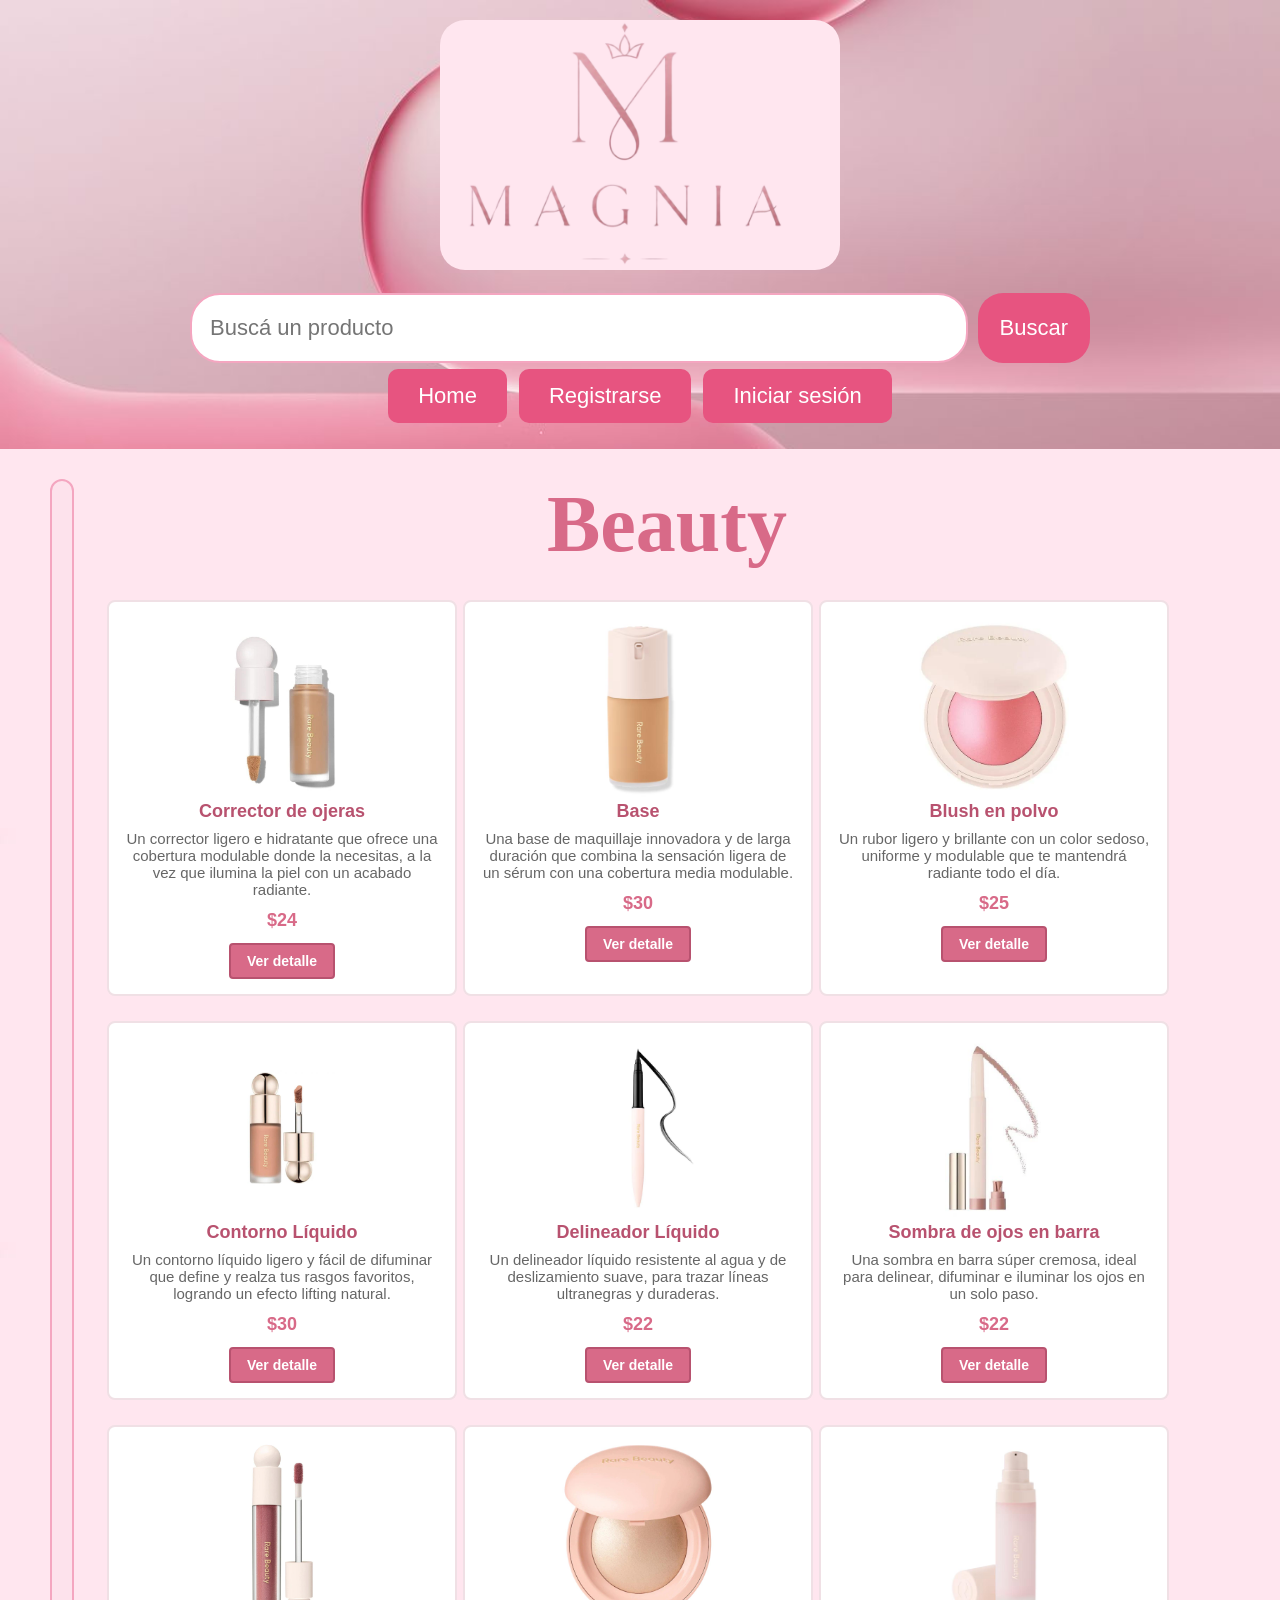
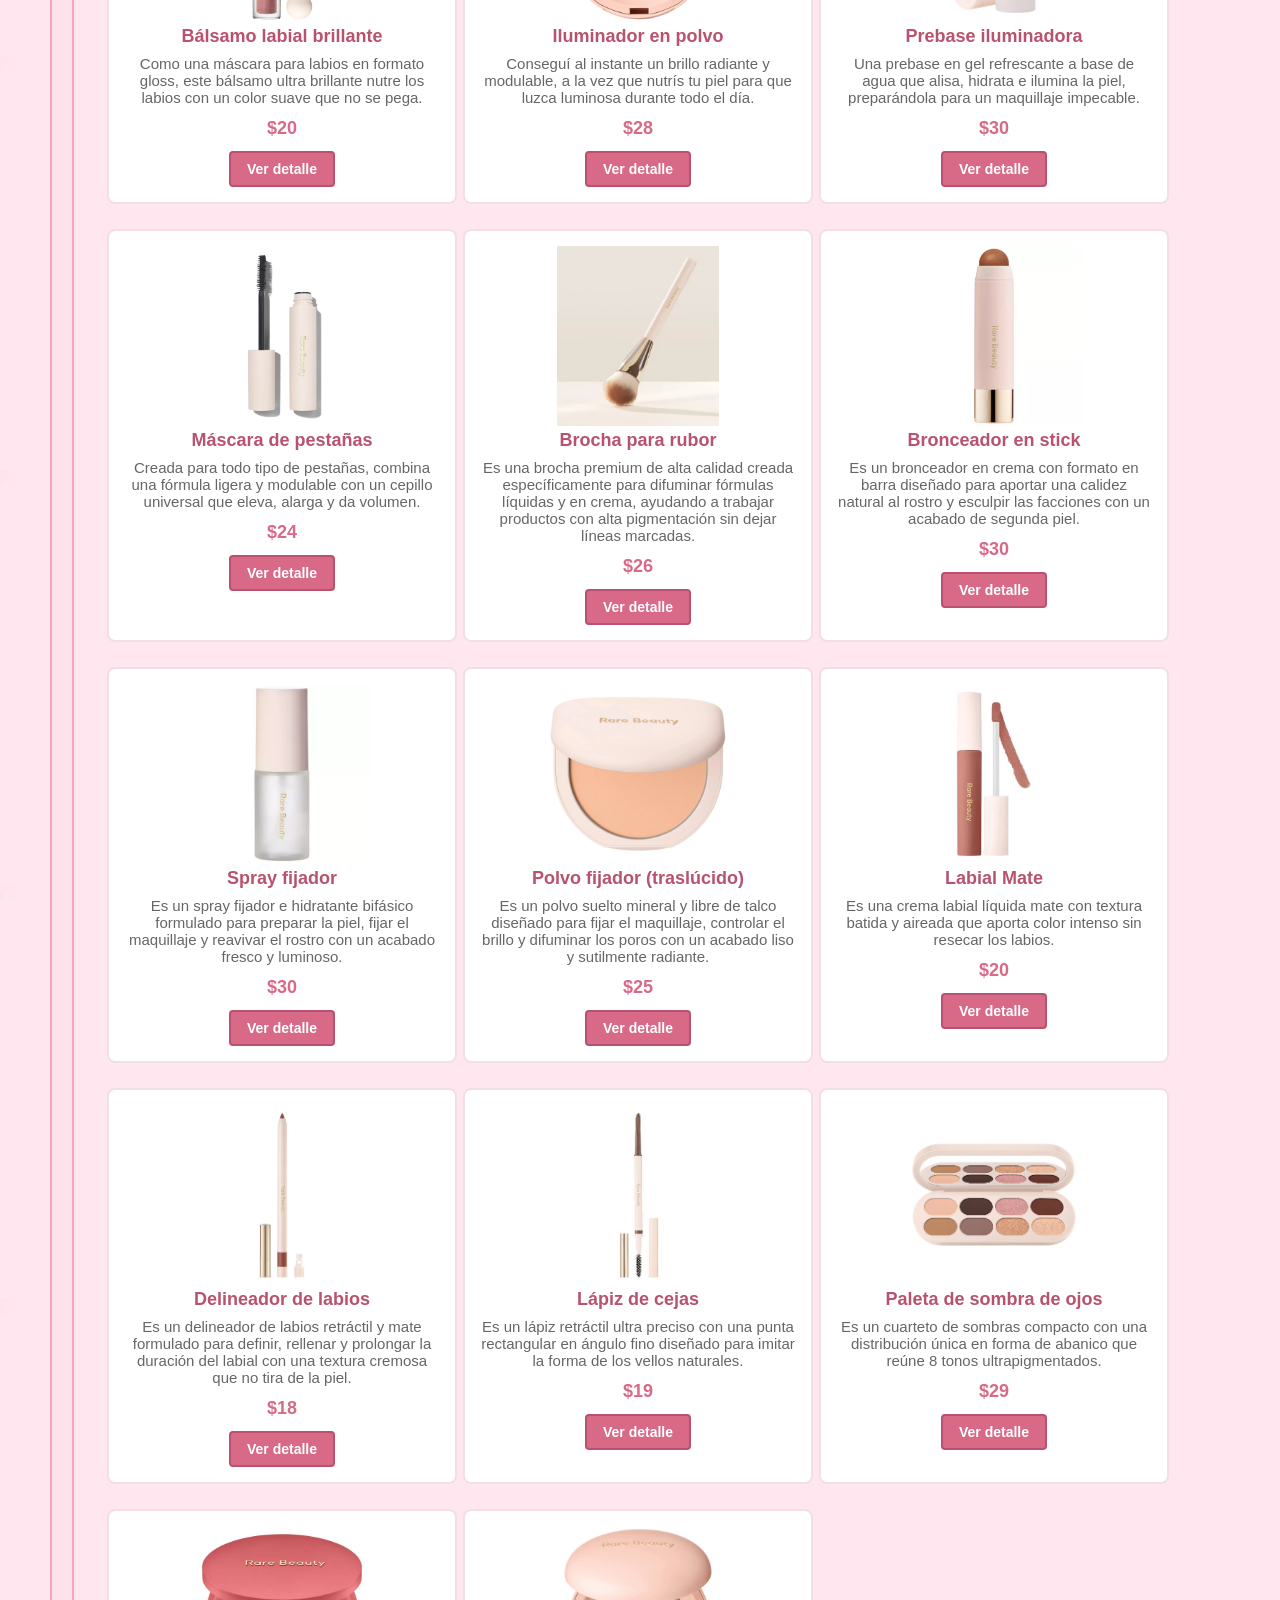
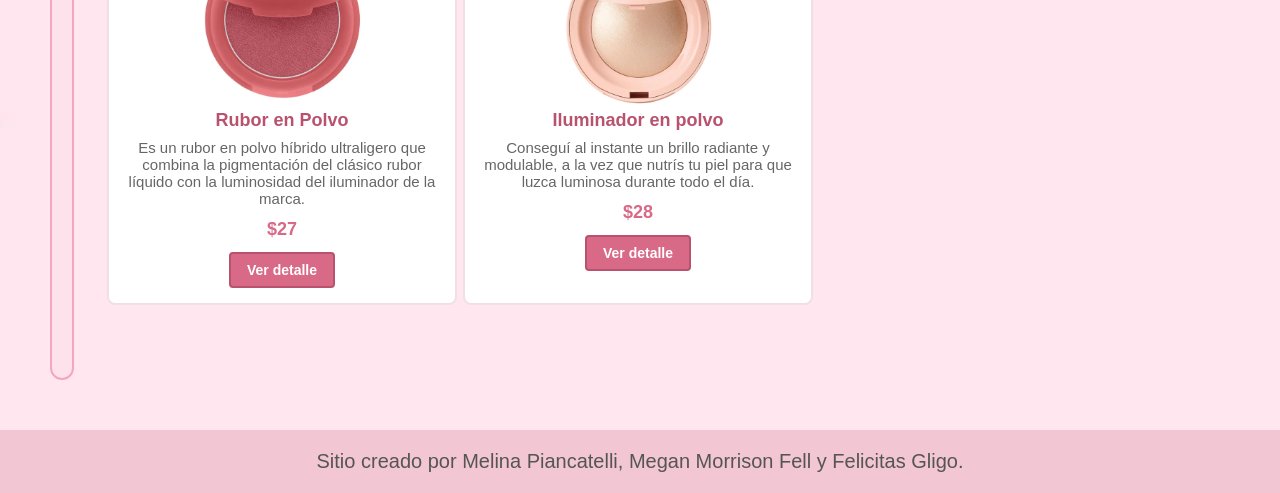
==== category.html @ cc4f94eb "nav columna js" ====
<!DOCTYPE html>
<html>
<head>
    <link rel="stylesheet" href="./css/styles.css">
    <meta charset="utf-8">
    <meta name="viewport" content="width=device-width, initial-scale=1.0">
    <title>Beauty - Magnia</title>
</head>
<body>
    <header>
        <div class="header-principal">
            <a href="./index.html"> <img src="./images/logomagnia2.png" alt=""></a>
            <form action="search-results.html" method="get">
                <label class="buscador"> <input class="barra" type="text" name="Buscar" placeholder="Buscá un producto" required ></label>
                <button type="submit">Buscar</button>
            </form>
            <nav class="nav-superior">
                <ul>
                    <li><a href="index.html"> Home </a></li>
                    <li><a href="register.html"> Registrarse </a></li>
                    <li><a href="login.html"> Iniciar sesión </a></li>
                </ul>
            </nav>
        </div>
    </header>
  <main>
        <nav class="nav-categorias">
            <ul>
               
            </ul>
        </nav>
        <div>
        <h1 class="title-main">Beauty</h1>
        <section class="products-section">
            <div class="products-container">
                <article class="product-card">
                    <a href="./product.html"><img class="product-img" src="./images/corrector.jpeg" alt="Corrector de ojeras"></a>
                    <h3 class="product-title"><a href="./product.html">Corrector de ojeras</a></h3>
                    <p class="product-desc">Un corrector ligero e hidratante que ofrece una cobertura modulable donde la necesitas, a la vez que ilumina la piel con un acabado radiante.</p>
                    <p class="product-price">$24</p>
                    <a class="product-btn" href="./product.html">Ver detalle</a>
                </article>

                <article class="product-card">
                    <a href="./product.html"><img class="product-img" src="./images/base.jpeg" alt="Base de maquillaje"></a>
                    <h3 class="product-title"><a href="./product.html">Base</a></h3>
                    <p class="product-desc">Una base de maquillaje innovadora y de larga duración que combina la sensación ligera de un sérum con una cobertura media modulable.</p>
                    <p class="product-price">$30</p>
                    <a class="product-btn" href="./product.html">Ver detalle</a>
                </article>

                <article class="product-card">
                    <a href="./product.html"><img class="product-img" src="./images/blush.jpeg" alt="Blush en polvo"></a>
                    <h3 class="product-title"><a href="./product.html">Blush en polvo</a></h3>
                    <p class="product-desc">Un rubor ligero y brillante con un color sedoso, uniforme y modulable que te mantendrá radiante todo el día.</p>
                    <p class="product-price">$25</p>
                    <a class="product-btn" href="./product.html">Ver detalle</a>
                </article>

                <article class="product-card">
                    <a href="./product.html"><img class="product-img" src="./images/contorno.jpeg" alt="Contorno Líquido"></a>
                    <h3 class="product-title"><a href="./product.html">Contorno Líquido</a></h3>
                    <p class="product-desc">Un contorno líquido ligero y fácil de difuminar que define y realza tus rasgos favoritos, logrando un efecto lifting natural.</p>
                    <p class="product-price">$30</p>
                    <a class="product-btn" href="./product.html">Ver detalle</a>
                </article>

                <article class="product-card">
                    <a href="./product.html"><img class="product-img" src="./images/delineador.jpeg" alt="Delineador Líquido"></a>
                    <h3 class="product-title"><a href="./product.html">Delineador Líquido</a></h3>
                    <p class="product-desc">Un delineador líquido resistente al agua y de deslizamiento suave, para trazar líneas ultranegras y duraderas.</p>
                    <p class="product-price">$22</p>
                    <a class="product-btn" href="./product.html">Ver detalle</a>
                </article>

                <article class="product-card">
                    <a href="./product.html"><img class="product-img" src="./images/eyeshadow.jpeg" alt="Sombra de ojos en barra"></a>
                    <h3 class="product-title"><a href="./product.html">Sombra de ojos en barra</a></h3>
                    <p class="product-desc">Una sombra en barra súper cremosa, ideal para delinear, difuminar e iluminar los ojos en un solo paso.</p>
                    <p class="product-price">$22</p>
                    <a class="product-btn" href="./product.html">Ver detalle</a>
                </article>

                <article class="product-card">
                    <a href="./product.html"><img class="product-img" src="./images/gloss.jpeg" alt="Bálsamo labial brillante"></a>
                    <h3 class="product-title"><a href="./product.html">Bálsamo labial brillante</a></h3>
                    <p class="product-desc">Como una máscara para labios en formato gloss, este bálsamo ultra brillante nutre los labios con un color suave que no se pega.</p>
                    <p class="product-price">$20</p>
                    <a class="product-btn" href="./product.html">Ver detalle</a>
                </article>

                <article class="product-card">
                    <a href="./product.html"><img class="product-img" src="./images/illuminador.jpeg" alt="Iluminador en polvo"></a>
                    <h3 class="product-title"><a href="./product.html">Iluminador en polvo</a></h3>
                    <p class="product-desc">Conseguí al instante un brillo radiante y modulable, a la vez que nutrís tu piel para que luzca luminosa durante todo el día.</p>
                    <p class="product-price">$28</p>
                    <a class="product-btn" href="./product.html">Ver detalle</a>
                </article>

                <article class="product-card">
                    <a href="./product.html"><img class="product-img" src="./images/primer.jpg" alt="Prebase iluminadora"></a>
                    <h3 class="product-title"><a href="./product.html">Prebase iluminadora</a></h3>
                    <p class="product-desc">Una prebase en gel refrescante a base de agua que alisa, hidrata e ilumina la piel, preparándola para un maquillaje impecable.</p>
                    <p class="product-price">$30</p>
                    <a class="product-btn" href="./product.html">Ver detalle</a>
                </article>

                <article class="product-card">
                    <a href="./product.html"><img class="product-img" src="./images/rimmel.jpeg" alt="Máscara de pestañas"></a>
                    <h3 class="product-title"><a href="./product.html">Máscara de pestañas</a></h3>
                    <p class="product-desc">Creada para todo tipo de pestañas, combina una fórmula ligera y modulable con un cepillo universal que eleva, alarga y da volumen.</p>
                    <p class="product-price">$24</p>
                    <a class="product-btn" href="./product.html">Ver detalle</a>
                </article>

                <article class="product-card">
                    <a href="./product.html"><img class="product-img" src="./images/brocharubor.webp" alt="Brocha para rubor"></a>
                    <h3 class="product-title"><a href="./product.html">Brocha para rubor</a></h3>
                    <p class="product-desc">Es una brocha premium de alta calidad creada específicamente para difuminar fórmulas líquidas y en crema, ayudando a trabajar productos con alta pigmentación sin dejar líneas marcadas.</p>
                    <p class="product-price">$26</p>
                    <a class="product-btn" href="./product.html">Ver detalle</a>
                </article>

                <article class="product-card">
                    <a href="./product.html"><img class="product-img" src="./images/bronceadorenstick.webp" alt="Bronceador en stick"></a>
                    <h3 class="product-title"><a href="./product.html">Bronceador en stick</a></h3>
                    <p class="product-desc">Es un bronceador en crema con formato en barra diseñado para aportar una calidez natural al rostro y esculpir las facciones con un acabado de segunda piel.</p>
                    <p class="product-price">$30</p>
                    <a class="product-btn" href="./product.html">Ver detalle</a>
                </article>

                <article class="product-card">
                    <a href="./product.html"><img class="product-img" src="./images/sprayfijador.webp" alt="Spray fijador"></a>
                    <h3 class="product-title"><a href="./product.html">Spray fijador</a></h3>
                    <p class="product-desc">Es un spray fijador e hidratante bifásico formulado para preparar la piel, fijar el maquillaje y reavivar el rostro con un acabado fresco y luminoso.</p>
                    <p class="product-price">$30</p>
                    <a class="product-btn" href="./product.html">Ver detalle</a>
                </article>

                <article class="product-card">
                    <a href="./product.html"><img class="product-img" src="./images/polvofijadortraslucido.webp" alt="Polvo fijador traslúcido"></a>
                    <h3 class="product-title"><a href="./product.html">Polvo fijador (traslúcido)</a></h3>
                    <p class="product-desc">Es un polvo suelto mineral y libre de talco diseñado para fijar el maquillaje, controlar el brillo y difuminar los poros con un acabado liso y sutilmente radiante.</p>
                    <p class="product-price">$25</p>
                    <a class="product-btn" href="./product.html">Ver detalle</a>
                </article>

                <article class="product-card">
                    <a href="./product.html"><img class="product-img" src="./images/labialmate.webp" alt="Labial Mate"></a>
                    <h3 class="product-title"><a href="./product.html">Labial Mate</a></h3>
                    <p class="product-desc">Es una crema labial líquida mate con textura batida y aireada que aporta color intenso sin resecar los labios.</p>
                    <p class="product-price">$20</p>
                    <a class="product-btn" href="./product.html">Ver detalle</a>
                </article>

                <article class="product-card">
                    <a href="./product.html"><img class="product-img" src="./images/delineadorlabios.webp" alt="Delineador de labios"></a>
                    <h3 class="product-title"><a href="./product.html">Delineador de labios</a></h3>
                    <p class="product-desc">Es un delineador de labios retráctil y mate formulado para definir, rellenar y prolongar la duración del labial con una textura cremosa que no tira de la piel.</p>
                    <p class="product-price">$18</p>
                    <a class="product-btn" href="./product.html">Ver detalle</a>
                </article>

                <article class="product-card">
                    <a href="./product.html"><img class="product-img" src="./images/lapizcejas.jpeg" alt="Lápiz de cejas"></a>
                    <h3 class="product-title"><a href="./product.html">Lápiz de cejas</a></h3>
                    <p class="product-desc">Es un lápiz retráctil ultra preciso con una punta rectangular en ángulo fino diseñado para imitar la forma de los vellos naturales.</p>
                    <p class="product-price">$19</p>
                    <a class="product-btn" href="./product.html">Ver detalle</a>
                </article>

                <article class="product-card">
                    <a href="./product.html"><img class="product-img" src="./images/paletdadesombradeojos.avif" alt="Paleta de sombra de ojos"></a>
                    <h3 class="product-title"><a href="./product.html">Paleta de sombra de ojos</a></h3>
                    <p class="product-desc">Es un cuarteto de sombras compacto con una distribución única en forma de abanico que reúne 8 tonos ultrapigmentados.</p>
                    <p class="product-price">$29</p>
                    <a class="product-btn" href="./product.html">Ver detalle</a>
                </article>

                <article class="product-card">
                    <a href="./product.html"><img class="product-img" src="./images/ruborenpolvo.webp" alt="Rubor en Polvo"></a>
                    <h3 class="product-title"><a href="./product.html">Rubor en Polvo</a></h3>
                    <p class="product-desc">Es un rubor en polvo híbrido ultraligero que combina la pigmentación del clásico rubor líquido con la luminosidad del iluminador de la marca.</p>
                    <p class="product-price">$27</p>
                    <a class="product-btn" href="./product.html">Ver detalle</a>
                </article>

                <article class="product-card">
                    <a href="./product.html"><img class="product-img" src="./images/illuminador.jpeg" alt="Iluminador en polvo extra"></a>
                    <h3 class="product-title"><a href="./product.html">Iluminador en polvo</a></h3>
                    <p class="product-desc">Conseguí al instante un brillo radiante y modulable, a la vez que nutrís tu piel para que luzca luminosa durante todo el día.</p>
                    <p class="product-price">$28</p>
                    <a class="product-btn" href="./product.html">Ver detalle</a>
                </article>
            </div>
        </section>
        </div>
    </main>

    <footer> 
        <p>Sitio creado por Melina Piancatelli, Megan Morrison Fell y Felicitas Gligo.</p>
    </footer>   
    <script src="./js/category.js"></script>
</body>
</html>
---- css/styles.css ----
*{
  box-sizing: border-box;
  
  margin: 0;
  padding: 0;
}

body{
  background-image: url(../images/fondo\ rosa\ bebe.jpg);
  font-family: 'Helvetica Neue', Arial, sans-serif;
  color: #333333;
}

header {
  display: flex;
  align-items: center;
  justify-content: center;
  padding: 20px 40px;
  font-family: 'Helvetica Neue', Arial, sans-serif;
  font-size: 15px;
  background-image: url(../images/fondoheader.jpg);
  background-size: 100%;
}

.header-principal {
  width: 80%;
  padding: 0 30px;
  display: flex;
  flex-direction: column;
  align-items: center;
  justify-content: center;
  flex-wrap: wrap;
}

header img {
  height: 250px;
  width: 400px;
  border-radius: 25px;
}

header form {
  display: flex;
  align-items: center;
  justify-content: center;
  margin-top: 20px;
  font-family: "Playfair Display", serif;
  width: 100%
}
.buscador {
  width: 100%;
}
.barra{
  width: 100%;
  height: 70px;
  padding: 10px 18px;
  border: 2px solid #f4a6c0;
  border-radius: 30px;
  background-color: #ffffff;
  color: #8a3b5c;
  font-size: 22px;
  font-family: 'Helvetica Neue', Arial, sans-serif;
}

header button {
  padding: 10px 22px;
  border: none;
  border-radius: 25px;
  background-color: #e75480;
  color: #ffffff;
  margin-left: 10px;
  width: 115px;
  height: 70px;
  font-size: 20px;
  text-align: center;
  font-family: 'Helvetica Neue', Arial, sans-serif;
  font-size: 22px;
}
<<<<<<< HEAD
=======

>>>>>>> dfa02165a7ffa506a64d0b0f4694e68023b70901
.nav-superior {
  width: 100%;
  margin-top: 25px;
}

.nav-superior ul {
  display: flex;
  flex-direction: row;
  flex-wrap: wrap;
  justify-content: center;
  list-style: none;
  padding: 0;
}

.nav-superior a {
  display: block;
  padding: 14px 30px;
  background-color: #e75480;
  color: #ffffff;
  text-decoration: none;
  font-size: 22px;
  border-radius: 10px;
  margin: 6px 6px;
  text-align: center;;
}

/* Nav categorías */
.nav-categorias {
  background-color: #fde2ec;
  border: 2px solid #f4a6c0;
  border-radius: 20px;
  padding: 12px 10px;
  margin-right: 30px;
}

.nav-categorias ul {
  display: flex;
  flex-direction: column;
  list-style: none;
  margin: 0;
  padding: 0;
}

.nav-categorias a {
  display: block;
  padding: 3px 12px;
  color: #b03060;
  text-decoration: none;
  font-size: 15px;
  font-family: 'Helvetica Neue', Arial, sans-serif;
}
  
.title-main{
  font-family: "Playfair Display", cursive;
  font-weight: 900;
  font-size: 80px;
  text-align: center;
  color: #d86a88;
  margin-bottom: 30px;
}

a {
    text-decoration: none;
    color:#b8526f;
}

main {
    width: 100%;
    padding: 30px 50px;
    display: flex;
}

.section-title {
    font-size: 30px;
    color: #333333;
    border-bottom: 2px solid #f3c6d3;
    padding-bottom: 8px;
    margin-bottom: 30px;
}

.products-section {
    margin-bottom: 50px;
}

.products-container {
    display: flex;
    flex-wrap: wrap;
    justify-content: start;
}

.product-card {
  width: 350px;
  background-color: #ffffff;
  border: 2px solid #f0e0e5;
  border-radius: 8px;
  padding: 15px;
  display: flex;
  flex-direction: column;
  align-items: center;
  text-align: center;
  margin-bottom: 25px;
  margin: 0 3px 25px 3px;
}

.productocard{
  width: 350px;
  background-color: #ffffff;
  border: 2px solid #f0e0e5;
  border-radius: 8px;
  padding: 15px;
  display: flex;
  flex-direction: column;
  align-items: center;
  text-align: center;
  margin-bottom: 25px;
}

.product-img {
    width: 100%;
    height: 180px;
}

.product-title {
    font-size: 18px;
    color: #d86a88;
    margin-bottom: 8px;
}

.product-desc {
    font-size: 15px;
    color: #666666;
    margin-bottom: 12px;
}

.product-price {
    font-size: 18px;
    font-weight: bold;
    color: #d86a88;
    margin-bottom: 12px;
}

.product-btn {
    background-color: #d86a88;
    color: #ffffff;
    padding: 8px 16px;
    border-radius: 4px;
    border: 2px solid #b8526f;
    font-size: 14px;
    font-weight: bold;
}

/*login*/
.login-container {
  width: 100%;
  max-width: 700px;
  margin: 0 auto;
  background-color: #ffffff;
  border: 2px solid #f0e0e5;
  border-radius: 8px;
  padding: 40px;
}

.login-container h1 {
  font-family: 'Helvetica Neue', Arial, sans-serif;
  font-size: 45px;
  text-align: center;
  color: #d86a88;
  border-bottom: 2px solid #f4a6c0;
  padding-bottom: 15px;
  margin-bottom: 30px;
}

.login-container div {
  margin-bottom: 20px;
}

.login-container label {
  display: block;
  margin-bottom: 8px;
  color: #8a3b5c;
  font-size: 25px;
}

.login-container input {
  width: 100%;
  padding: 12px 18px;
  border: 2px solid #f4a6c0;
  border-radius: 25px;
  color: #8a3b5c;
  font-family: 'Helvetica Neue', Arial, sans-serif;
  font-size: 20px;
}

.login-container button {
  width: 200px;
  padding: 12px 18px;
  border: 2px solid #b8526f;
  border-radius: 25px;
  background-color: #e75480;
  color: #ffffff;
  font-family: 'Helvetica Neue', Arial, sans-serif;
  font-size: 25px;
}

.login-container a {
  display: block;
  margin-top: 10px;
  color: #b8526f;
  font-family: 'Helvetica Neue', Arial, sans-serif;
  font-size: 25px;
}

.main-login{
  display: flex;
  padding-top: 50px;
  align-items: center;
}

.login-container .error-login {
  display: none;
  margin: 8px 0 0 0;
  color: #c0392b;
  font-size: 18px;
}

/*Register*/
.main-register {
  display: flex;
  justify-content: start;
  padding-top: 40px;
  padding-bottom: 20px;
}

.register-container {
  width: 100%;
  max-width: 700px;
  background-color: #ffffff;
  border: 2px solid #f0e0e5;
  border-radius: 8px;
  padding: 40px;
  margin: auto;
}

.register-container h1 {
  font-family: 'Helvetica Neue', Arial, sans-serif;
  font-size: 45px;
  text-align: center;
  color: #d86a88;
  border-bottom: 2px solid #f4a6c0;
  padding-bottom: 15px;
  margin-bottom: 30px;
}

.register-container div {
  margin-bottom: 20px;
}

.register-container label {
  display: block;
  font-family: 'Helvetica Neue', Arial, sans-serif;
  font-size: 25px;
  color: #8a3b5c;
  margin-bottom: 8px;
}

.register-container input[type="text"]{
  width: 100%;
  padding: 12px 18px;
  border: 2px solid #e75480;
  font-family: 'Helvetica Neue', Arial, sans-serif;
  font-size: 20px;
  color: #8a3b5c;
}

.register-container input[type="password"] {
  width: 100%;
  padding: 12px 18px;
  border: 2px solid #e75480;
  font-family: 'Helvetica Neue', Arial, sans-serif;
  font-size: 20px;
  color: #8a3b5c;
}

.register-container input[type="checkbox"] {
  margin-right: 8px;
}

.register-container button {
  width: 200px;
  padding: 12px;
  background-color: #e75480;
  color: #ffffff;
  border: 2px solid #b8526f;
  font-family: 'Helvetica Neue', Arial, sans-serif;
  font-size: 25px;
}

.register-container a {
  display: block;
  margin-top: 10px;
  color: #b8526f;
  font-family: 'Helvetica Neue', Arial, sans-serif;
  font-size: 25px;
}

/*footer*/
footer {
    background-color: #f3c6d3;
    text-align: center;
    padding: 20px;
    font-size: 20px;
    color: #555555;
    margin-top: 20px;
}

/*product*/

.productodeproduct{
    display: flex;
    flex-wrap: wrap;
    justify-content: space-between;
    align-items: center;
}
.productoimagen{
    order: 2;
    width: 30%;
}
.productoimagen img{
  width: 100%;
  border-radius: 15px;
}
.productoinfo{
    order: 1;
    width: 60%;
}
.productonombre{
    font-size: 40px;
    margin-bottom: 12px;
}
.productop{
  font-size: 20px;
    margin-bottom: 10px;
}
.productoprecio{
    font-size: 26px;
    color: #6d1934;
}
.productoul{
    text-decoration: none;
    display: flex;
    flex-wrap: wrap;
    list-style: none;
    margin-top: 15px;
}
.productoli{
    font-size: 18px;
    border: 1px;
    padding: 6px 16px;
    margin-right: 10px;
    margin-bottom: 10px;
    background-color: #b8526f;
    color: #ffffff;
}
.reviewsproducto{
    margin-top: 60px;
}
.reviewstitulo{
    font-size: 24px;
    margin-bottom: 15px;
}
.reviewproducto1{
    background-color: #ffffff;
    border: 1px ;
    padding: 15px 20px;
    margin-bottom: 15px;
}
.reviewrating{
    color: #6d1934;
    margin-bottom: 5px;
}
.reviewcomentario{
    margin-bottom: 5px;
}
.reviewfecha{
    font-size: 13px;
    color: #6d1934;
}
.reviewusuario{
    font-size: 13px;
    color: #6d1934;
}

/*Media queries*/

@media (max-width: 440px) {
  
  main {
    padding: 20px 15px;
    flex-direction: column;
  }

  .nav-categorias{
    display: flex;
    margin: 20px auto;
    width: 90%;
  }

  .nav-categorias ul {
    display: flex;
    justify-content: center;
    flex-wrap: wrap;
    width: 100%;
  }

  .title-main {
    font-size: 32px;
    margin-bottom: 15px;
  }

  .section-title {
    font-size: 15px;
    padding-bottom: 6px;
    margin-bottom: 15px;
  }

  .product-card{
      width: 400px;
      margin-right: 0;
      padding: 10px;
  }

  .product-desc {
    font-size: 12px;
  }

  .product-btn {
    font-size: 12px;
    padding: 6px 10px;
  }

  .product-price {
    font-size: 15px;
  }

  .productodeproduct{
    flex-direction: column;
    align-items: center;
  }

  .productoimagen {
    order: 2;
    width: 100%;
    margin-bottom: 15px;
  }

  .products-container {
    align-items: center;
    justify-content: center;
  }

  .productoimagen img {
    width: 100%;
    border-radius: 15px;
  }

  .productoinfo{
    order: 1;
    width: 100%;
  }

  .productonombre {
    font-size: 20px;
    margin-bottom: 20px;
  }

  .productop {
    font-size: 16px;
    margin-bottom: 12px;
  }

  .productoprecio {
    font-size: 16px;
    font-weight: bold;
    color: #6d1934;
  }

  .productoul {
    margin-top: 10px;
  }

  .productoli {
    font-size: 14px;
    padding: 6px 16px;
    margin-right: 10px;
    margin-bottom: 10px;
    background-color: #b8526f;
    color: #ffffff;
    border-radius: 15px;
    border: 1px solid #fde2ec;
  }

  .reviewsproducto {
    margin-top: 25px;
  }

  .reviewstitulo {
    font-size: 20px;
    margin-bottom: 10px;
  }

  .reviewproducto1 {
    padding: 10px 14px;
    margin-bottom: 10px;
    border-radius: 8px;
    font-size: 14px;
  }
  
  footer{
      font-size: 15px;
  }

  /*Header*/
  header {
    padding: 10px 8px;
  }

  header ul {
    padding: 0;
    margin: 0;
  }

  .header-principal {
    width: 68%;
    padding: 0;
  }

  header .nav-categorias {
    width: 32%;
    margin-right: 8px;
    padding: 8px 4px;
    border-radius: 12px;
  }

  header .nav-categorias a {
    font-size: 10px;
    padding: 2px 4px;
  }

  header img {
    display: block;
    width: 75%;
    height: auto;
    margin: auto;
  }

  header form {
    justify-content: space-between;
    margin: 10px 0 0 0;
  }

  header form .buscador {
    display: block;
    width: 72%;
  }

  header form .buscador input {
    width: 100%;
    height: 32px;
    font-size: 12px;
    padding: 0 10px;
    margin: 0;
  }

  header form button {
    width: 25%;
    height: 32px;
    font-size: 12px;
    padding: 0;
    margin: 0;
  }

  /*Navegador*/
  header .nav-superior {
    margin: 10px 0 0 0;
    padding: 0;
  }

  header .nav-superior ul {
    display: flex;
    flex-direction: row;
    flex-wrap: wrap;
    justify-content: center;
    width: 100%;
    padding: 0;
    margin: 0;
  }

  header .nav-superior li {
    width: 48%;
    margin: 3px 1%;
  }

  header .nav-superior a {
    display: block;
    font-size: 12px;
    padding: 8px 0;
    margin: 0;
  }

  /*login*/
  .main-login{
    padding: 20px 0;

  }

  .login-container{
    width: 85%;
    padding: 16px;
    margin: 0 auto;
  }

   .login-container h1 {
    font-size: 24px;
    margin: 0 0 20px 0;
    padding-bottom: 8px;
  }

  .login-container label {
    font-size: 14px;
    margin: 0;
  }

  .login-container input {
    width: 90%;
    height: 30px;
    font-size: 13px;
    padding: 0 12px;
    margin: 4px 0 0 0;
  }

  .login-container button {
    width: 30%;
    height: 32px;
    font-size: 14px;
    padding: 0;
    margin: 4px 0 8px 0;
  }

  .login-container a {
    font-size: 13px;

  }

  .login-container .error-login {
    font-size: 12px;
  }

  /*Register*/
    .main-register{
    padding: 20px 0;
  }

  .register-container{
    width: 85%;
    padding: 16px;
    margin: 0 auto;
  }

  .register-container h1 {
    font-size: 24px;
    margin: 0 0 20px 0;
    padding-bottom: 8px;
  }

  .register-container label {
    font-size: 14px;
    margin: 0;
  }

  .register-container input {
    width: 90%;
    height: 30px;
    font-size: 13px;
    padding: 0 12px;
    margin: 4px 0 0 0;
  }

  .register-container .terminos {
    margin: 10px 0;
  }

  .register-container .checkbox {
    width: auto;
    height: auto;
    margin: 4px 6px 0 0;
  }

  .register-container button {
    width: 30%;
    height: 32px;
    font-size: 14px;
    padding: 0;
    margin: 4px 0 8px 0;
  }

  .register-container a {
    font-size: 13px;
  }

}
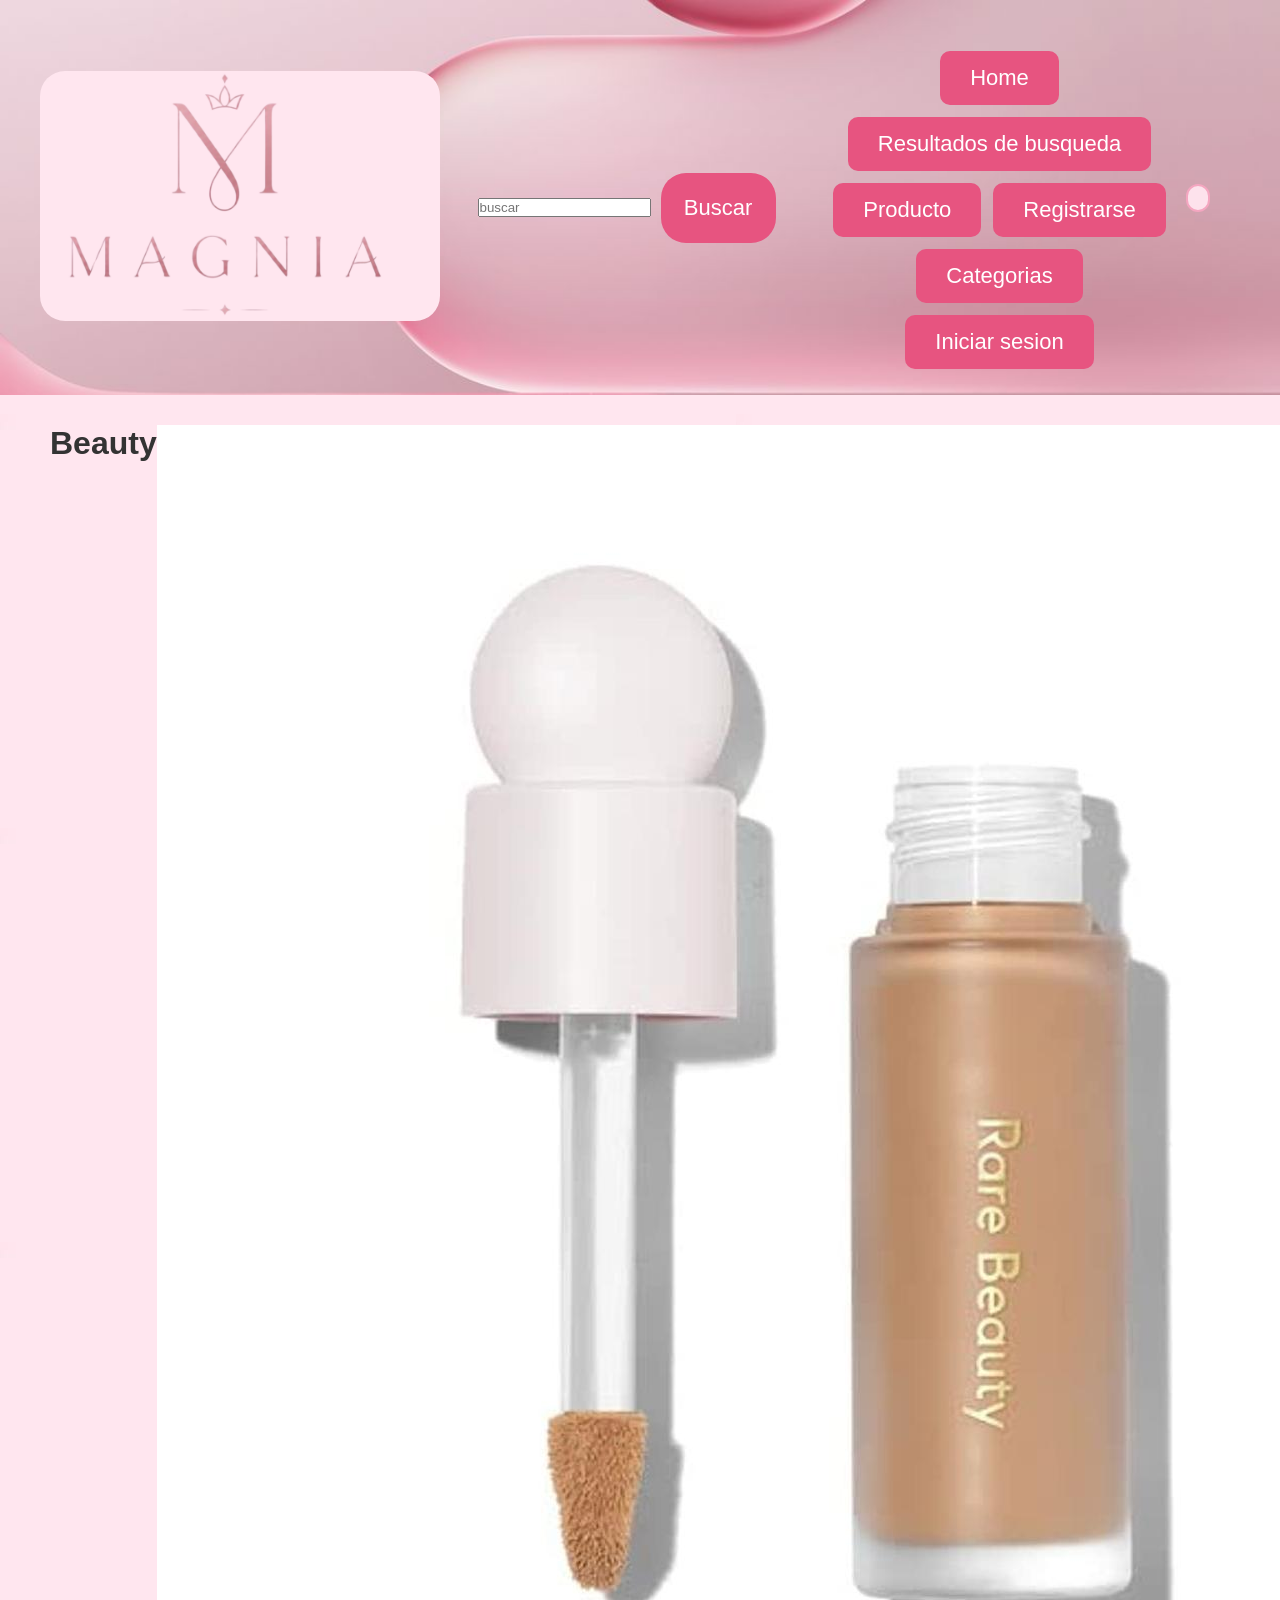
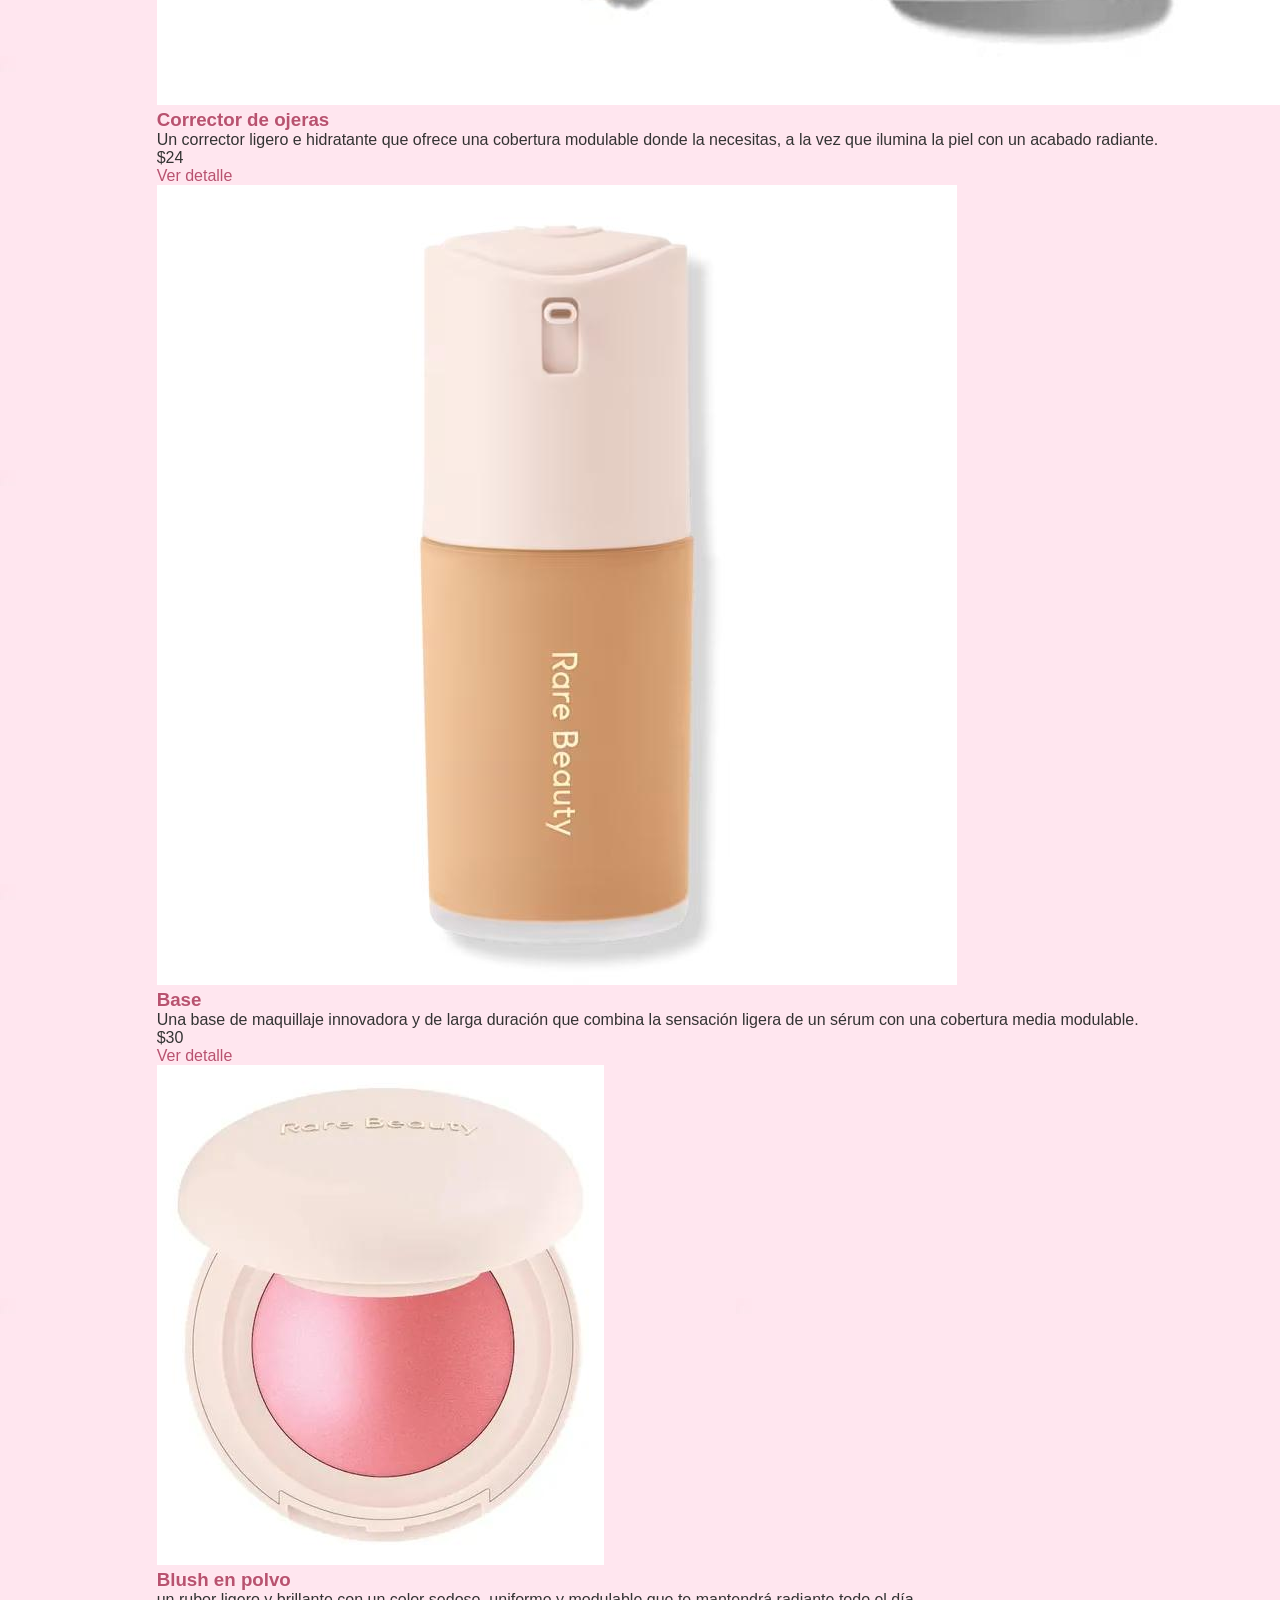
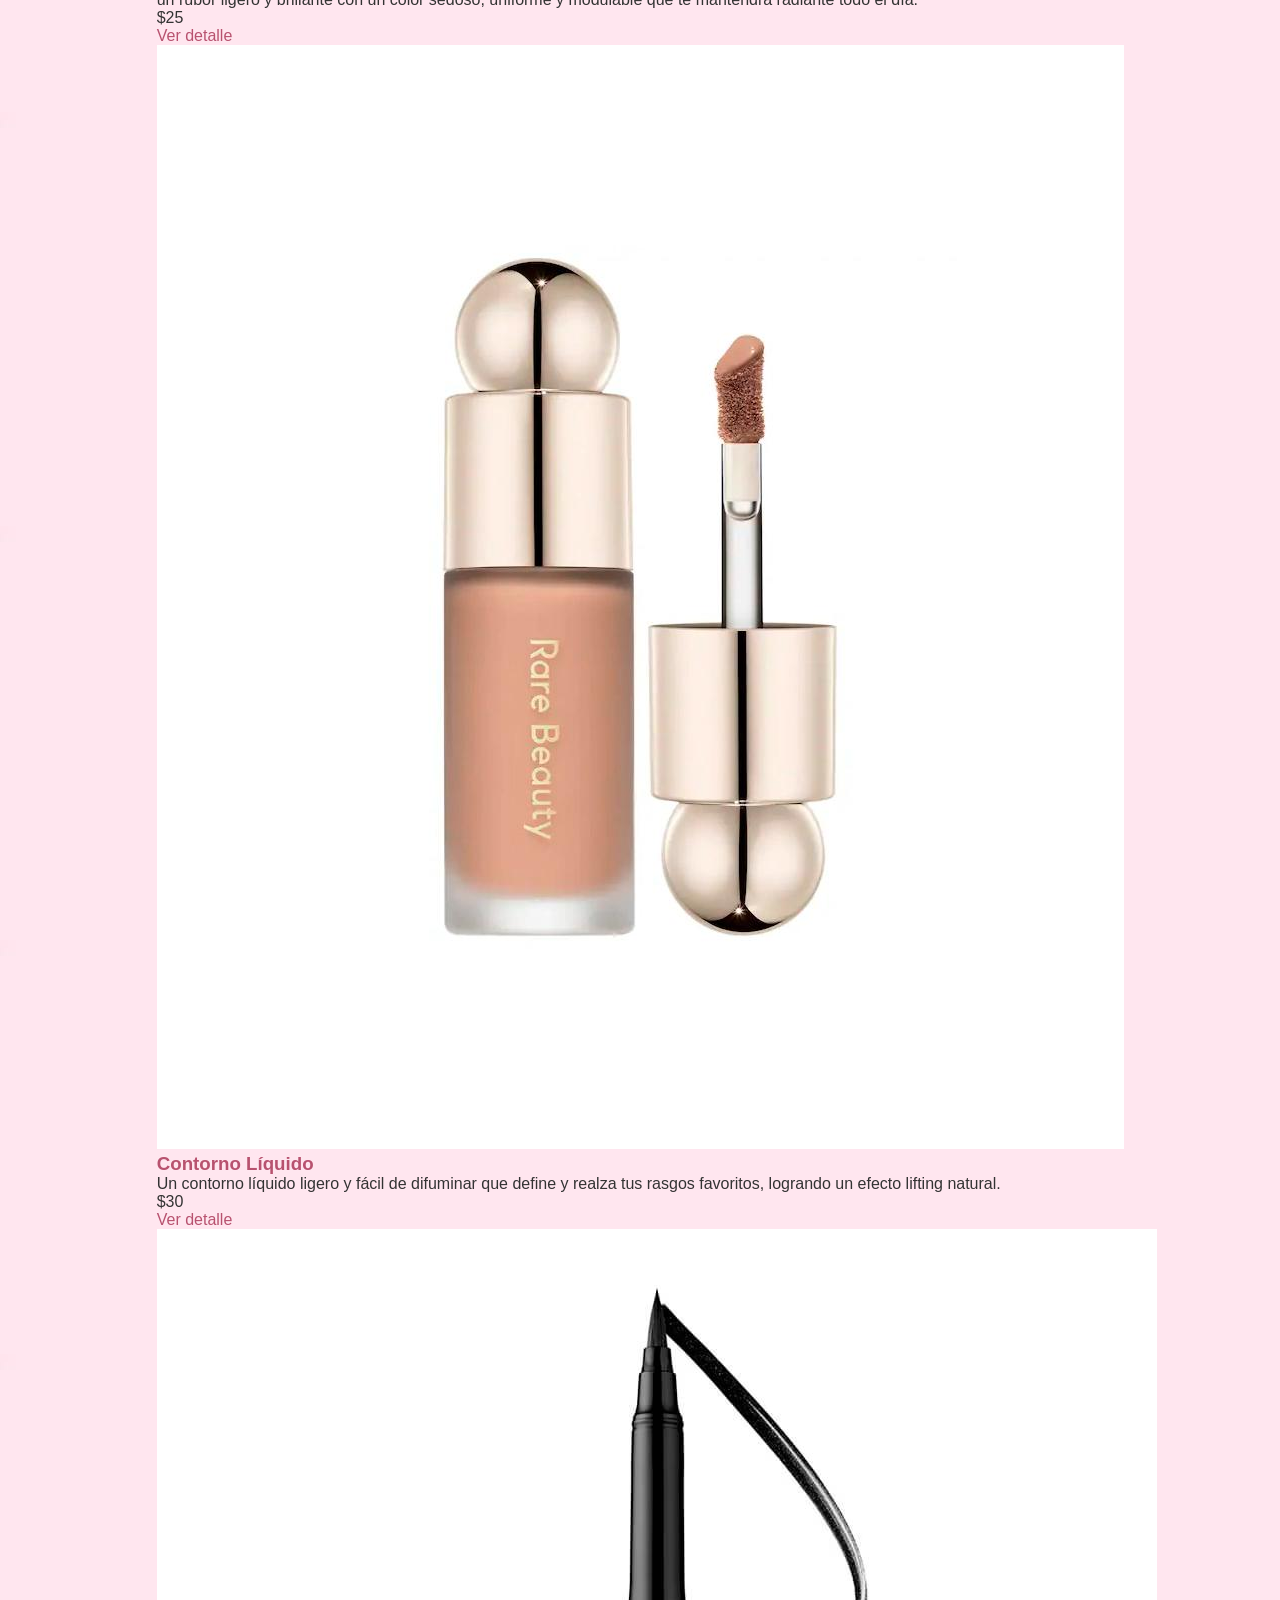
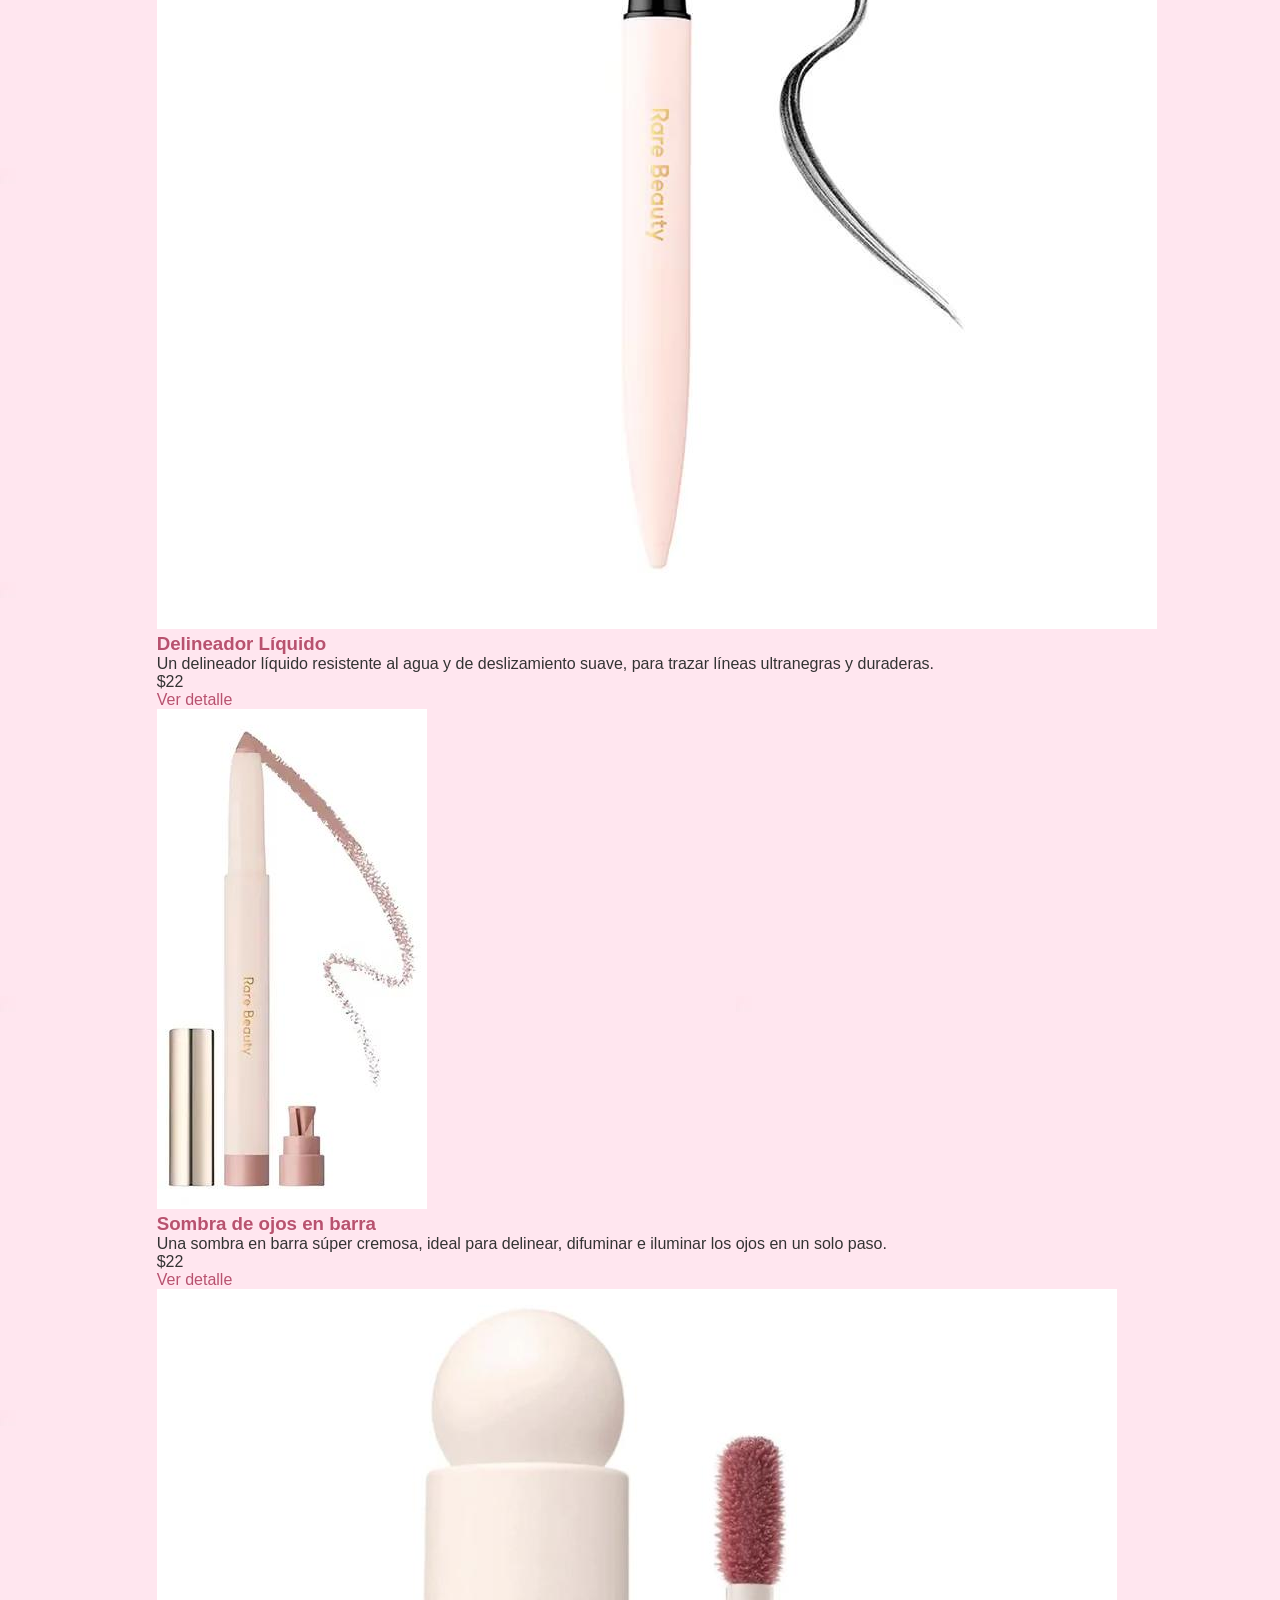
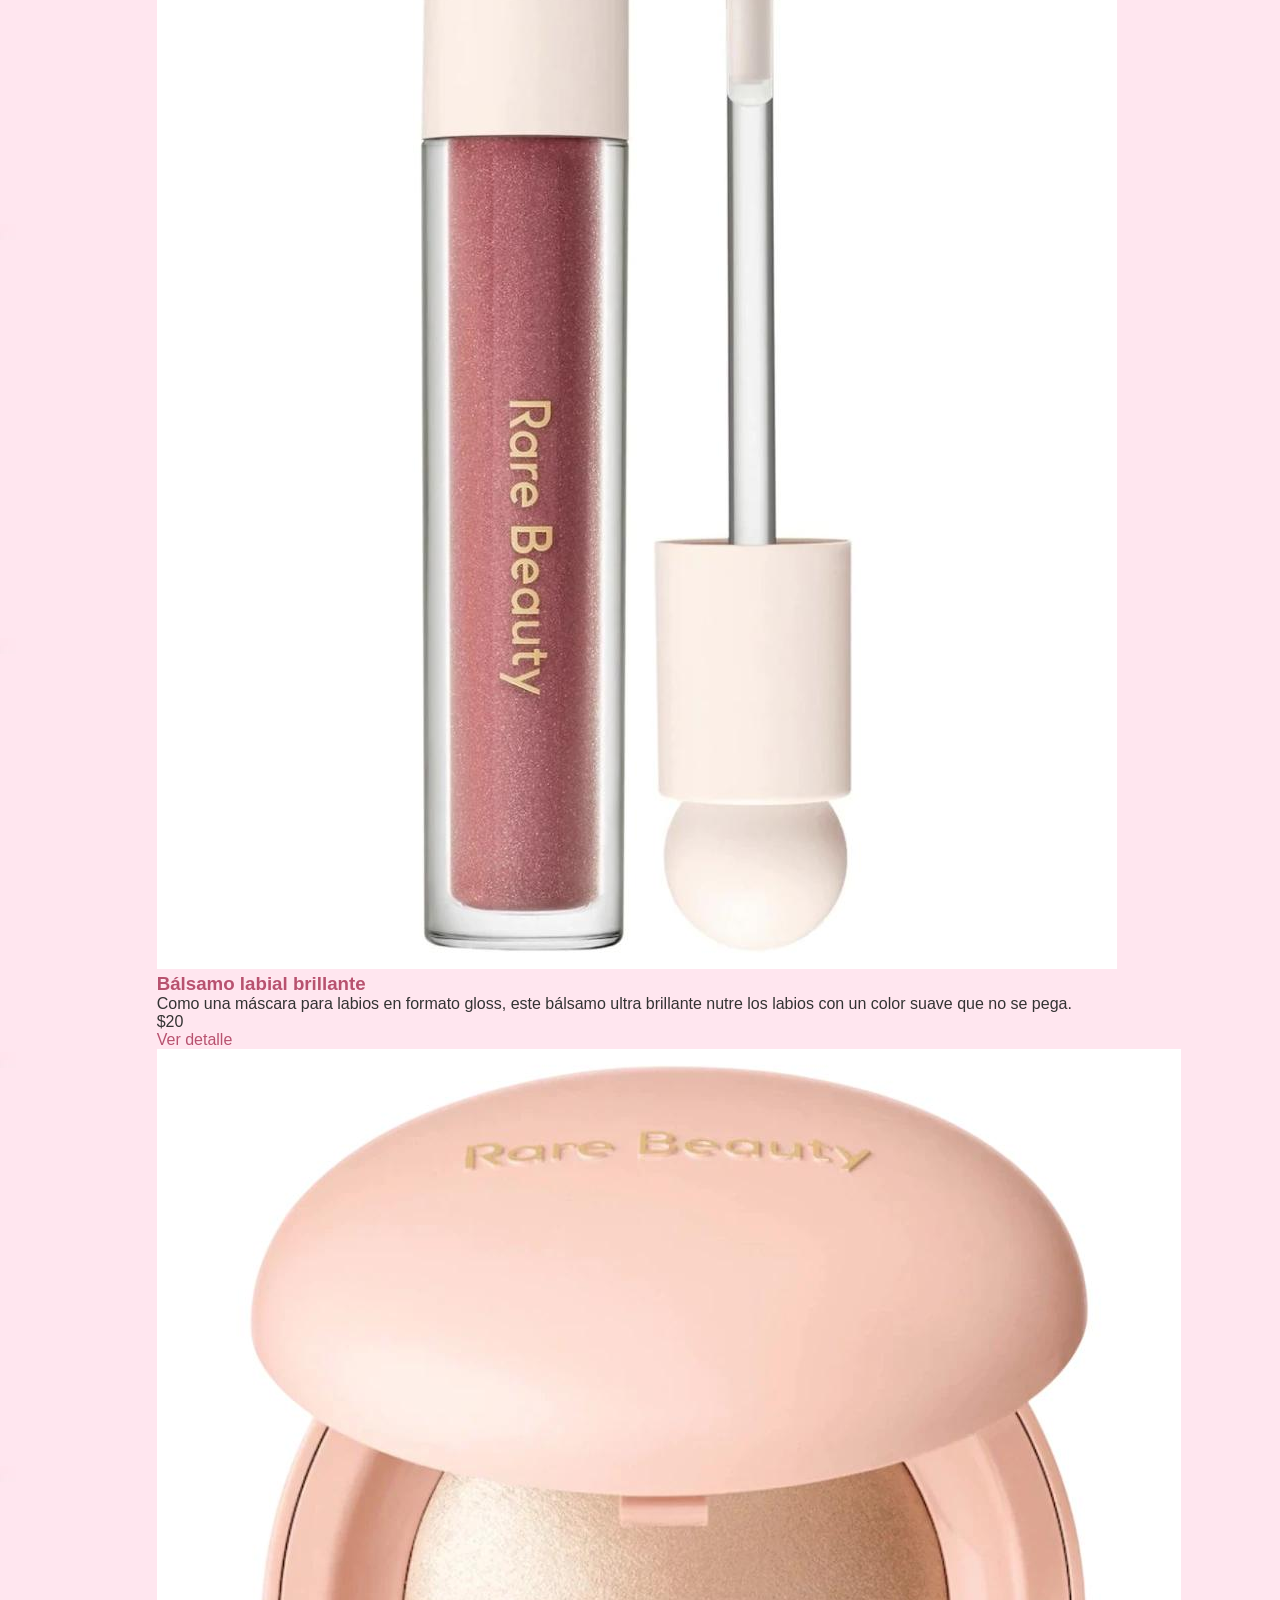
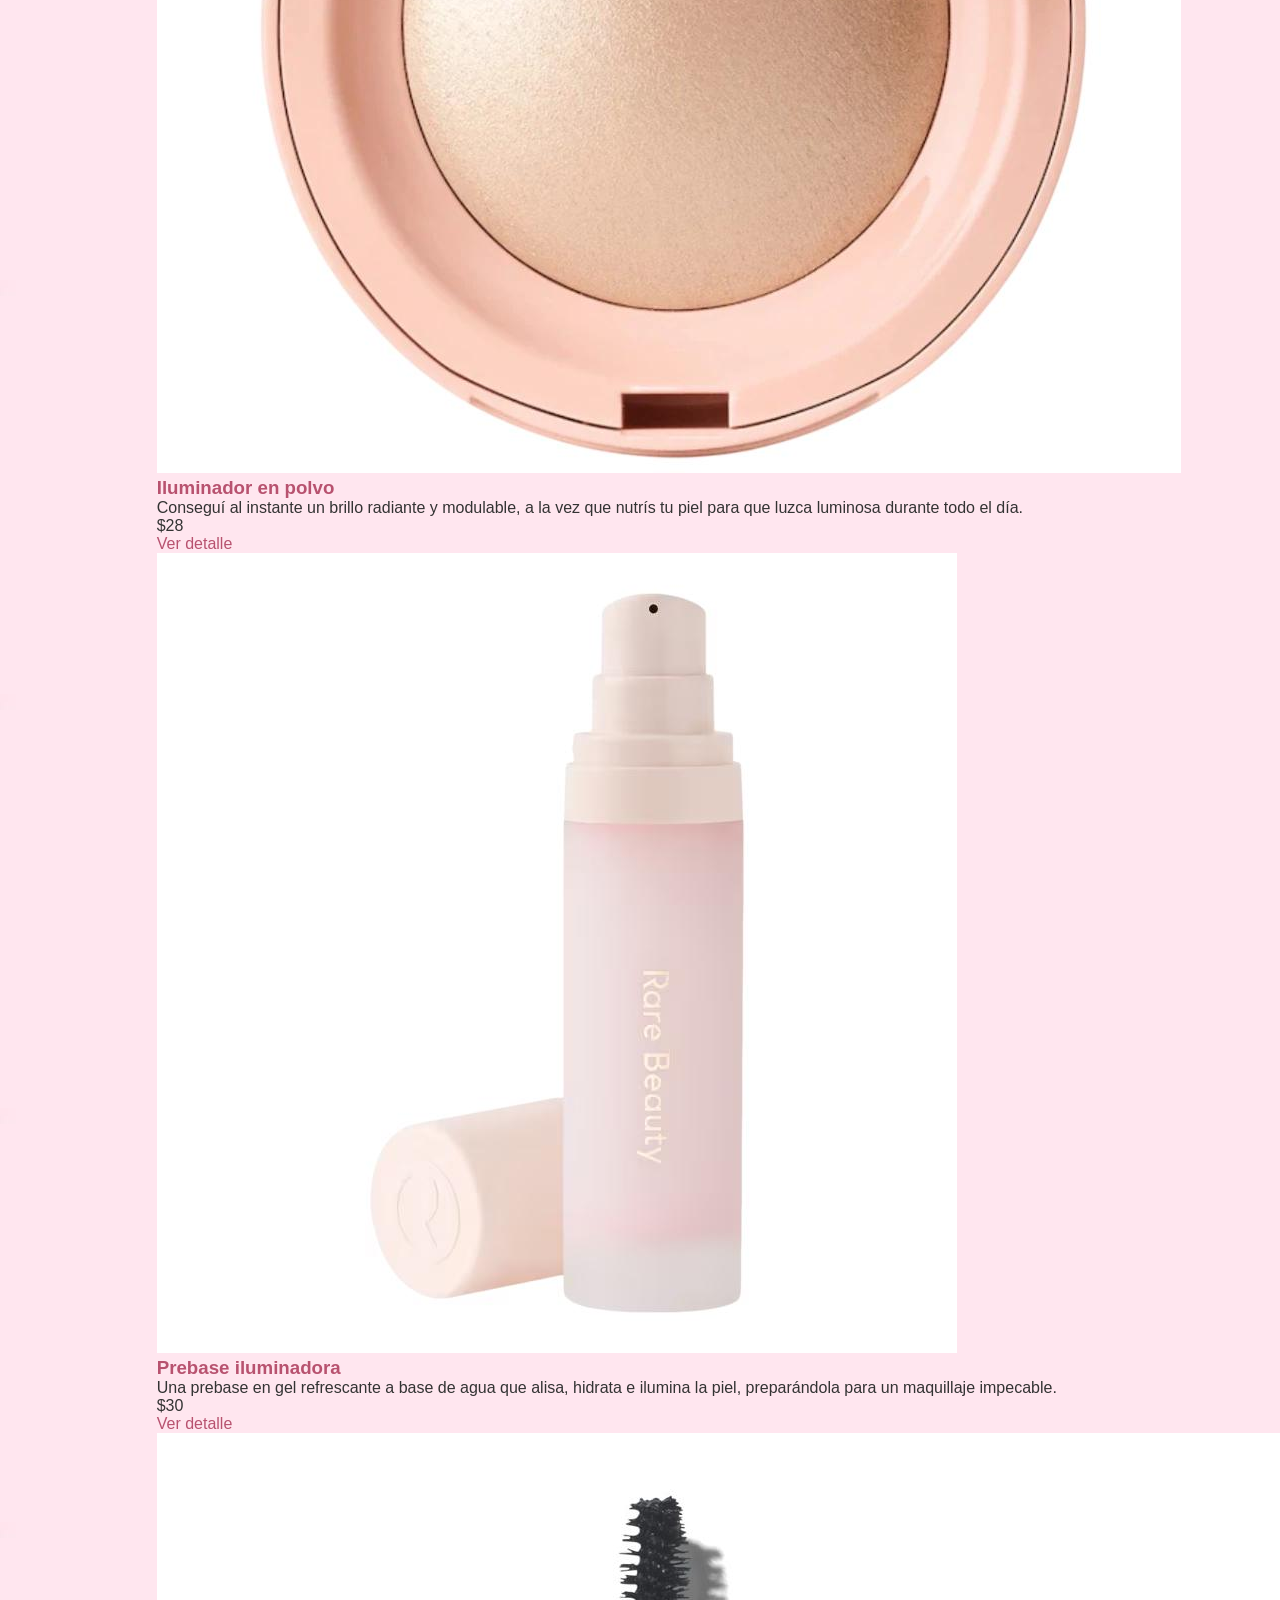
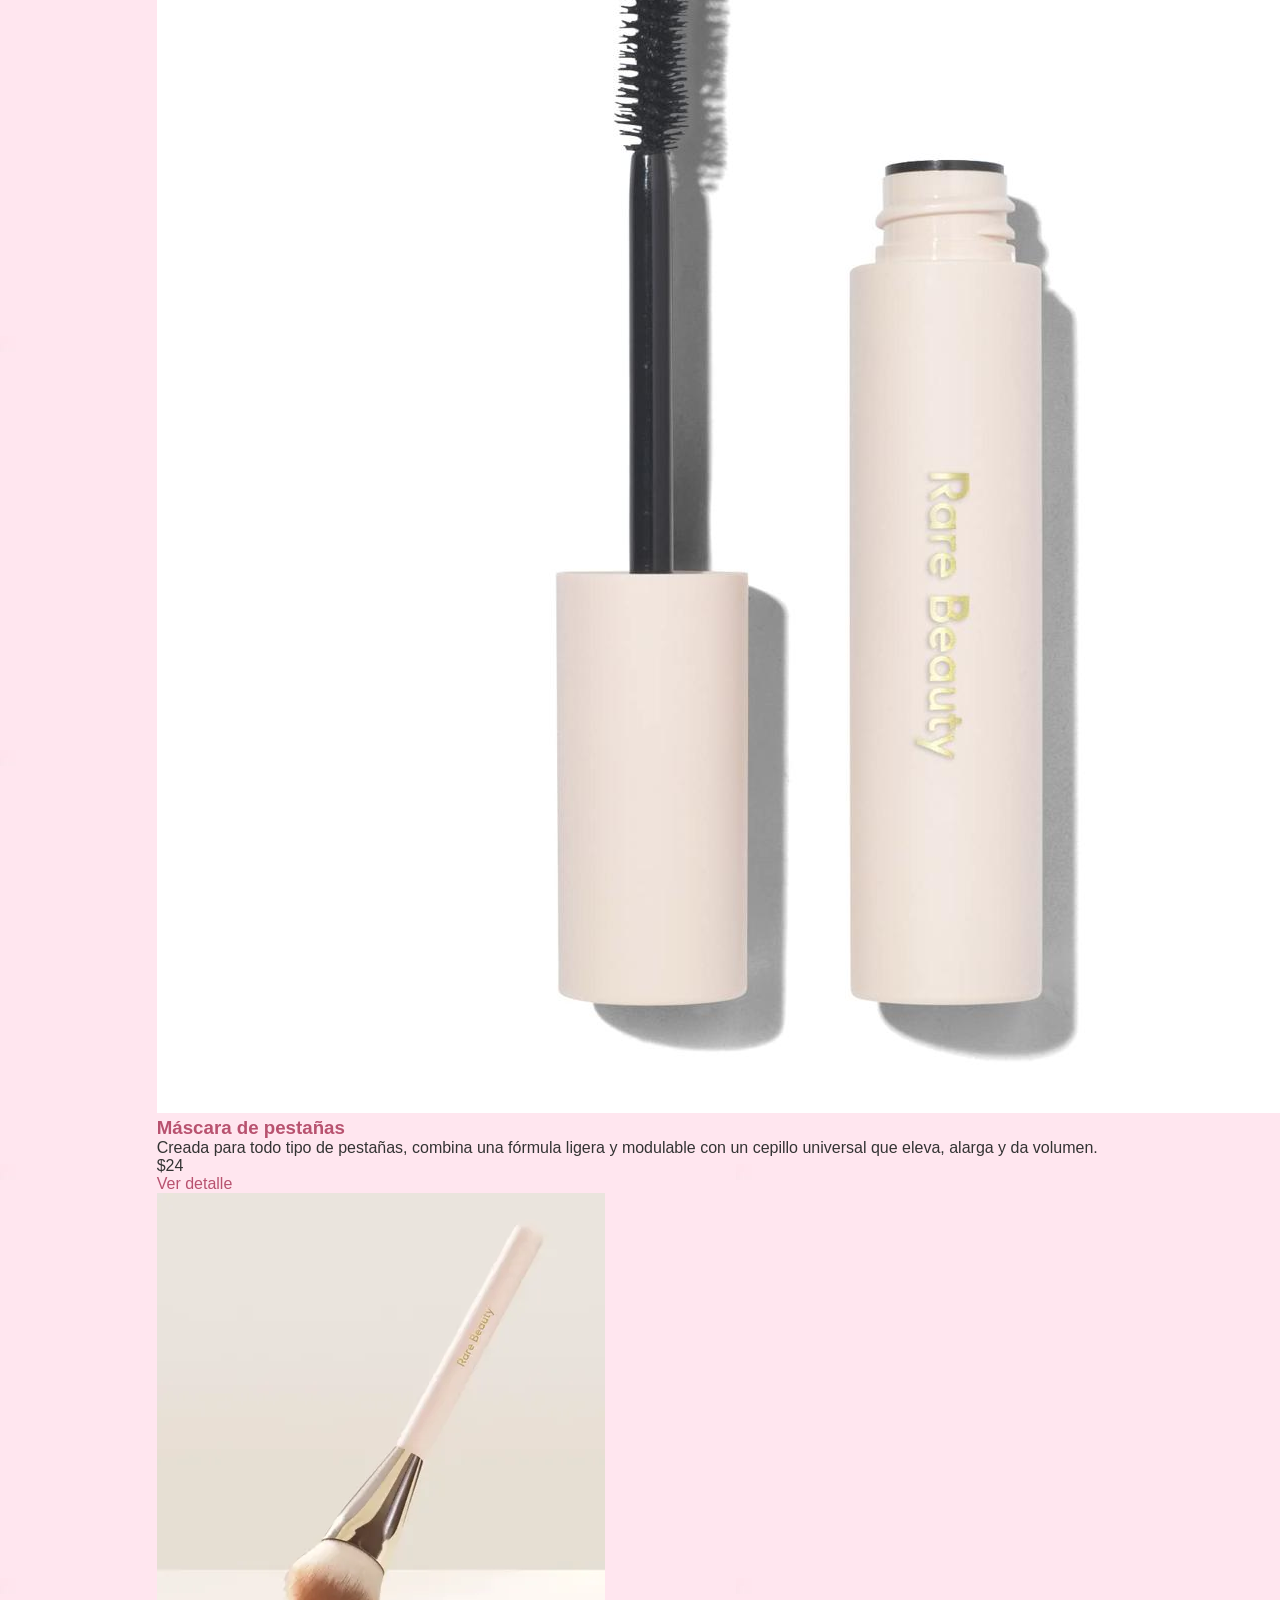
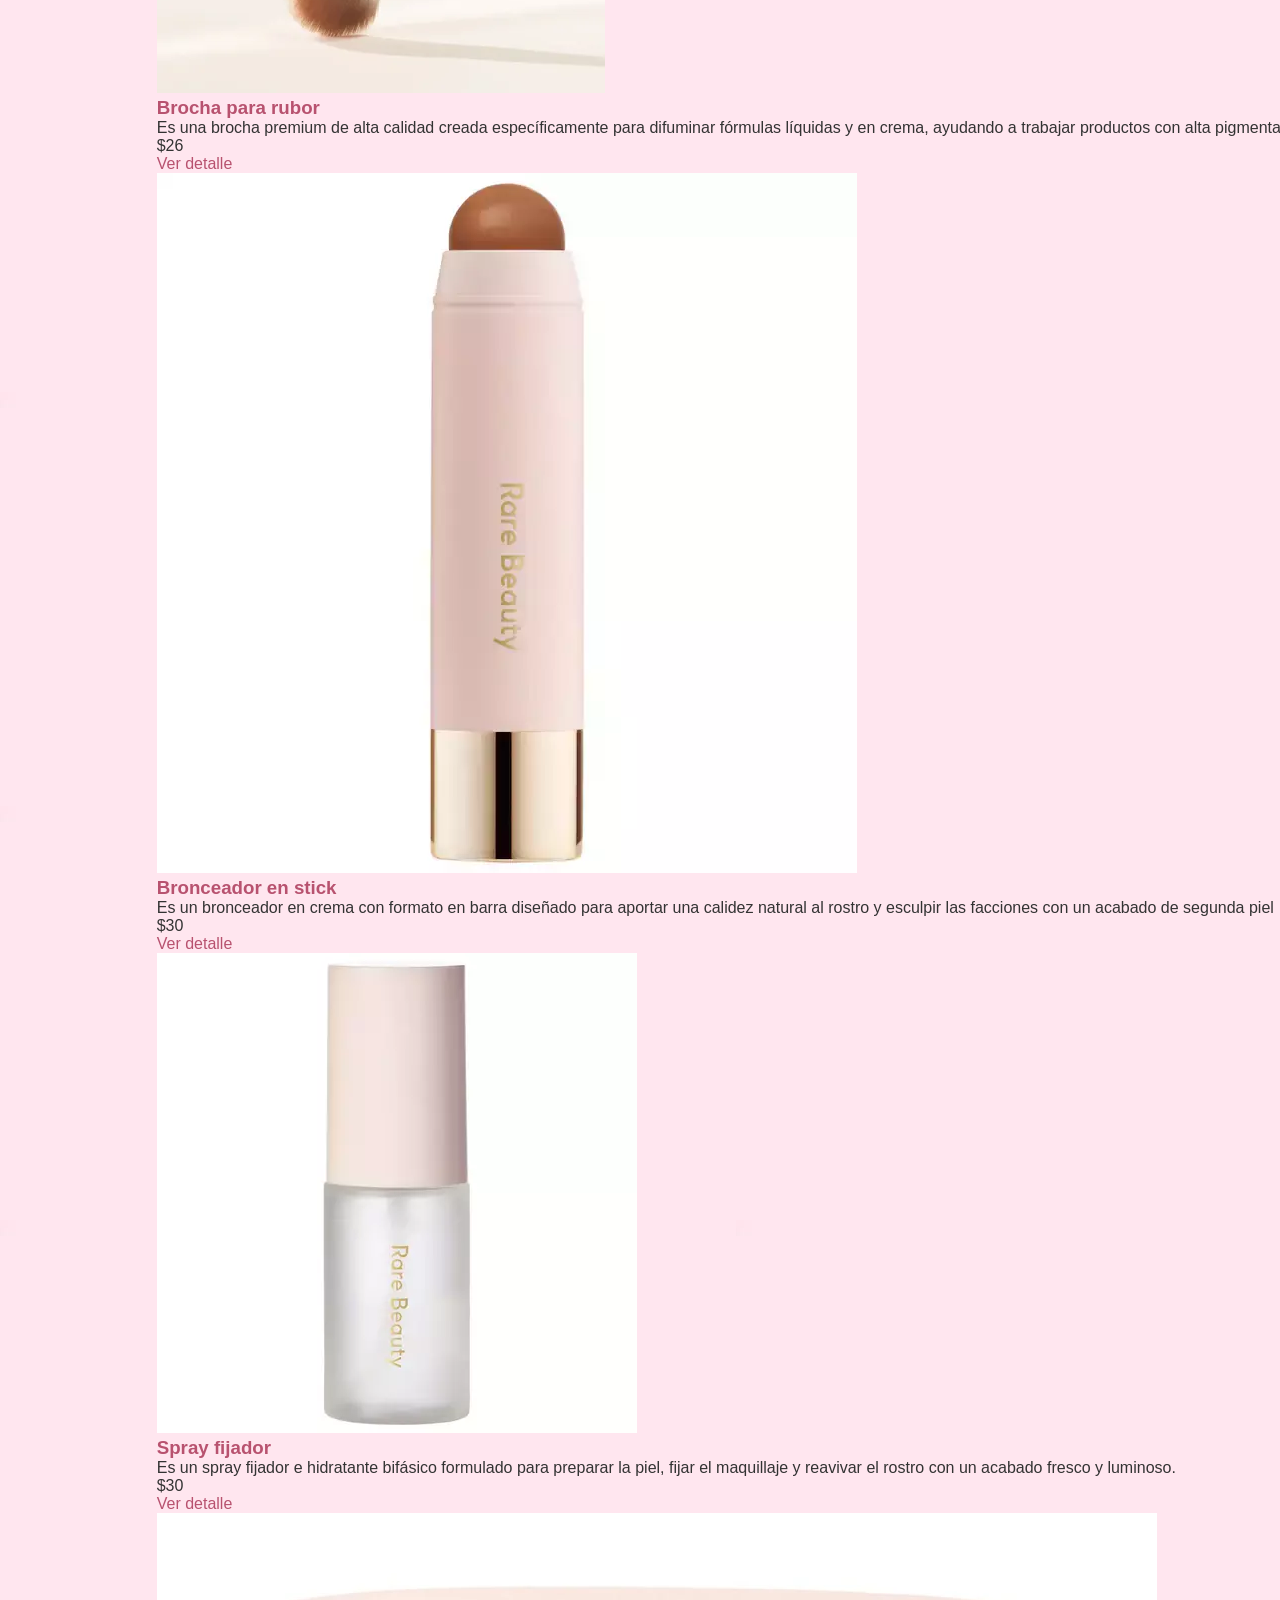
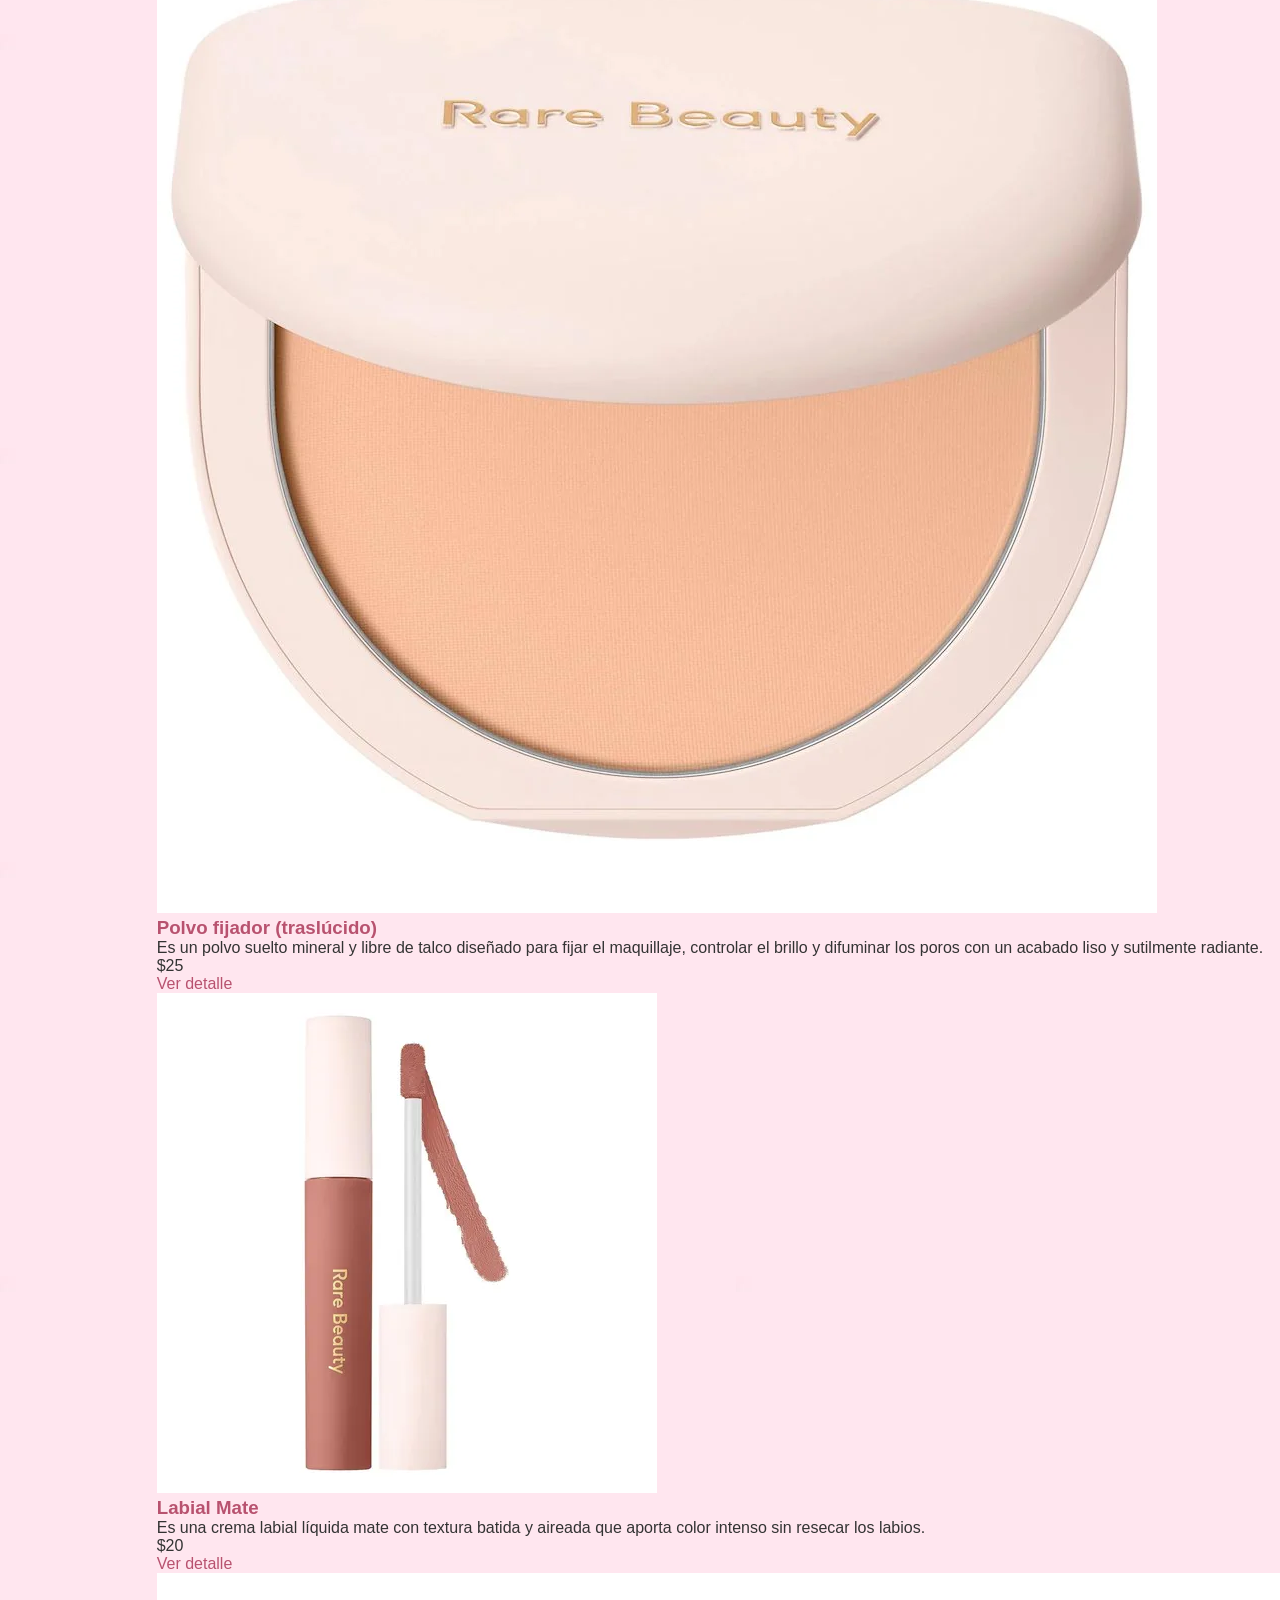
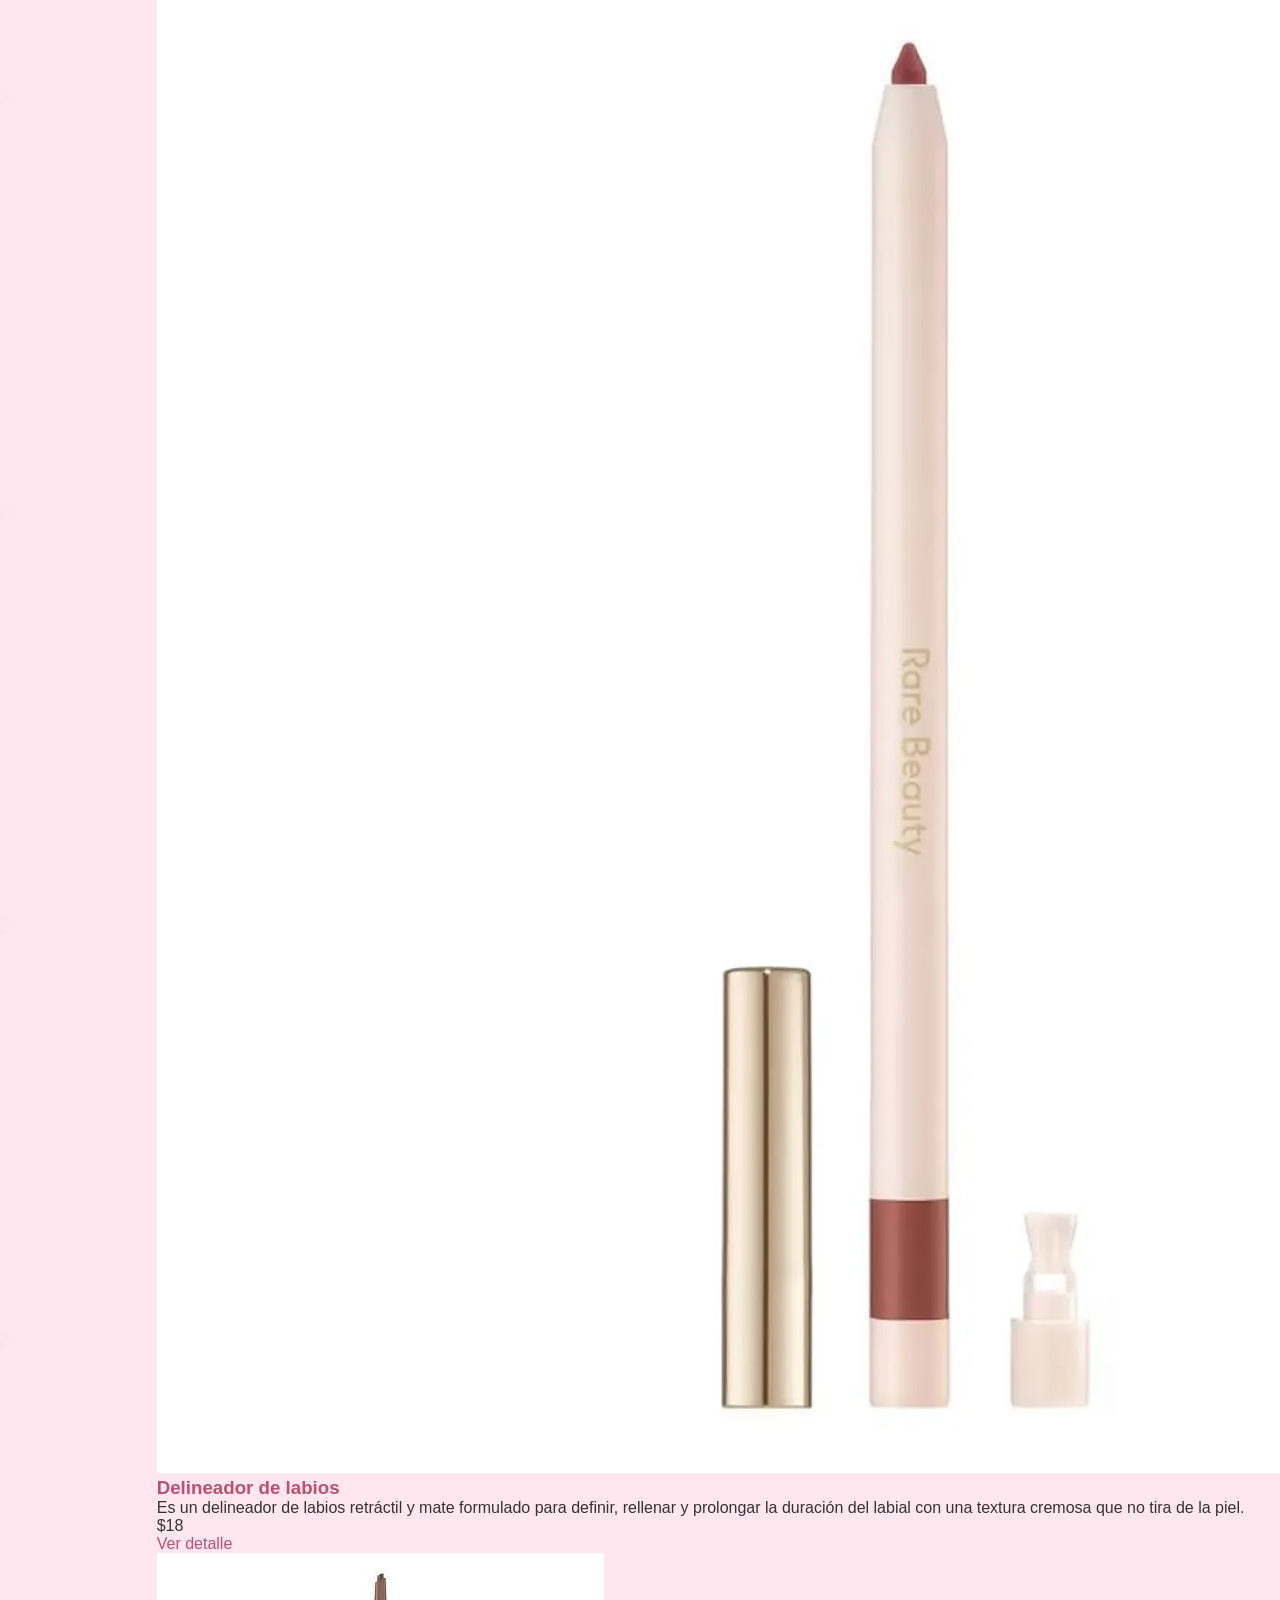
==== commit c5face5d: "agregue js index" ====
--- a/category.html
+++ b/category.html
@@ -8,197 +8,174 @@
 </head>
 <body>
     <header>
-        <div class="header-principal">
             <a href="./index.html"> <img src="./images/logomagnia2.png" alt=""></a>
             <form action="search-results.html" method="get">
-                <label class="buscador"> <input class="barra" type="text" name="Buscar" placeholder="Buscá un producto" required ></label>
+                <label> <input type="text" name="buscar" placeholder="buscar" required ></label>
                 <button type="submit">Buscar</button>
             </form>
-            <nav class="nav-superior">
-                <ul>
-                    <li><a href="index.html"> Home </a></li>
-                    <li><a href="register.html"> Registrarse </a></li>
-                    <li><a href="login.html"> Iniciar sesión </a></li>
-                </ul>
-            </nav>
-        </div>
-    </header>
-  <main>
+        <nav class="nav-superior">
+            <ul>
+                <li><a href="index.html"> Home </a></li>
+                <li><a href="search-results.html"> Resultados de busqueda </a></li>
+                <li><a href="product.html"> Producto </a></li>
+                <li><a href="register.html"> Registrarse </a></li>
+                <li><a href="category.html"> Categorias </a></li>
+                <li><a href="login.html"> Iniciar sesion </a></li>
+            </ul>
+        </nav>
         <nav class="nav-categorias">
             <ul>
                
             </ul>
         </nav>
-        <div>
-        <h1 class="title-main">Beauty</h1>
-        <section class="products-section">
-            <div class="products-container">
-                <article class="product-card">
-                    <a href="./product.html"><img class="product-img" src="./images/corrector.jpeg" alt="Corrector de ojeras"></a>
-                    <h3 class="product-title"><a href="./product.html">Corrector de ojeras</a></h3>
-                    <p class="product-desc">Un corrector ligero e hidratante que ofrece una cobertura modulable donde la necesitas, a la vez que ilumina la piel con un acabado radiante.</p>
-                    <p class="product-price">$24</p>
-                    <a class="product-btn" href="./product.html">Ver detalle</a>
-                </article>
-
-                <article class="product-card">
-                    <a href="./product.html"><img class="product-img" src="./images/base.jpeg" alt="Base de maquillaje"></a>
-                    <h3 class="product-title"><a href="./product.html">Base</a></h3>
-                    <p class="product-desc">Una base de maquillaje innovadora y de larga duración que combina la sensación ligera de un sérum con una cobertura media modulable.</p>
-                    <p class="product-price">$30</p>
-                    <a class="product-btn" href="./product.html">Ver detalle</a>
-                </article>
-
-                <article class="product-card">
-                    <a href="./product.html"><img class="product-img" src="./images/blush.jpeg" alt="Blush en polvo"></a>
-                    <h3 class="product-title"><a href="./product.html">Blush en polvo</a></h3>
-                    <p class="product-desc">Un rubor ligero y brillante con un color sedoso, uniforme y modulable que te mantendrá radiante todo el día.</p>
-                    <p class="product-price">$25</p>
-                    <a class="product-btn" href="./product.html">Ver detalle</a>
-                </article>
-
-                <article class="product-card">
-                    <a href="./product.html"><img class="product-img" src="./images/contorno.jpeg" alt="Contorno Líquido"></a>
-                    <h3 class="product-title"><a href="./product.html">Contorno Líquido</a></h3>
-                    <p class="product-desc">Un contorno líquido ligero y fácil de difuminar que define y realza tus rasgos favoritos, logrando un efecto lifting natural.</p>
-                    <p class="product-price">$30</p>
-                    <a class="product-btn" href="./product.html">Ver detalle</a>
-                </article>
-
-                <article class="product-card">
-                    <a href="./product.html"><img class="product-img" src="./images/delineador.jpeg" alt="Delineador Líquido"></a>
-                    <h3 class="product-title"><a href="./product.html">Delineador Líquido</a></h3>
-                    <p class="product-desc">Un delineador líquido resistente al agua y de deslizamiento suave, para trazar líneas ultranegras y duraderas.</p>
-                    <p class="product-price">$22</p>
-                    <a class="product-btn" href="./product.html">Ver detalle</a>
-                </article>
-
-                <article class="product-card">
-                    <a href="./product.html"><img class="product-img" src="./images/eyeshadow.jpeg" alt="Sombra de ojos en barra"></a>
-                    <h3 class="product-title"><a href="./product.html">Sombra de ojos en barra</a></h3>
-                    <p class="product-desc">Una sombra en barra súper cremosa, ideal para delinear, difuminar e iluminar los ojos en un solo paso.</p>
-                    <p class="product-price">$22</p>
-                    <a class="product-btn" href="./product.html">Ver detalle</a>
-                </article>
-
-                <article class="product-card">
-                    <a href="./product.html"><img class="product-img" src="./images/gloss.jpeg" alt="Bálsamo labial brillante"></a>
-                    <h3 class="product-title"><a href="./product.html">Bálsamo labial brillante</a></h3>
-                    <p class="product-desc">Como una máscara para labios en formato gloss, este bálsamo ultra brillante nutre los labios con un color suave que no se pega.</p>
-                    <p class="product-price">$20</p>
-                    <a class="product-btn" href="./product.html">Ver detalle</a>
-                </article>
-
-                <article class="product-card">
-                    <a href="./product.html"><img class="product-img" src="./images/illuminador.jpeg" alt="Iluminador en polvo"></a>
-                    <h3 class="product-title"><a href="./product.html">Iluminador en polvo</a></h3>
-                    <p class="product-desc">Conseguí al instante un brillo radiante y modulable, a la vez que nutrís tu piel para que luzca luminosa durante todo el día.</p>
-                    <p class="product-price">$28</p>
-                    <a class="product-btn" href="./product.html">Ver detalle</a>
-                </article>
-
-                <article class="product-card">
-                    <a href="./product.html"><img class="product-img" src="./images/primer.jpg" alt="Prebase iluminadora"></a>
-                    <h3 class="product-title"><a href="./product.html">Prebase iluminadora</a></h3>
-                    <p class="product-desc">Una prebase en gel refrescante a base de agua que alisa, hidrata e ilumina la piel, preparándola para un maquillaje impecable.</p>
-                    <p class="product-price">$30</p>
-                    <a class="product-btn" href="./product.html">Ver detalle</a>
-                </article>
-
-                <article class="product-card">
-                    <a href="./product.html"><img class="product-img" src="./images/rimmel.jpeg" alt="Máscara de pestañas"></a>
-                    <h3 class="product-title"><a href="./product.html">Máscara de pestañas</a></h3>
-                    <p class="product-desc">Creada para todo tipo de pestañas, combina una fórmula ligera y modulable con un cepillo universal que eleva, alarga y da volumen.</p>
-                    <p class="product-price">$24</p>
-                    <a class="product-btn" href="./product.html">Ver detalle</a>
-                </article>
-
-                <article class="product-card">
-                    <a href="./product.html"><img class="product-img" src="./images/brocharubor.webp" alt="Brocha para rubor"></a>
-                    <h3 class="product-title"><a href="./product.html">Brocha para rubor</a></h3>
-                    <p class="product-desc">Es una brocha premium de alta calidad creada específicamente para difuminar fórmulas líquidas y en crema, ayudando a trabajar productos con alta pigmentación sin dejar líneas marcadas.</p>
-                    <p class="product-price">$26</p>
-                    <a class="product-btn" href="./product.html">Ver detalle</a>
-                </article>
-
-                <article class="product-card">
-                    <a href="./product.html"><img class="product-img" src="./images/bronceadorenstick.webp" alt="Bronceador en stick"></a>
-                    <h3 class="product-title"><a href="./product.html">Bronceador en stick</a></h3>
-                    <p class="product-desc">Es un bronceador en crema con formato en barra diseñado para aportar una calidez natural al rostro y esculpir las facciones con un acabado de segunda piel.</p>
-                    <p class="product-price">$30</p>
-                    <a class="product-btn" href="./product.html">Ver detalle</a>
-                </article>
-
-                <article class="product-card">
-                    <a href="./product.html"><img class="product-img" src="./images/sprayfijador.webp" alt="Spray fijador"></a>
-                    <h3 class="product-title"><a href="./product.html">Spray fijador</a></h3>
-                    <p class="product-desc">Es un spray fijador e hidratante bifásico formulado para preparar la piel, fijar el maquillaje y reavivar el rostro con un acabado fresco y luminoso.</p>
-                    <p class="product-price">$30</p>
-                    <a class="product-btn" href="./product.html">Ver detalle</a>
-                </article>
-
-                <article class="product-card">
-                    <a href="./product.html"><img class="product-img" src="./images/polvofijadortraslucido.webp" alt="Polvo fijador traslúcido"></a>
-                    <h3 class="product-title"><a href="./product.html">Polvo fijador (traslúcido)</a></h3>
-                    <p class="product-desc">Es un polvo suelto mineral y libre de talco diseñado para fijar el maquillaje, controlar el brillo y difuminar los poros con un acabado liso y sutilmente radiante.</p>
-                    <p class="product-price">$25</p>
-                    <a class="product-btn" href="./product.html">Ver detalle</a>
-                </article>
-
-                <article class="product-card">
-                    <a href="./product.html"><img class="product-img" src="./images/labialmate.webp" alt="Labial Mate"></a>
-                    <h3 class="product-title"><a href="./product.html">Labial Mate</a></h3>
-                    <p class="product-desc">Es una crema labial líquida mate con textura batida y aireada que aporta color intenso sin resecar los labios.</p>
-                    <p class="product-price">$20</p>
-                    <a class="product-btn" href="./product.html">Ver detalle</a>
-                </article>
-
-                <article class="product-card">
-                    <a href="./product.html"><img class="product-img" src="./images/delineadorlabios.webp" alt="Delineador de labios"></a>
-                    <h3 class="product-title"><a href="./product.html">Delineador de labios</a></h3>
-                    <p class="product-desc">Es un delineador de labios retráctil y mate formulado para definir, rellenar y prolongar la duración del labial con una textura cremosa que no tira de la piel.</p>
-                    <p class="product-price">$18</p>
-                    <a class="product-btn" href="./product.html">Ver detalle</a>
-                </article>
-
-                <article class="product-card">
-                    <a href="./product.html"><img class="product-img" src="./images/lapizcejas.jpeg" alt="Lápiz de cejas"></a>
-                    <h3 class="product-title"><a href="./product.html">Lápiz de cejas</a></h3>
-                    <p class="product-desc">Es un lápiz retráctil ultra preciso con una punta rectangular en ángulo fino diseñado para imitar la forma de los vellos naturales.</p>
-                    <p class="product-price">$19</p>
-                    <a class="product-btn" href="./product.html">Ver detalle</a>
-                </article>
-
-                <article class="product-card">
-                    <a href="./product.html"><img class="product-img" src="./images/paletdadesombradeojos.avif" alt="Paleta de sombra de ojos"></a>
-                    <h3 class="product-title"><a href="./product.html">Paleta de sombra de ojos</a></h3>
-                    <p class="product-desc">Es un cuarteto de sombras compacto con una distribución única en forma de abanico que reúne 8 tonos ultrapigmentados.</p>
-                    <p class="product-price">$29</p>
-                    <a class="product-btn" href="./product.html">Ver detalle</a>
-                </article>
-
-                <article class="product-card">
-                    <a href="./product.html"><img class="product-img" src="./images/ruborenpolvo.webp" alt="Rubor en Polvo"></a>
-                    <h3 class="product-title"><a href="./product.html">Rubor en Polvo</a></h3>
-                    <p class="product-desc">Es un rubor en polvo híbrido ultraligero que combina la pigmentación del clásico rubor líquido con la luminosidad del iluminador de la marca.</p>
-                    <p class="product-price">$27</p>
-                    <a class="product-btn" href="./product.html">Ver detalle</a>
-                </article>
-
-                <article class="product-card">
-                    <a href="./product.html"><img class="product-img" src="./images/illuminador.jpeg" alt="Iluminador en polvo extra"></a>
-                    <h3 class="product-title"><a href="./product.html">Iluminador en polvo</a></h3>
-                    <p class="product-desc">Conseguí al instante un brillo radiante y modulable, a la vez que nutrís tu piel para que luzca luminosa durante todo el día.</p>
-                    <p class="product-price">$28</p>
-                    <a class="product-btn" href="./product.html">Ver detalle</a>
-                </article>
-            </div>
+    </header>
+   <main>
+        <h1>Beauty</h1>
+        <section class="productos-categoria">
+            <article>
+                <a href="./product.html"><img src="./images/corrector.jpeg" alt=""></a>
+                <h3><a href="./product.html">Corrector de ojeras</a></h3>
+                <p>Un corrector ligero e hidratante que ofrece una cobertura modulable donde la necesitas, a la vez que ilumina la piel con un acabado radiante.</p>
+                <p>$24</p>
+                <a href="./product.html">Ver detalle</a>
+            </article>
+            <article>
+                <a href="./product.html"><img src="./images/base.jpeg" alt=""></a>
+                <h3><a href="./product.html">Base</a></h3>
+                <p>Una base de maquillaje innovadora y de larga duración que combina la sensación ligera de un sérum con una cobertura media modulable.</p>
+                <p>$30</p>
+                <a href="./product.html">Ver detalle</a>
+            </article>
+            <article>
+                <a href="./product.html"><img src="./images/blush.jpeg" alt=""></a>
+                <h3><a href="./product.html">Blush en polvo</a></h3>
+                <p>un rubor ligero y brillante con un color sedoso, uniforme y modulable que te mantendrá radiante todo el día.</p>
+                <p>$25</p>
+                <a href="./product.html">Ver detalle</a>
+            </article>
+            <article>
+                <a href="./product.html"><img src="./images/contorno.jpeg" alt=""></a>
+                <h3><a href="./product.html">Contorno Líquido</a></h3>
+                <p>Un contorno líquido ligero y fácil de difuminar que define y realza tus rasgos favoritos, logrando un efecto lifting natural.</p>
+                <p>$30</p>
+                <a href="./product.html">Ver detalle</a>
+            </article>
+            <article>
+                <a href="./product.html"><img src="./images/delineador.jpeg" alt=""></a>
+                <h3><a href="./product.html">Delineador Líquido</a></h3>
+                <p>Un delineador líquido resistente al agua y de deslizamiento suave, para trazar líneas ultranegras y duraderas.</p>
+                <p>$22</p>
+                <a href="./product.html">Ver detalle</a>
+            </article>
+            <article>
+                <a href="./product.html"><img src="./images/eyeshadow.jpeg" alt=""></a>
+                <h3><a href="./product.html">Sombra de ojos en barra</a></h3>
+                <p>Una sombra en barra súper cremosa, ideal para delinear, difuminar e iluminar los ojos en un solo paso.</p>
+                <p>$22</p>
+                <a href="./product.html">Ver detalle</a>
+            </article>
+            <article>
+                <a href="./product.html"><img src="./images/gloss.jpeg" alt=""></a>
+                <h3><a href="./product.html">Bálsamo labial brillante</a></h3>
+                <p>Como una máscara para labios en formato gloss, este bálsamo ultra brillante nutre los labios con un color suave que no se pega.</p>
+                <p>$20</p>
+                <a href="./product.html">Ver detalle</a>
+            </article>
+            <article>
+                <a href="./product.html"><img src="./images/illuminador.jpeg" alt=""></a>
+                <h3><a href="./product.html">Iluminador en polvo</a></h3>
+                <p>Conseguí al instante un brillo radiante y modulable, a la vez que nutrís tu piel para que luzca luminosa durante todo el día.</p>
+                <p>$28</p>
+                <a href="./product.html">Ver detalle</a>
+            </article>
+            <article>
+                <a href="./product.html"><img src="./images/primer.jpg" alt=""></a>
+                <h3><a href="./product.html">Prebase iluminadora</a></h3>
+                <p>Una prebase en gel refrescante a base de agua que alisa, hidrata e ilumina la piel, preparándola para un maquillaje impecable.</p>
+                <p>$30</p>
+                <a href="./product.html">Ver detalle</a>
+            </article>
+            <article>
+                <a href="./product.html"><img src="./images/rimmel.jpeg" alt=""></a>
+                <h3><a href="./product.html">Máscara de pestañas</a></h3>
+                <p>Creada para todo tipo de pestañas, combina una fórmula ligera y modulable con un cepillo universal que eleva, alarga y da volumen.</p>
+                <p>$24</p>
+                <a href="./product.html">Ver detalle</a>
+            </article>
+            <article>
+                <a href="./product.html"><img src="./images/brocharubor.webp" alt=""></a>
+                <h3><a href="./product.html">Brocha para rubor</a></h3>
+                <p>Es una brocha premium de alta calidad creada específicamente para difuminar fórmulas líquidas y en crema, ayudando a trabajar productos con alta pigmentación sin dejar líneas marcadas.</p>
+                <p>$26</p>
+                <a href="./product.html">Ver detalle</a>
+            </article>
+            <article>
+                <a href="./product.html"><img src="./images/bronceadorenstick.webp" alt=""></a>
+                <h3><a href="./product.html">Bronceador en stick</a></h3>
+                <p>Es un bronceador en crema con formato en barra diseñado para aportar una calidez natural al rostro y esculpir las facciones con un acabado de segunda piel</p>
+                <p>$30</p>
+                <a href="./product.html">Ver detalle</a>
+            </article>
+            <article>
+                <a href="./product.html"><img src="./images/sprayfijador.webp" alt=""></a>
+                <h3><a href="./product.html">Spray fijador</a></h3>
+                <p>Es un spray fijador e hidratante bifásico formulado para preparar la piel, fijar el maquillaje y reavivar el rostro con un acabado fresco y luminoso.</p>
+                <p>$30</p>
+                <a href="">Ver detalle</a>
+            </article>
+            <article>
+                <a href="./product.html"><img src="./images/polvofijadortraslucido.webp" alt=""></a>
+                <h3><a href="./product.html">Polvo fijador (traslúcido)</a></h3>
+                <p>Es un polvo suelto mineral y libre de talco diseñado para fijar el maquillaje, controlar el brillo y difuminar los poros con un acabado liso y sutilmente radiante.</p>
+                <p>$25</p>
+                <a href="./product.html">Ver detalle</a>
+            </article>
+            <article>
+                <a href="./product.html"><img src="./images/labialmate.webp" alt=""></a>
+                <h3><a href="./product.html">Labial Mate</a></h3>
+                <p>Es una crema labial líquida mate con textura batida y aireada que aporta color intenso sin resecar los labios.</p>
+                <p>$20</p>
+                <a href="./product.html">Ver detalle</a>
+            </article>
+            <article>
+                <a href="./product.html"><img src="./images/delineadorlabios.webp" alt=""></a>
+                <h3><a href="./product.html">Delineador de labios</a></h3>
+                <p>Es un delineador de labios retráctil y mate formulado para definir, rellenar y prolongar la duración del labial con una textura cremosa que no tira de la piel.</p>
+                <p>$18</p>
+                <a href="./product.html">Ver detalle</a>
+            </article>
+            <article>
+                <a href="./product.html"><img src="./images/lapizcejas.jpeg" alt=""></a>
+                <h3><a href="./product.html">Lapiz de cejas</a></h3>
+                <p>Es un lápiz retráctil ultra preciso con una punta rectangular en ángulo fino diseñado para imitar la forma de los vellos naturales.</p>
+                <p>$19</p>
+                <a href="./product.html">Ver detalle</a>
+            </article>
+            <article>
+                <a href="./product.html"><img src="./images/paletdadesombradeojos.avif" alt=""></a>
+                <h3><a href="./product.html">Paleta de sombra de ojos</a></h3>
+                <p>Es un cuarteto de sombras compacto con una distribución única en forma de abanico que reúne 8 tonos ultrapigmentados</p>
+                <p>$29</p>
+                <a href="./product.html">Ver detalle</a>
+            </article>
+            <article>
+                <a href="./product.html"><img src="./images/ruborenpolvo.webp" alt=""></a>
+                <h3><a href="./product.html">Rubor en Polvo</a></h3>
+                <p>Es un rubor en polvo híbrido ultraligero que combina la pigmentación del clásico rubor líquido con la luminosidad del iluminador de la marca</p>
+                <p>$27</p>
+                <a href="./product.html">Ver detalle</a>
+            </article>
+            <article>
+                <a href="./product.html"><img src="./images/illuminador.jpeg" alt=""></a>
+                <h3><a href="./product.html">Iluminador en polvo</a></h3>
+                <p>Conseguí al instante un brillo radiante y modulable, a la vez que nutrís tu piel para que luzca luminosa durante todo el día.</p>
+                <p>$28</p>
+                <a href="./product.html">Ver detalle</a>
+            </article>
         </section>
-        </div>
     </main>
-
     <footer> 
-        <p>Sitio creado por Melina Piancatelli, Megan Morrison Fell y Felicitas Gligo.</p>
+        <p>Sitio creado por Melina Piancatelli, Felicitas Gligo.</p>
     </footer>   
     <script src="./js/category.js"></script>
 </body>
--- a/css/styles.css
+++ b/css/styles.css
@@ -75,10 +75,6 @@
   font-family: 'Helvetica Neue', Arial, sans-serif;
   font-size: 22px;
 }
-<<<<<<< HEAD
-=======
-
->>>>>>> dfa02165a7ffa506a64d0b0f4694e68023b70901
 .nav-superior {
   width: 100%;
   margin-top: 25px;
@@ -308,6 +304,7 @@
 .main-register {
   display: flex;
   justify-content: start;
+  align-items: center;
   padding-top: 40px;
   padding-bottom: 20px;
 }
@@ -382,6 +379,13 @@
   color: #b8526f;
   font-family: 'Helvetica Neue', Arial, sans-serif;
   font-size: 25px;
+}
+
+.register-container .error-register {
+  display: none;
+  margin: 8px 0 0 0;
+  color: #c0392b;
+  font-size: 18px;
 }
 
 /*footer*/
@@ -788,4 +792,8 @@
     font-size: 13px;
   }
 
+  .register-container .error-register {
+    font-size: 12px;
+  }
+
 }
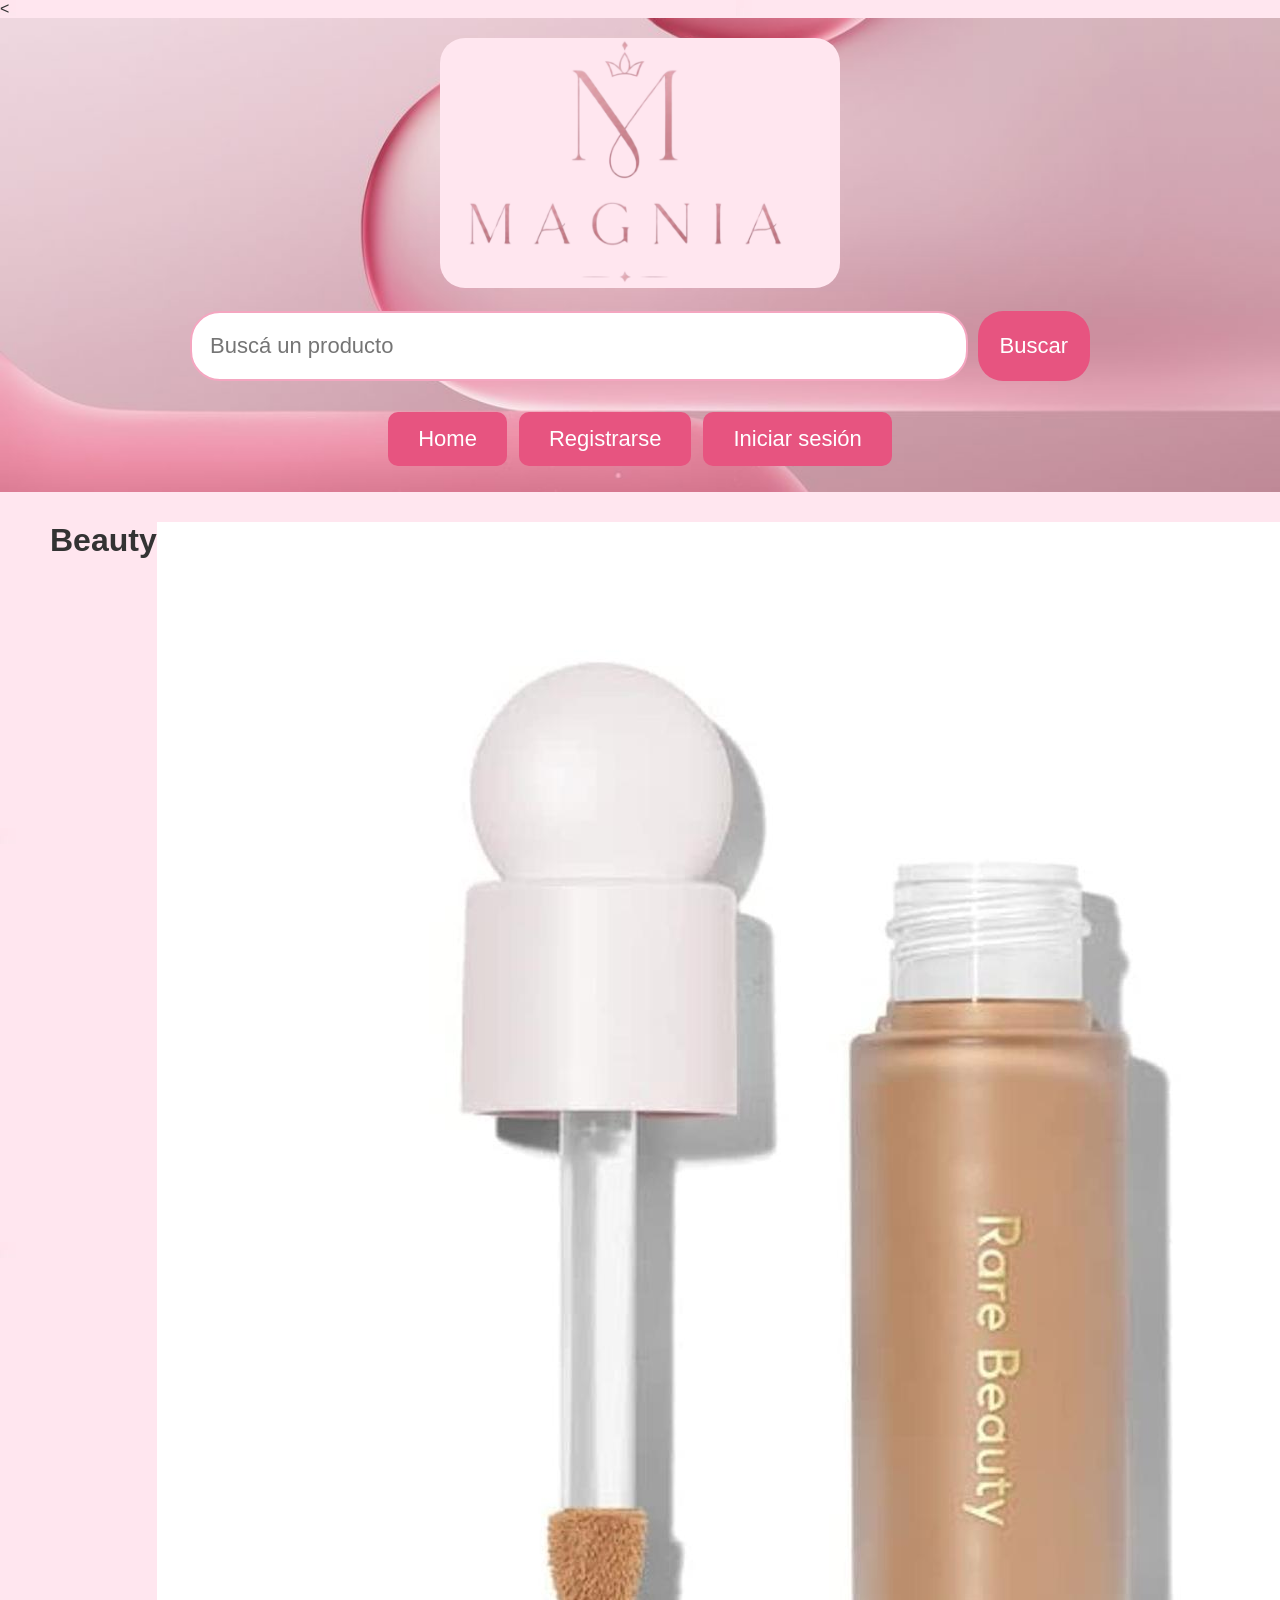
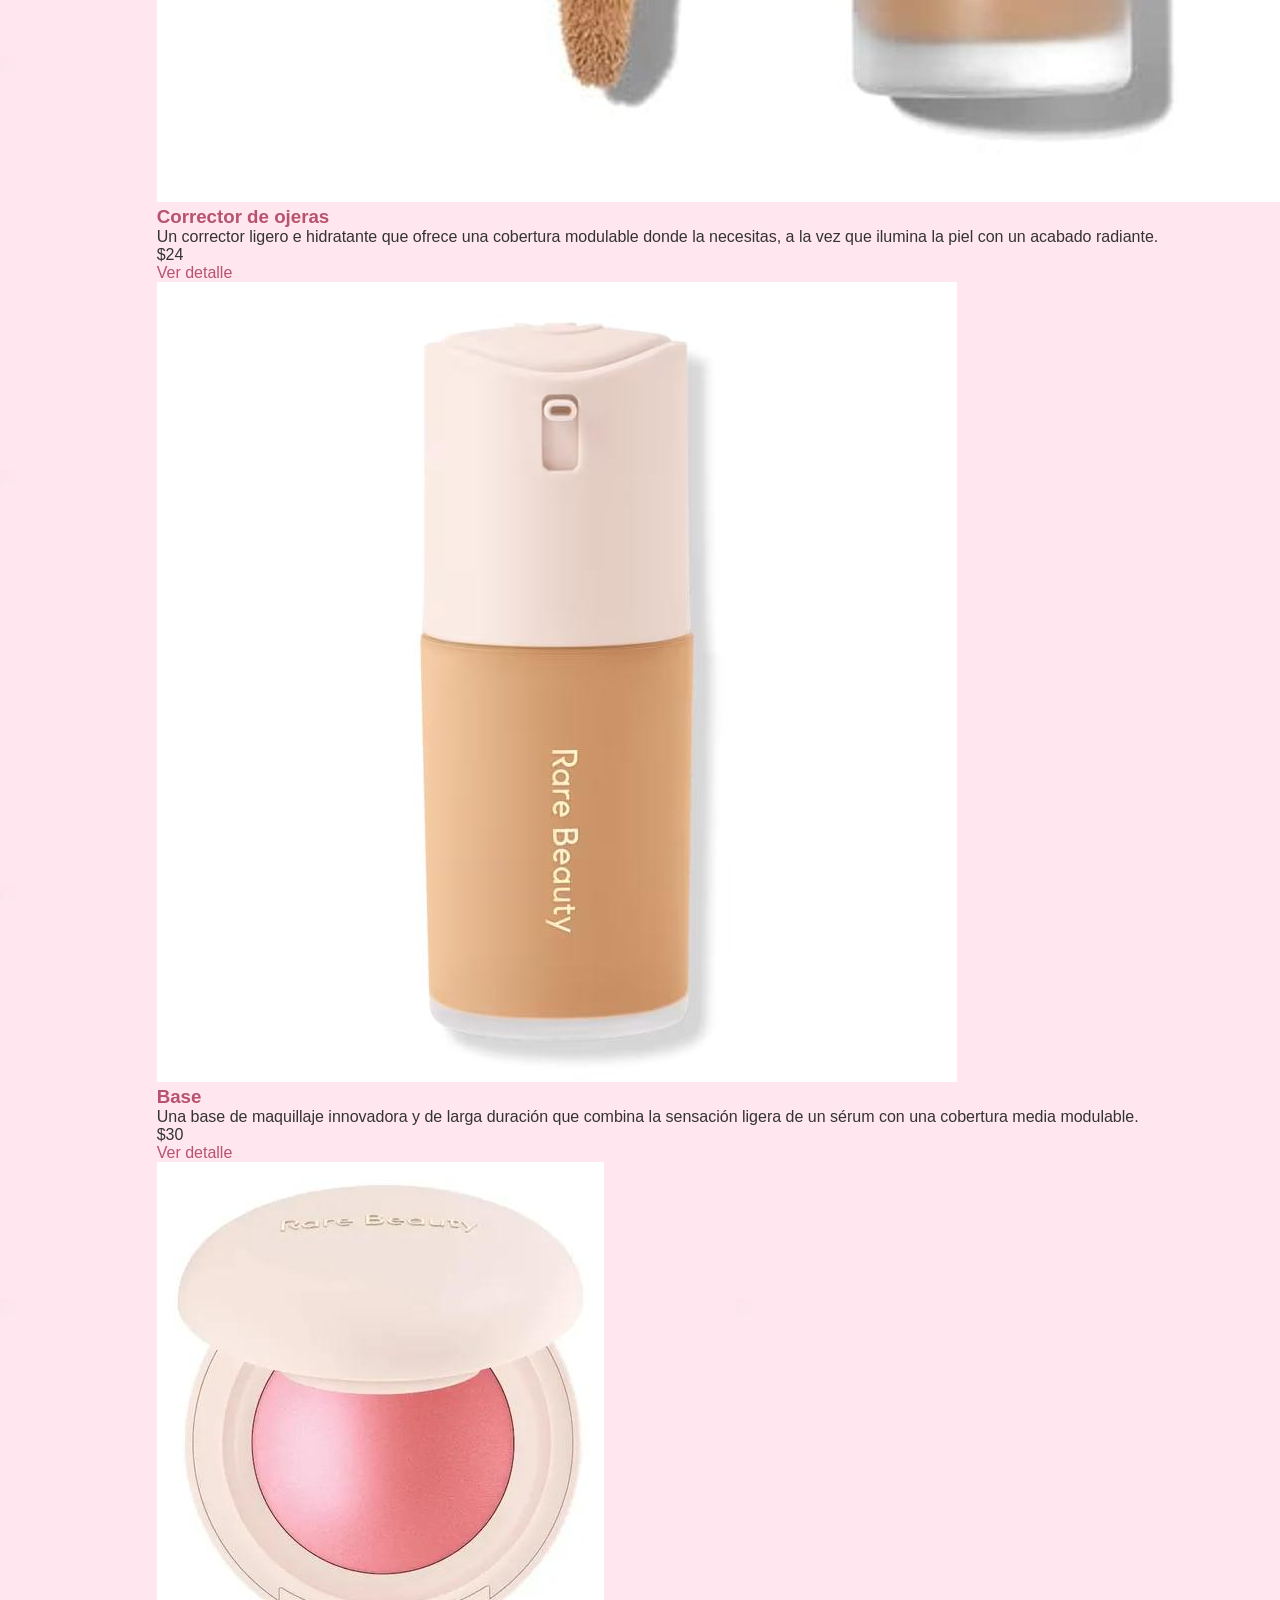
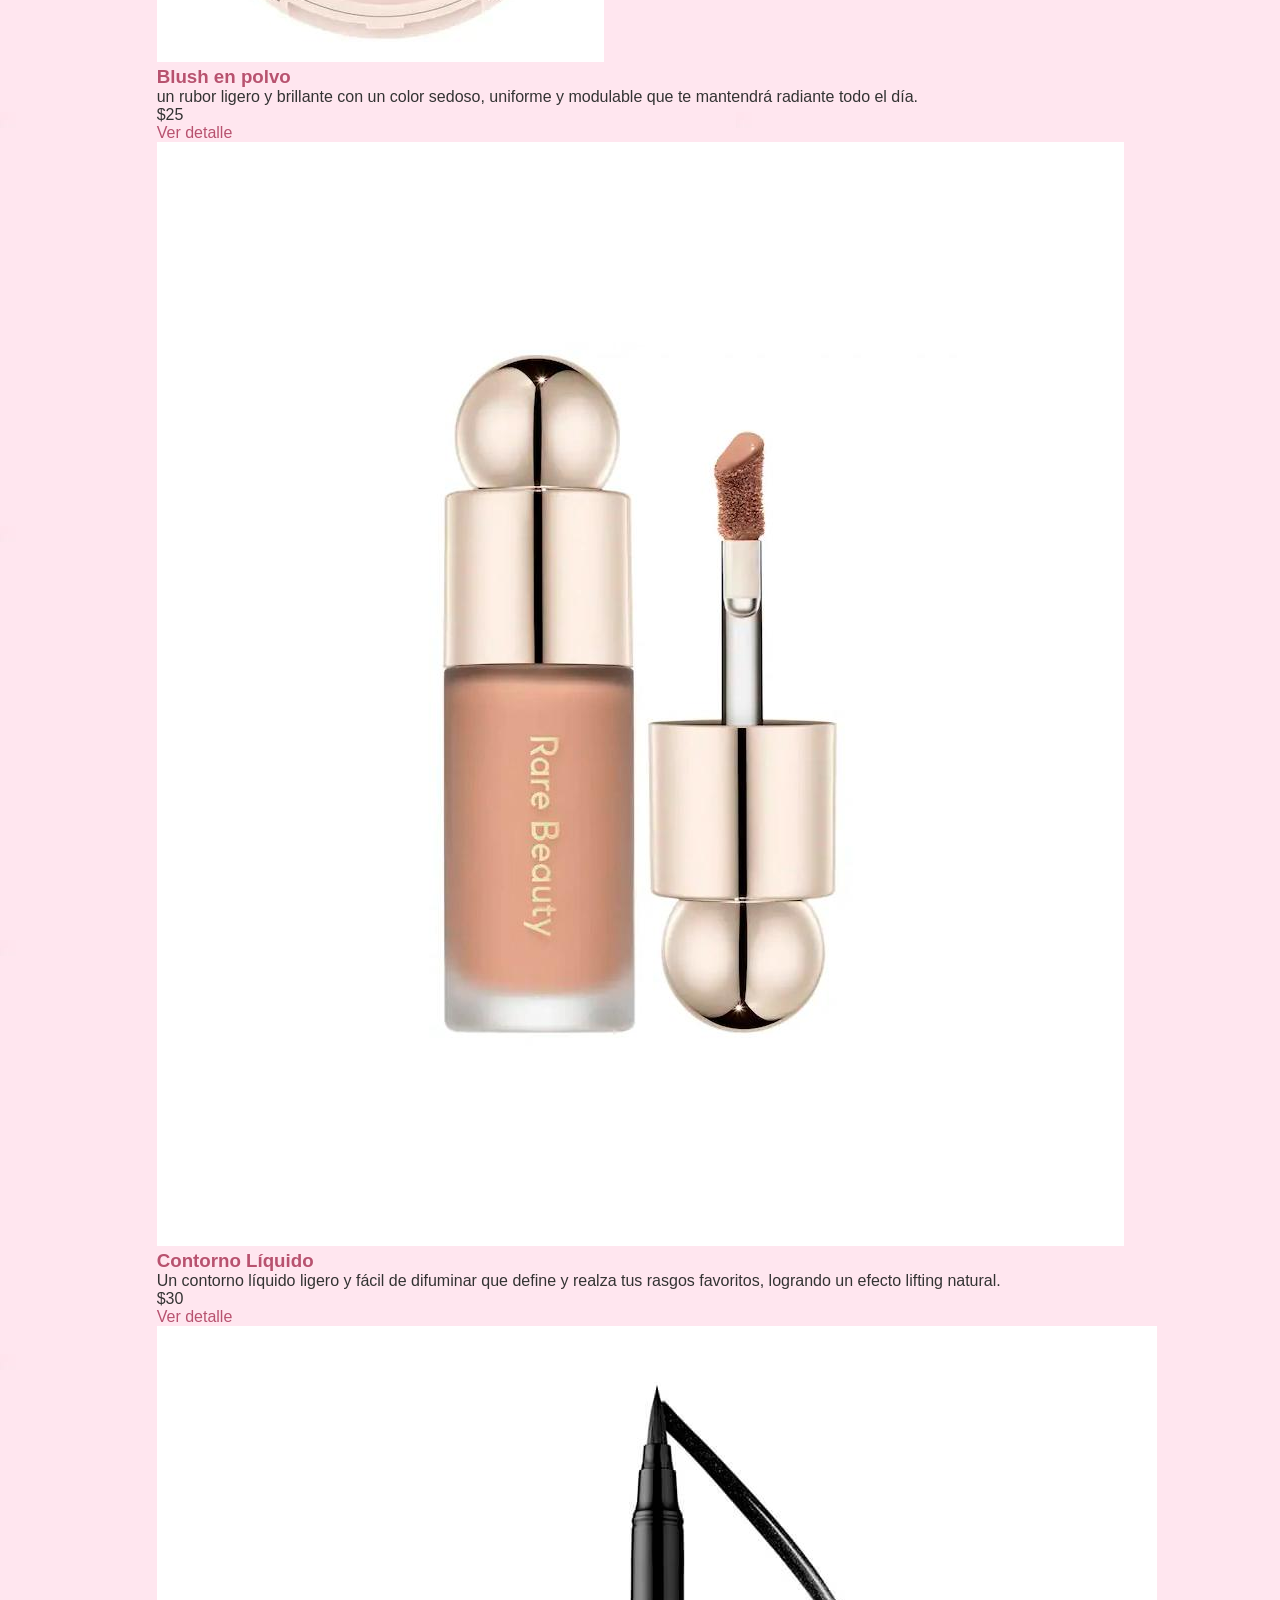
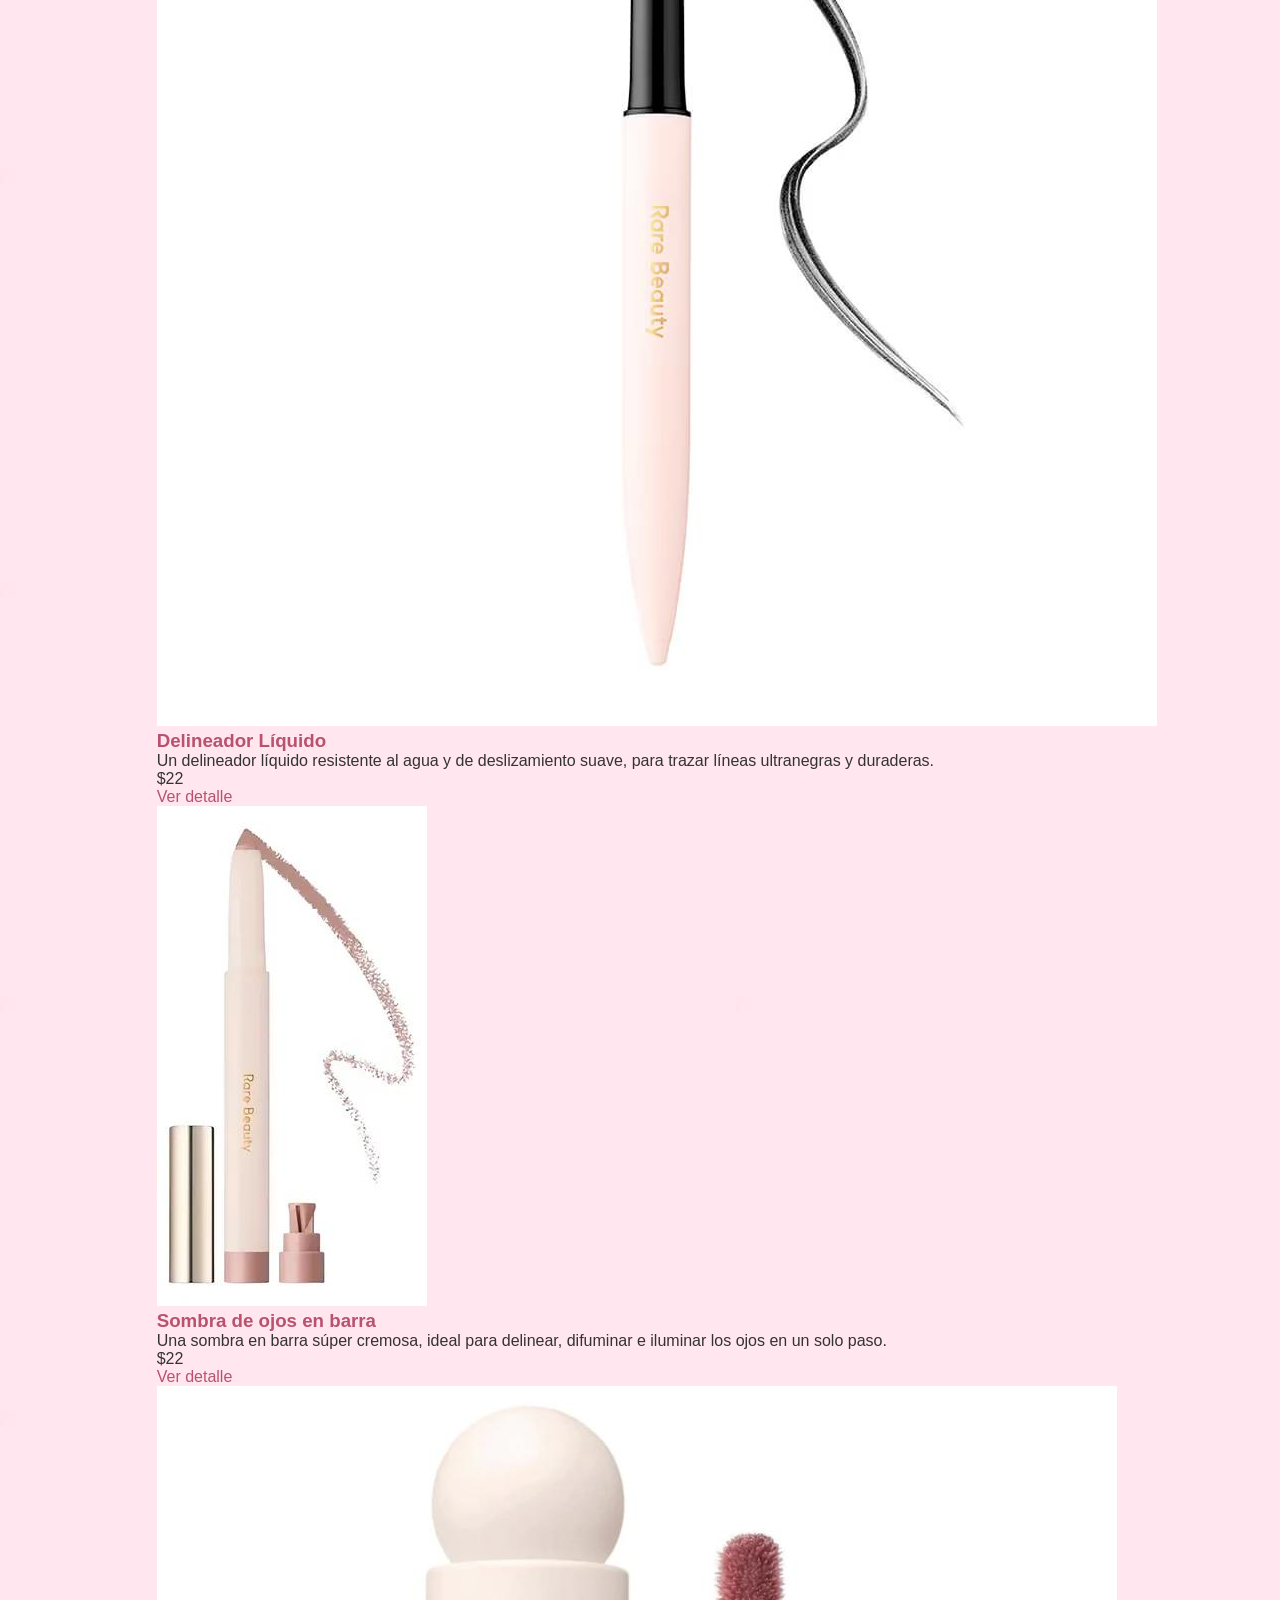
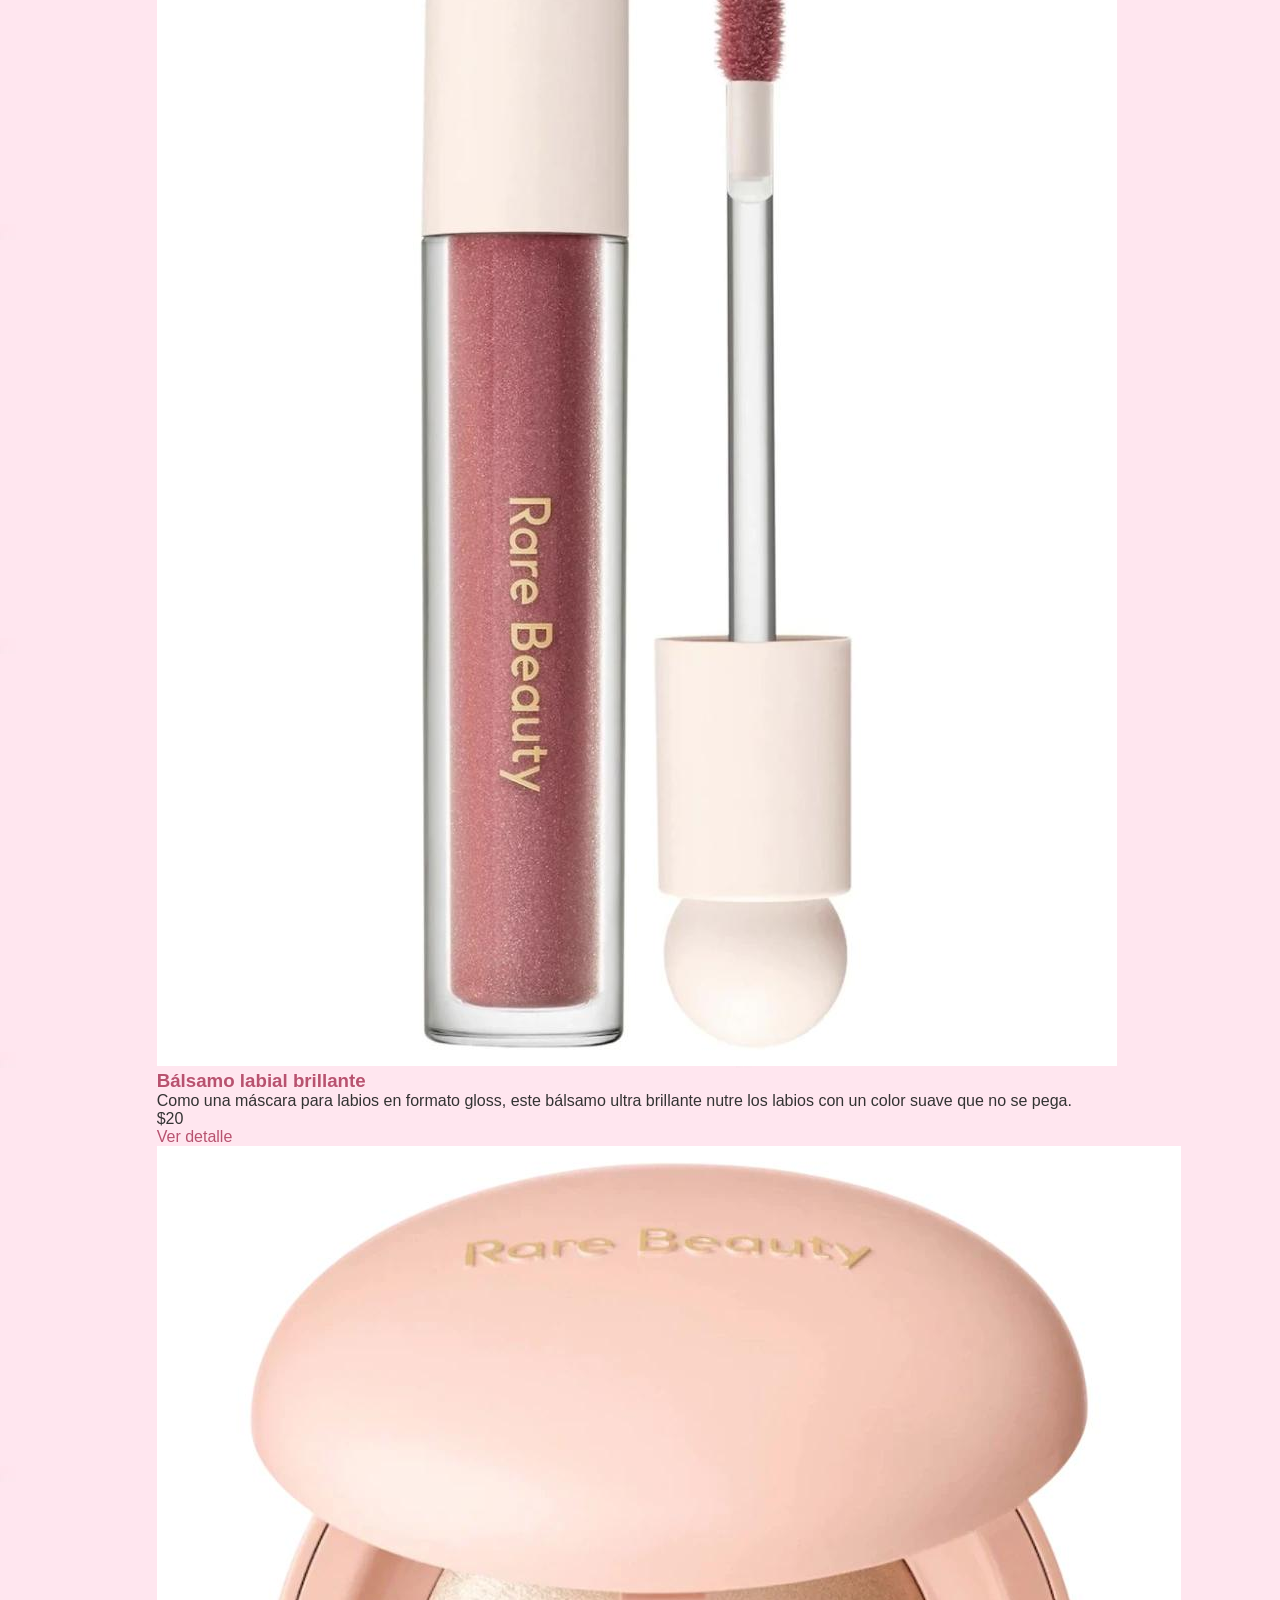
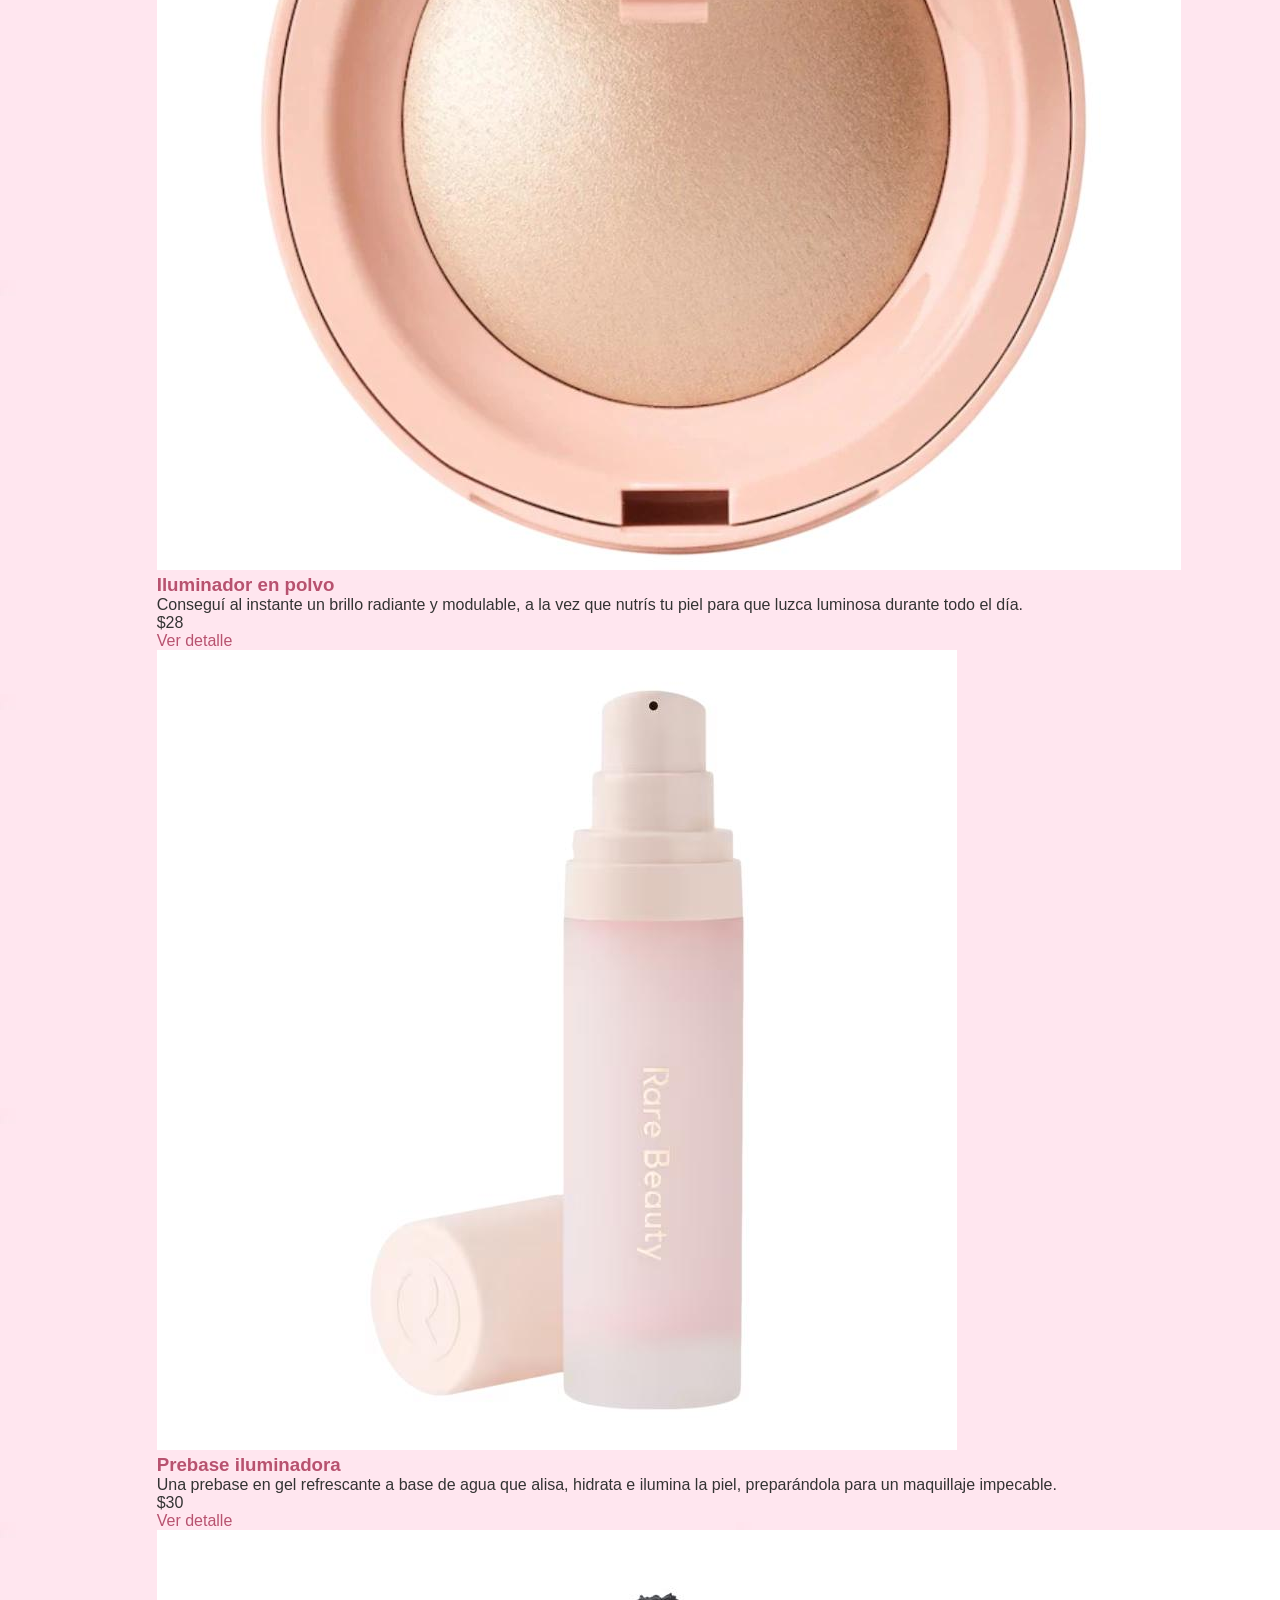
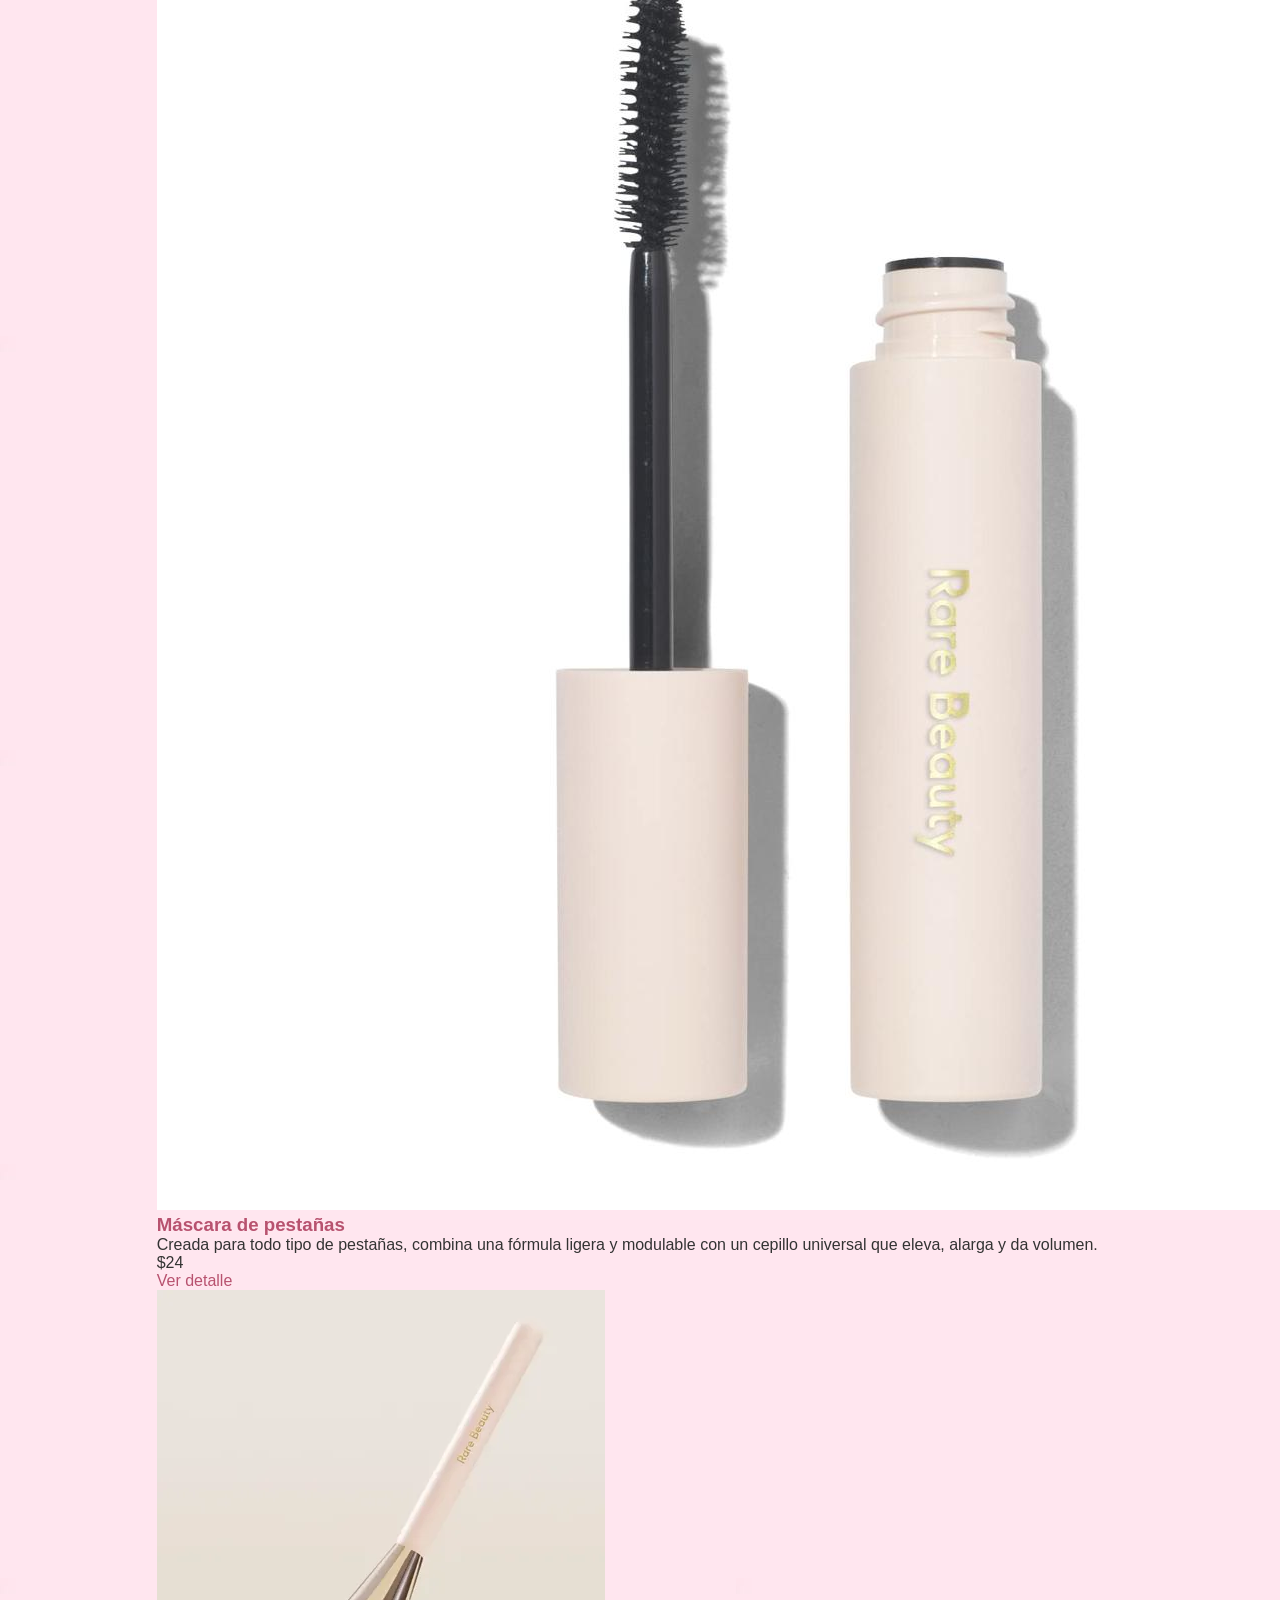
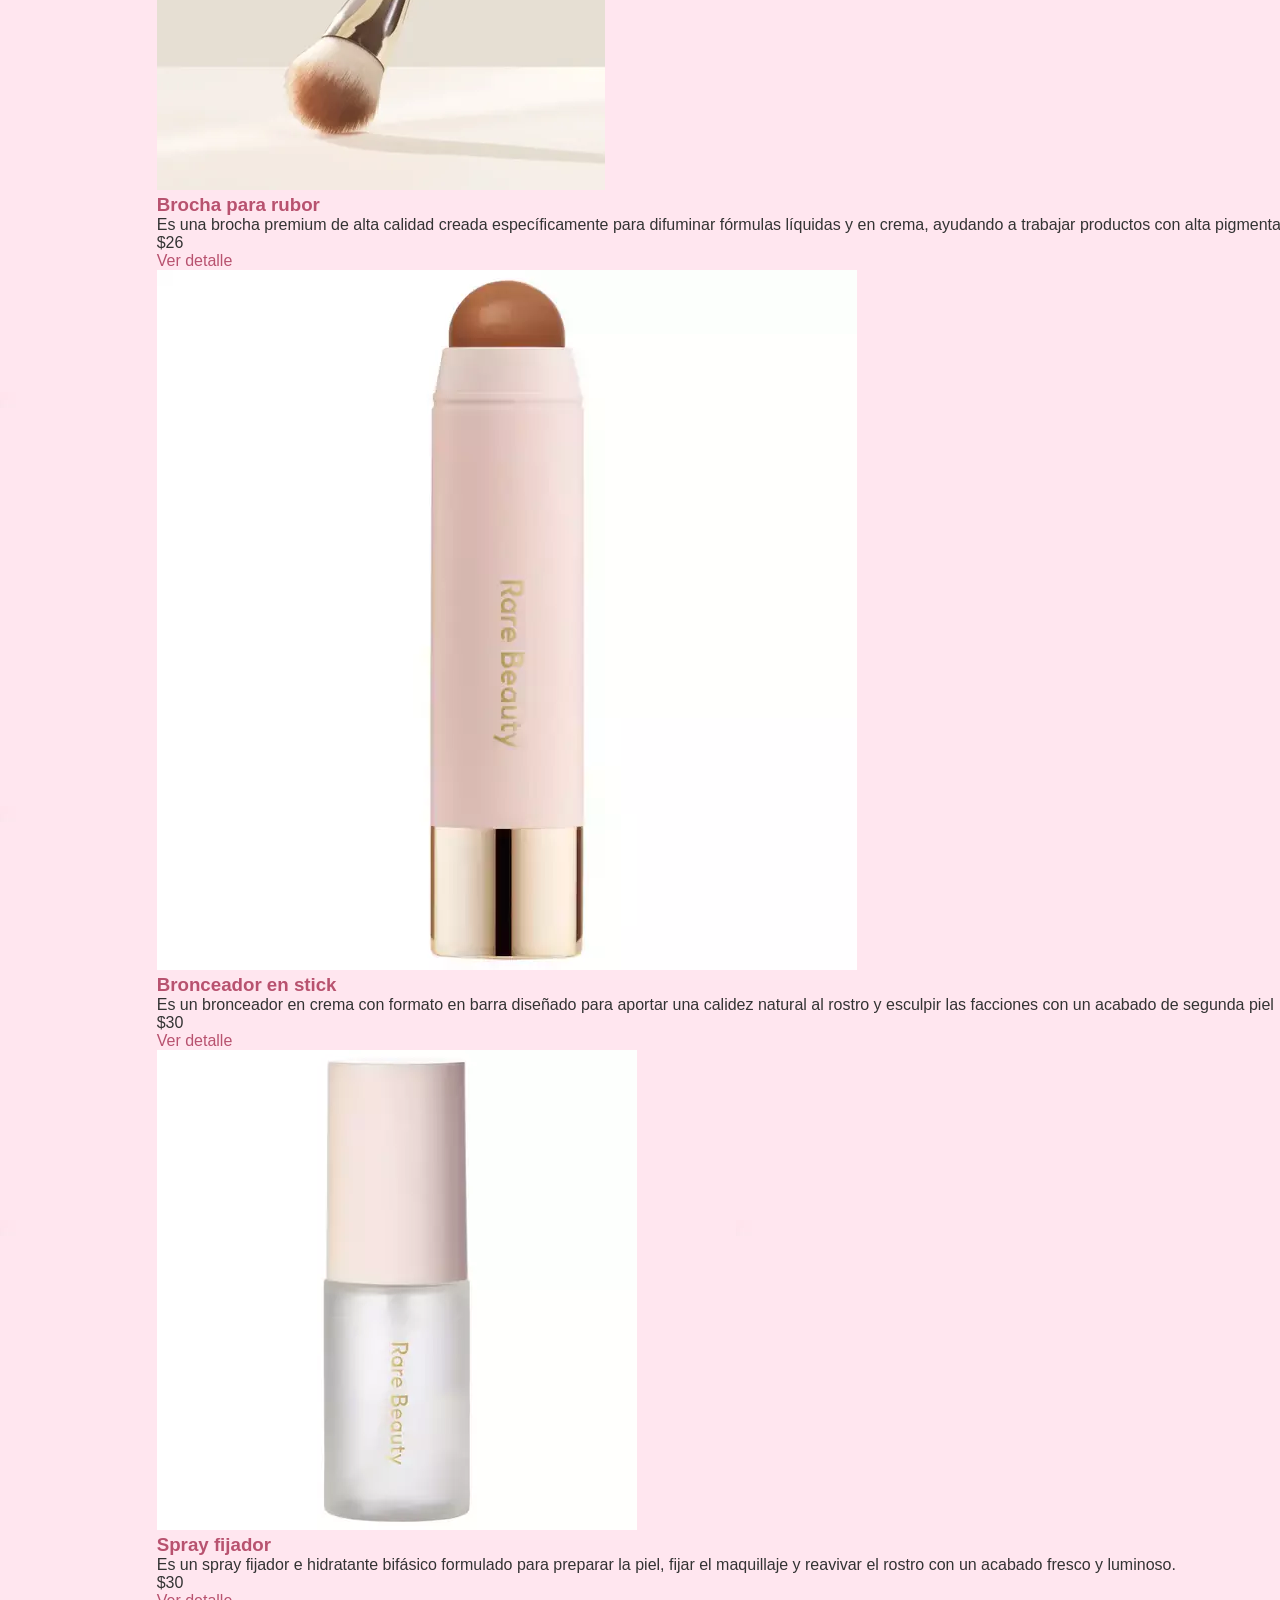
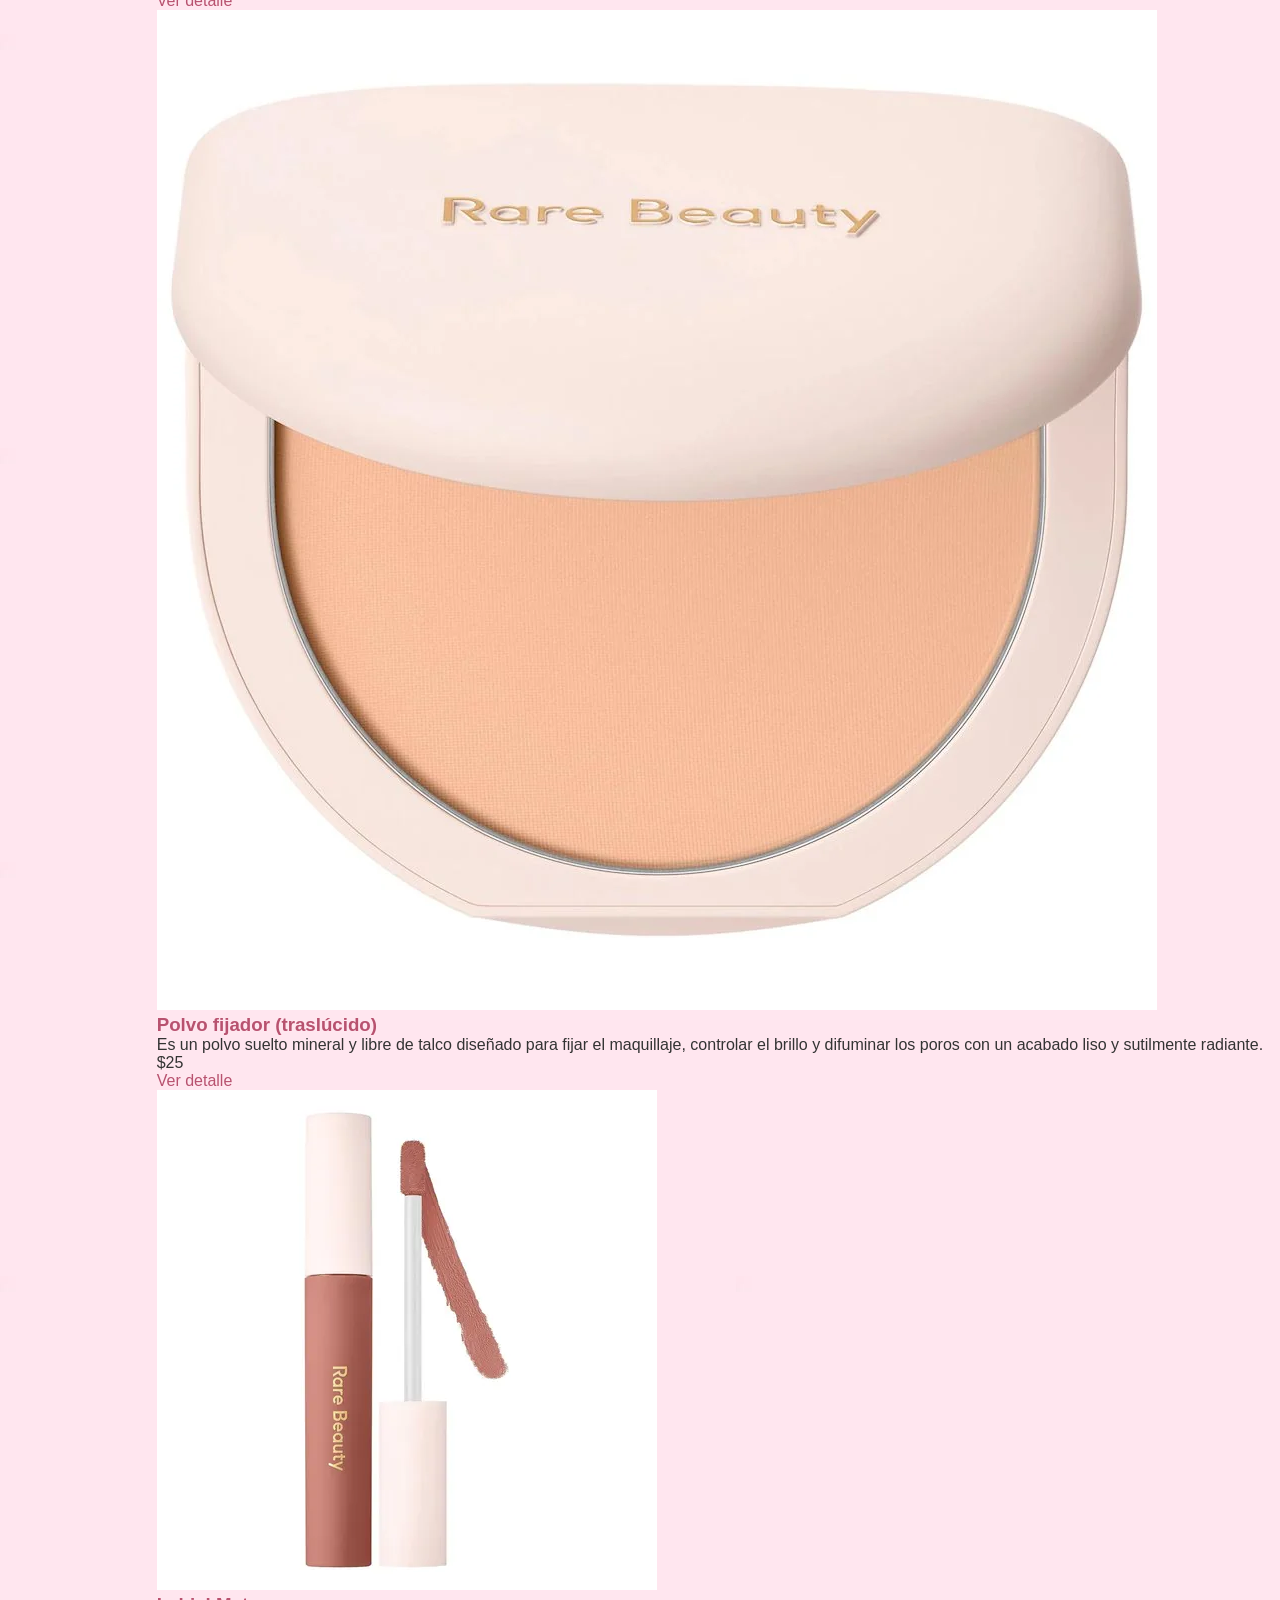
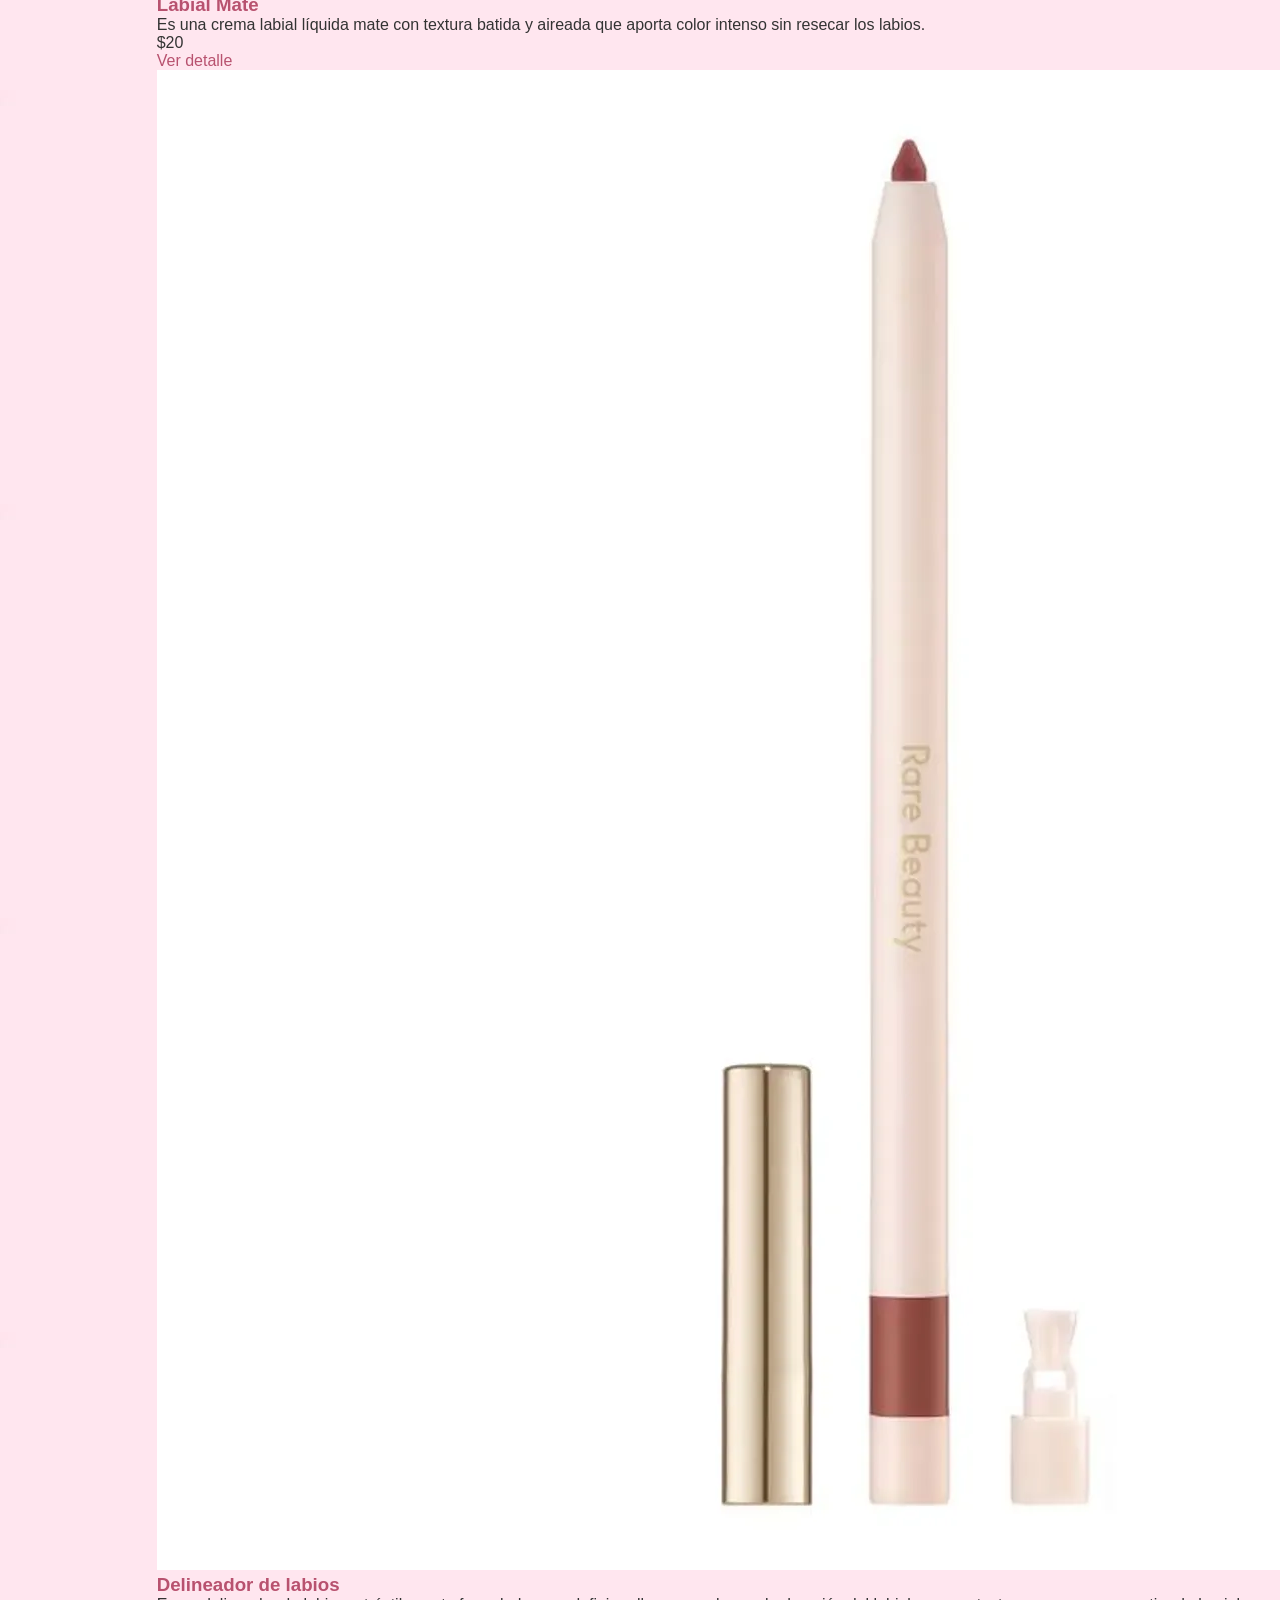
==== commit db6c42c0: "agregue header" ====
--- a/category.html
+++ b/category.html
@@ -7,27 +7,24 @@
     <title>Beauty - Magnia</title>
 </head>
 <body>
-    <header>
-            <a href="./index.html"> <img src="./images/logomagnia2.png" alt=""></a>
-            <form action="search-results.html" method="get">
-                <label> <input type="text" name="buscar" placeholder="buscar" required ></label>
+    <<header>
+        <div class="header-principal">
+            <a href="./index.html"><img src="./images/logomagnia2.png" alt="Logo Magnia"></a>
+            <form class="form-buscador" action="search-results.html" method="get">
+                <label class="buscador">
+                    <input class="barra" type="text" name="Buscar" placeholder="Buscá un producto">
+                </label>
                 <button type="submit">Buscar</button>
             </form>
-        <nav class="nav-superior">
-            <ul>
-                <li><a href="index.html"> Home </a></li>
-                <li><a href="search-results.html"> Resultados de busqueda </a></li>
-                <li><a href="product.html"> Producto </a></li>
-                <li><a href="register.html"> Registrarse </a></li>
-                <li><a href="category.html"> Categorias </a></li>
-                <li><a href="login.html"> Iniciar sesion </a></li>
-            </ul>
-        </nav>
-        <nav class="nav-categorias">
-            <ul>
-               
-            </ul>
-        </nav>
+            <div class="error-buscador"></div>
+            <nav class="nav-superior">
+                <ul>
+                    <li><a href="index.html">Home</a></li>
+                    <li class="item-registro"><a href="register.html">Registrarse</a></li>
+                    <li class="item-login"><a href="login.html">Iniciar sesión</a></li>
+                </ul>
+            </nav>
+        </div>
     </header>
    <main>
         <h1>Beauty</h1>
@@ -175,7 +172,7 @@
         </section>
     </main>
     <footer> 
-        <p>Sitio creado por Melina Piancatelli, Felicitas Gligo.</p>
+        <p>Sitio creado por Melina Piancatelli, Megan Morrison Fell y Felicitas Gligo.</p>
     </footer>   
     <script src="./js/category.js"></script>
 </body>
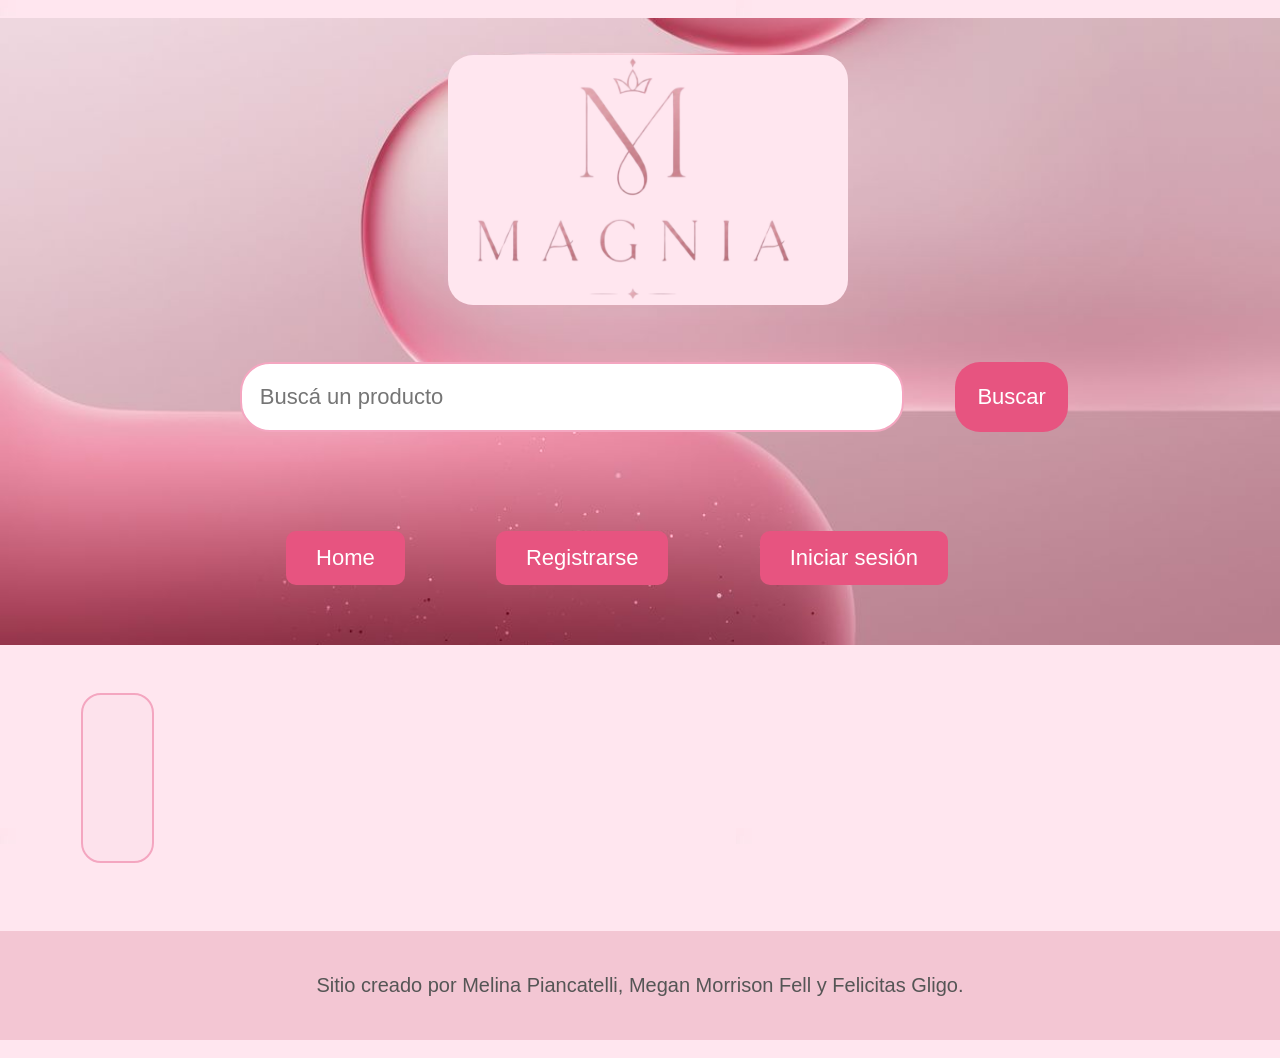
==== commit 92141c2e: "hola" ====
--- a/category.html
+++ b/category.html
@@ -1,179 +1,49 @@
 <!DOCTYPE html>
 <html>
+
 <head>
-    <link rel="stylesheet" href="./css/styles.css">
-    <meta charset="utf-8">
-    <meta name="viewport" content="width=device-width, initial-scale=1.0">
-    <title>Beauty - Magnia</title>
+    <link rel="stylesheet" href="./css/styles.css">
+    <meta charset="utf-8">
+    <meta name="viewport" content="width=device-width, initial-scale=1.0">
+    <title>Categoría - Magnia</title>
 </head>
+
 <body>
-    <<header>
-        <div class="header-principal">
-            <a href="./index.html"><img src="./images/logomagnia2.png" alt="Logo Magnia"></a>
-            <form class="form-buscador" action="search-results.html" method="get">
-                <label class="buscador">
-                    <input class="barra" type="text" name="Buscar" placeholder="Buscá un producto">
-                </label>
-                <button type="submit">Buscar</button>
-            </form>
-            <div class="error-buscador"></div>
-            <nav class="nav-superior">
-                <ul>
-                    <li><a href="index.html">Home</a></li>
-                    <li class="item-registro"><a href="register.html">Registrarse</a></li>
-                    <li class="item-login"><a href="login.html">Iniciar sesión</a></li>
-                </ul>
-            </nav>
-        </div>
-    </header>
-   <main>
-        <h1>Beauty</h1>
-        <section class="productos-categoria">
-            <article>
-                <a href="./product.html"><img src="./images/corrector.jpeg" alt=""></a>
-                <h3><a href="./product.html">Corrector de ojeras</a></h3>
-                <p>Un corrector ligero e hidratante que ofrece una cobertura modulable donde la necesitas, a la vez que ilumina la piel con un acabado radiante.</p>
-                <p>$24</p>
-                <a href="./product.html">Ver detalle</a>
-            </article>
-            <article>
-                <a href="./product.html"><img src="./images/base.jpeg" alt=""></a>
-                <h3><a href="./product.html">Base</a></h3>
-                <p>Una base de maquillaje innovadora y de larga duración que combina la sensación ligera de un sérum con una cobertura media modulable.</p>
-                <p>$30</p>
-                <a href="./product.html">Ver detalle</a>
-            </article>
-            <article>
-                <a href="./product.html"><img src="./images/blush.jpeg" alt=""></a>
-                <h3><a href="./product.html">Blush en polvo</a></h3>
-                <p>un rubor ligero y brillante con un color sedoso, uniforme y modulable que te mantendrá radiante todo el día.</p>
-                <p>$25</p>
-                <a href="./product.html">Ver detalle</a>
-            </article>
-            <article>
-                <a href="./product.html"><img src="./images/contorno.jpeg" alt=""></a>
-                <h3><a href="./product.html">Contorno Líquido</a></h3>
-                <p>Un contorno líquido ligero y fácil de difuminar que define y realza tus rasgos favoritos, logrando un efecto lifting natural.</p>
-                <p>$30</p>
-                <a href="./product.html">Ver detalle</a>
-            </article>
-            <article>
-                <a href="./product.html"><img src="./images/delineador.jpeg" alt=""></a>
-                <h3><a href="./product.html">Delineador Líquido</a></h3>
-                <p>Un delineador líquido resistente al agua y de deslizamiento suave, para trazar líneas ultranegras y duraderas.</p>
-                <p>$22</p>
-                <a href="./product.html">Ver detalle</a>
-            </article>
-            <article>
-                <a href="./product.html"><img src="./images/eyeshadow.jpeg" alt=""></a>
-                <h3><a href="./product.html">Sombra de ojos en barra</a></h3>
-                <p>Una sombra en barra súper cremosa, ideal para delinear, difuminar e iluminar los ojos en un solo paso.</p>
-                <p>$22</p>
-                <a href="./product.html">Ver detalle</a>
-            </article>
-            <article>
-                <a href="./product.html"><img src="./images/gloss.jpeg" alt=""></a>
-                <h3><a href="./product.html">Bálsamo labial brillante</a></h3>
-                <p>Como una máscara para labios en formato gloss, este bálsamo ultra brillante nutre los labios con un color suave que no se pega.</p>
-                <p>$20</p>
-                <a href="./product.html">Ver detalle</a>
-            </article>
-            <article>
-                <a href="./product.html"><img src="./images/illuminador.jpeg" alt=""></a>
-                <h3><a href="./product.html">Iluminador en polvo</a></h3>
-                <p>Conseguí al instante un brillo radiante y modulable, a la vez que nutrís tu piel para que luzca luminosa durante todo el día.</p>
-                <p>$28</p>
-                <a href="./product.html">Ver detalle</a>
-            </article>
-            <article>
-                <a href="./product.html"><img src="./images/primer.jpg" alt=""></a>
-                <h3><a href="./product.html">Prebase iluminadora</a></h3>
-                <p>Una prebase en gel refrescante a base de agua que alisa, hidrata e ilumina la piel, preparándola para un maquillaje impecable.</p>
-                <p>$30</p>
-                <a href="./product.html">Ver detalle</a>
-            </article>
-            <article>
-                <a href="./product.html"><img src="./images/rimmel.jpeg" alt=""></a>
-                <h3><a href="./product.html">Máscara de pestañas</a></h3>
-                <p>Creada para todo tipo de pestañas, combina una fórmula ligera y modulable con un cepillo universal que eleva, alarga y da volumen.</p>
-                <p>$24</p>
-                <a href="./product.html">Ver detalle</a>
-            </article>
-            <article>
-                <a href="./product.html"><img src="./images/brocharubor.webp" alt=""></a>
-                <h3><a href="./product.html">Brocha para rubor</a></h3>
-                <p>Es una brocha premium de alta calidad creada específicamente para difuminar fórmulas líquidas y en crema, ayudando a trabajar productos con alta pigmentación sin dejar líneas marcadas.</p>
-                <p>$26</p>
-                <a href="./product.html">Ver detalle</a>
-            </article>
-            <article>
-                <a href="./product.html"><img src="./images/bronceadorenstick.webp" alt=""></a>
-                <h3><a href="./product.html">Bronceador en stick</a></h3>
-                <p>Es un bronceador en crema con formato en barra diseñado para aportar una calidez natural al rostro y esculpir las facciones con un acabado de segunda piel</p>
-                <p>$30</p>
-                <a href="./product.html">Ver detalle</a>
-            </article>
-            <article>
-                <a href="./product.html"><img src="./images/sprayfijador.webp" alt=""></a>
-                <h3><a href="./product.html">Spray fijador</a></h3>
-                <p>Es un spray fijador e hidratante bifásico formulado para preparar la piel, fijar el maquillaje y reavivar el rostro con un acabado fresco y luminoso.</p>
-                <p>$30</p>
-                <a href="">Ver detalle</a>
-            </article>
-            <article>
-                <a href="./product.html"><img src="./images/polvofijadortraslucido.webp" alt=""></a>
-                <h3><a href="./product.html">Polvo fijador (traslúcido)</a></h3>
-                <p>Es un polvo suelto mineral y libre de talco diseñado para fijar el maquillaje, controlar el brillo y difuminar los poros con un acabado liso y sutilmente radiante.</p>
-                <p>$25</p>
-                <a href="./product.html">Ver detalle</a>
-            </article>
-            <article>
-                <a href="./product.html"><img src="./images/labialmate.webp" alt=""></a>
-                <h3><a href="./product.html">Labial Mate</a></h3>
-                <p>Es una crema labial líquida mate con textura batida y aireada que aporta color intenso sin resecar los labios.</p>
-                <p>$20</p>
-                <a href="./product.html">Ver detalle</a>
-            </article>
-            <article>
-                <a href="./product.html"><img src="./images/delineadorlabios.webp" alt=""></a>
-                <h3><a href="./product.html">Delineador de labios</a></h3>
-                <p>Es un delineador de labios retráctil y mate formulado para definir, rellenar y prolongar la duración del labial con una textura cremosa que no tira de la piel.</p>
-                <p>$18</p>
-                <a href="./product.html">Ver detalle</a>
-            </article>
-            <article>
-                <a href="./product.html"><img src="./images/lapizcejas.jpeg" alt=""></a>
-                <h3><a href="./product.html">Lapiz de cejas</a></h3>
-                <p>Es un lápiz retráctil ultra preciso con una punta rectangular en ángulo fino diseñado para imitar la forma de los vellos naturales.</p>
-                <p>$19</p>
-                <a href="./product.html">Ver detalle</a>
-            </article>
-            <article>
-                <a href="./product.html"><img src="./images/paletdadesombradeojos.avif" alt=""></a>
-                <h3><a href="./product.html">Paleta de sombra de ojos</a></h3>
-                <p>Es un cuarteto de sombras compacto con una distribución única en forma de abanico que reúne 8 tonos ultrapigmentados</p>
-                <p>$29</p>
-                <a href="./product.html">Ver detalle</a>
-            </article>
-            <article>
-                <a href="./product.html"><img src="./images/ruborenpolvo.webp" alt=""></a>
-                <h3><a href="./product.html">Rubor en Polvo</a></h3>
-                <p>Es un rubor en polvo híbrido ultraligero que combina la pigmentación del clásico rubor líquido con la luminosidad del iluminador de la marca</p>
-                <p>$27</p>
-                <a href="./product.html">Ver detalle</a>
-            </article>
-            <article>
-                <a href="./product.html"><img src="./images/illuminador.jpeg" alt=""></a>
-                <h3><a href="./product.html">Iluminador en polvo</a></h3>
-                <p>Conseguí al instante un brillo radiante y modulable, a la vez que nutrís tu piel para que luzca luminosa durante todo el día.</p>
-                <p>$28</p>
-                <a href="./product.html">Ver detalle</a>
-            </article>
-        </section>
-    </main>
-    <footer> 
-        <p>Sitio creado por Melina Piancatelli, Megan Morrison Fell y Felicitas Gligo.</p>
-    </footer>   
-    <script src="./js/category.js"></script>
+    <header>
+        <div class="header-principal">
+            <a href="./index.html"><img src="./images/logomagnia2.png" alt="Logo Magnia"></a>
+            <form class="form-buscador" action="search-results.html" method="get">
+                <label class="buscador">
+                    <input class="barra" type="text" name="Buscar" placeholder="Buscá un producto">
+                </label>
+                <button type="submit">Buscar</button>
+            </form>
+            <div class="error-buscador"></div>
+            <nav class="nav-superior">
+                <ul>
+                  <li><a href="index.html">Home</a></li>
+                    <li><a href="register.html">Registrarse</a></li>
+                    <li><a href="login.html">Iniciar sesión</a></li>
+                </ul>
+            </nav>
+        </div>
+    </header>
+    <main>
+        <nav class="nav-categorias">
+            <ul></ul>
+        </nav>
+        <div>
+            <h1 class="title-main titulo-categoria"></h1>
+            <section class="products-section">
+                <div class="products-container lista-categoria"></div>
+            </section>
+        </div>
+    </main>
+
+    <footer>
+        <p>Sitio creado por Melina Piancatelli, Megan Morrison Fell y Felicitas Gligo.</p>
+    </footer>
+    <script src="./js/category.js"></script>
 </body>
+
 </html>
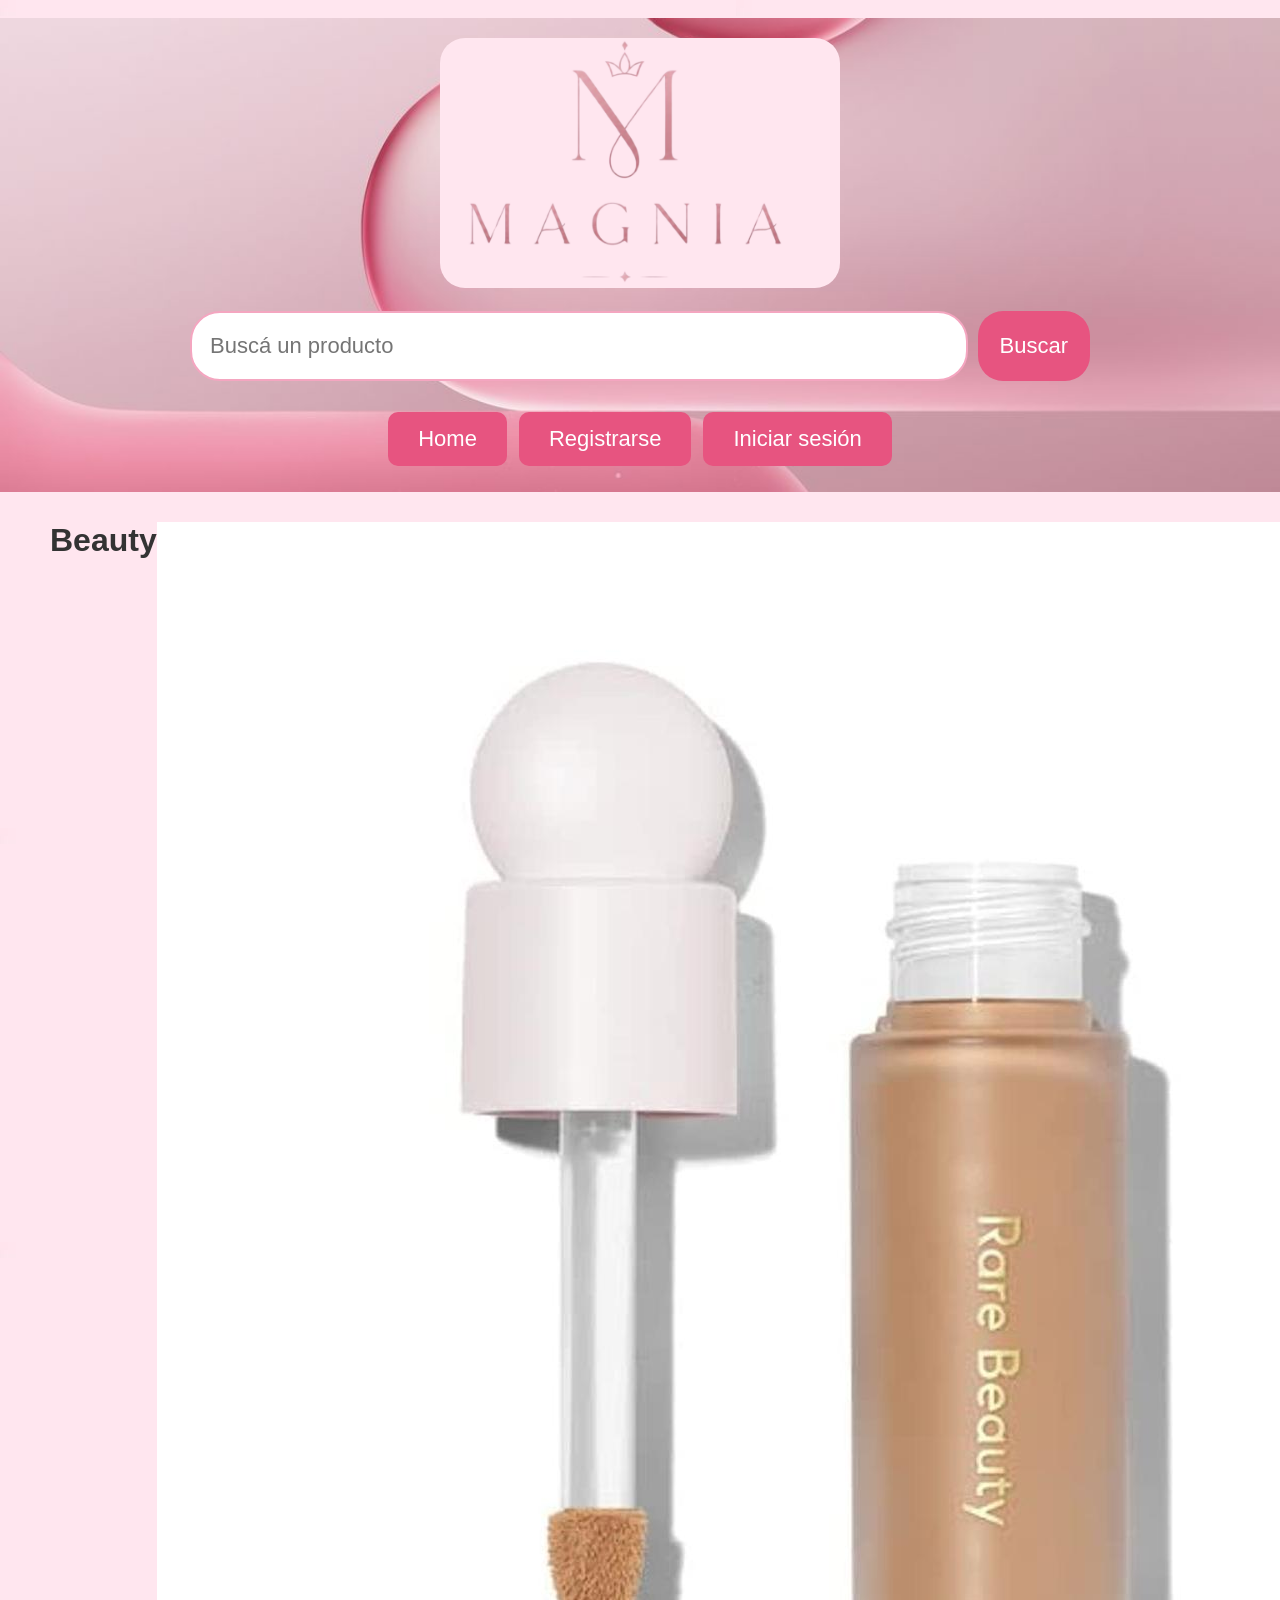
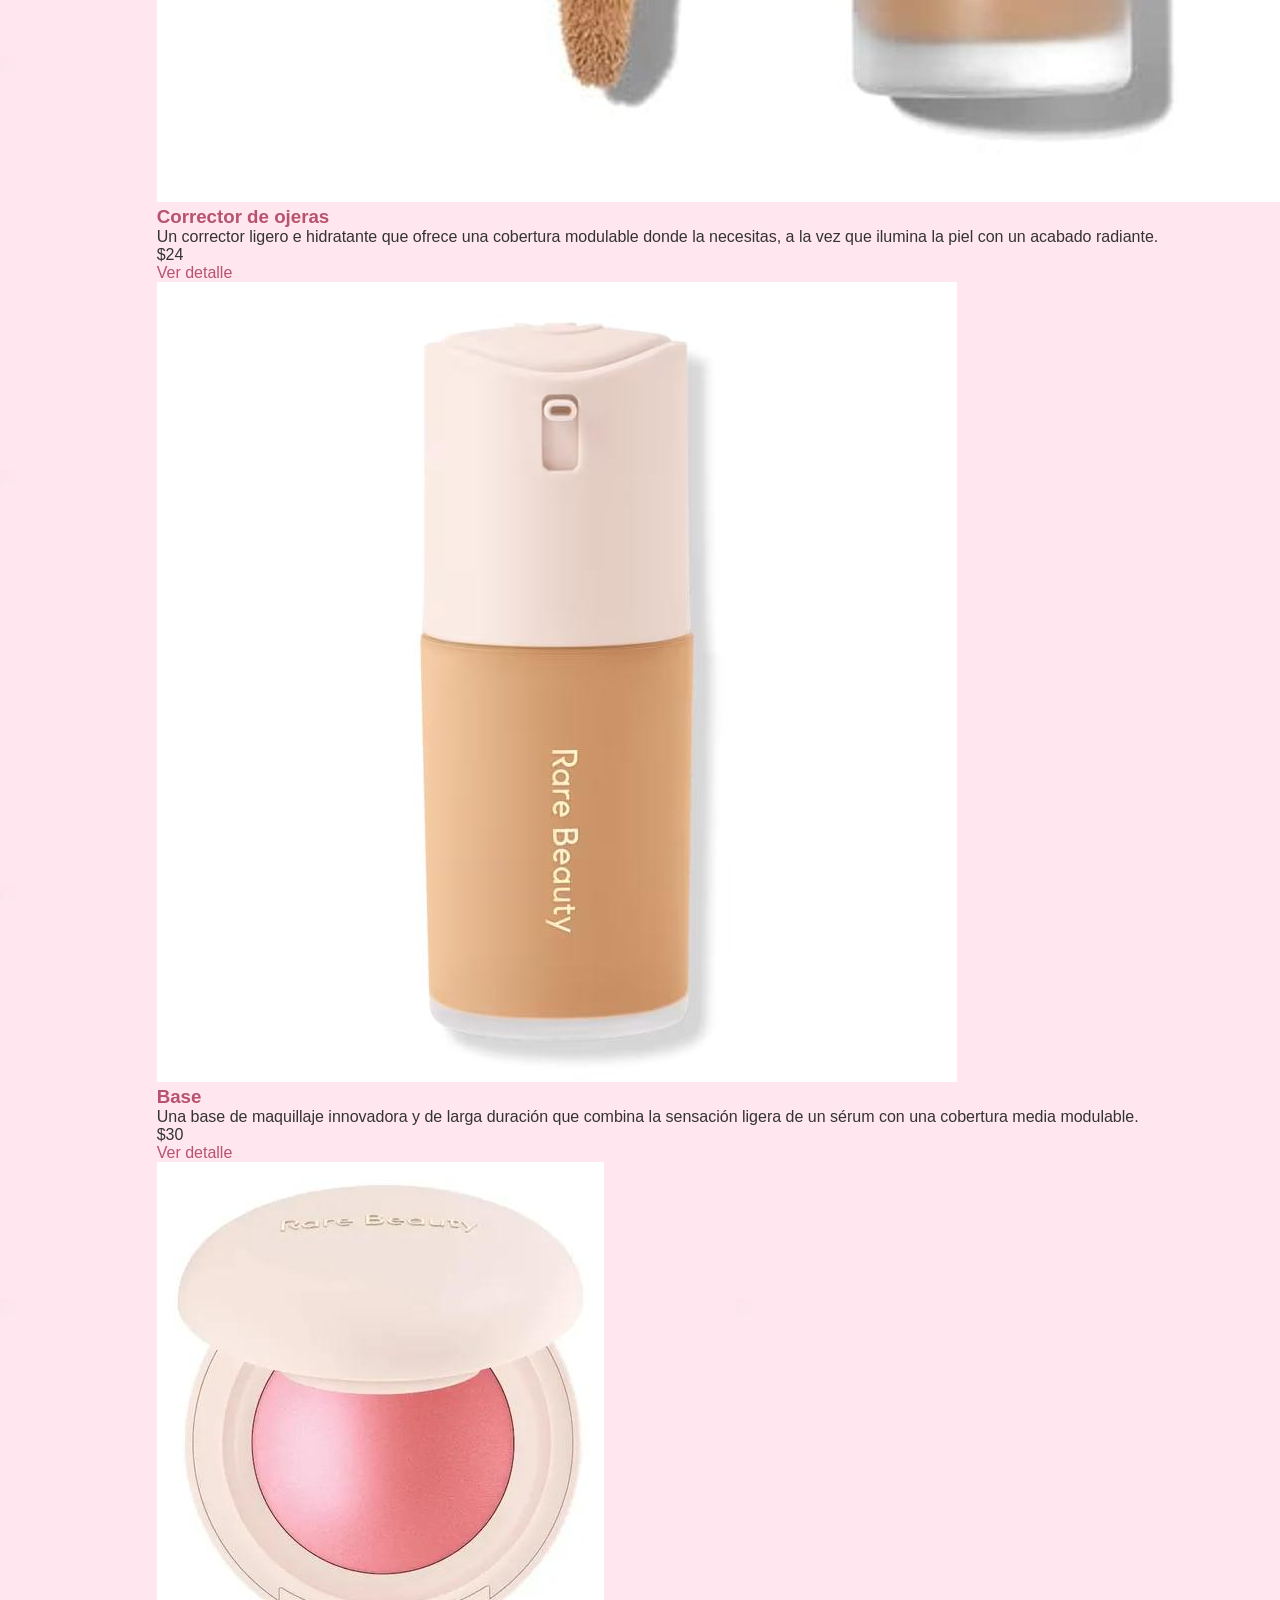
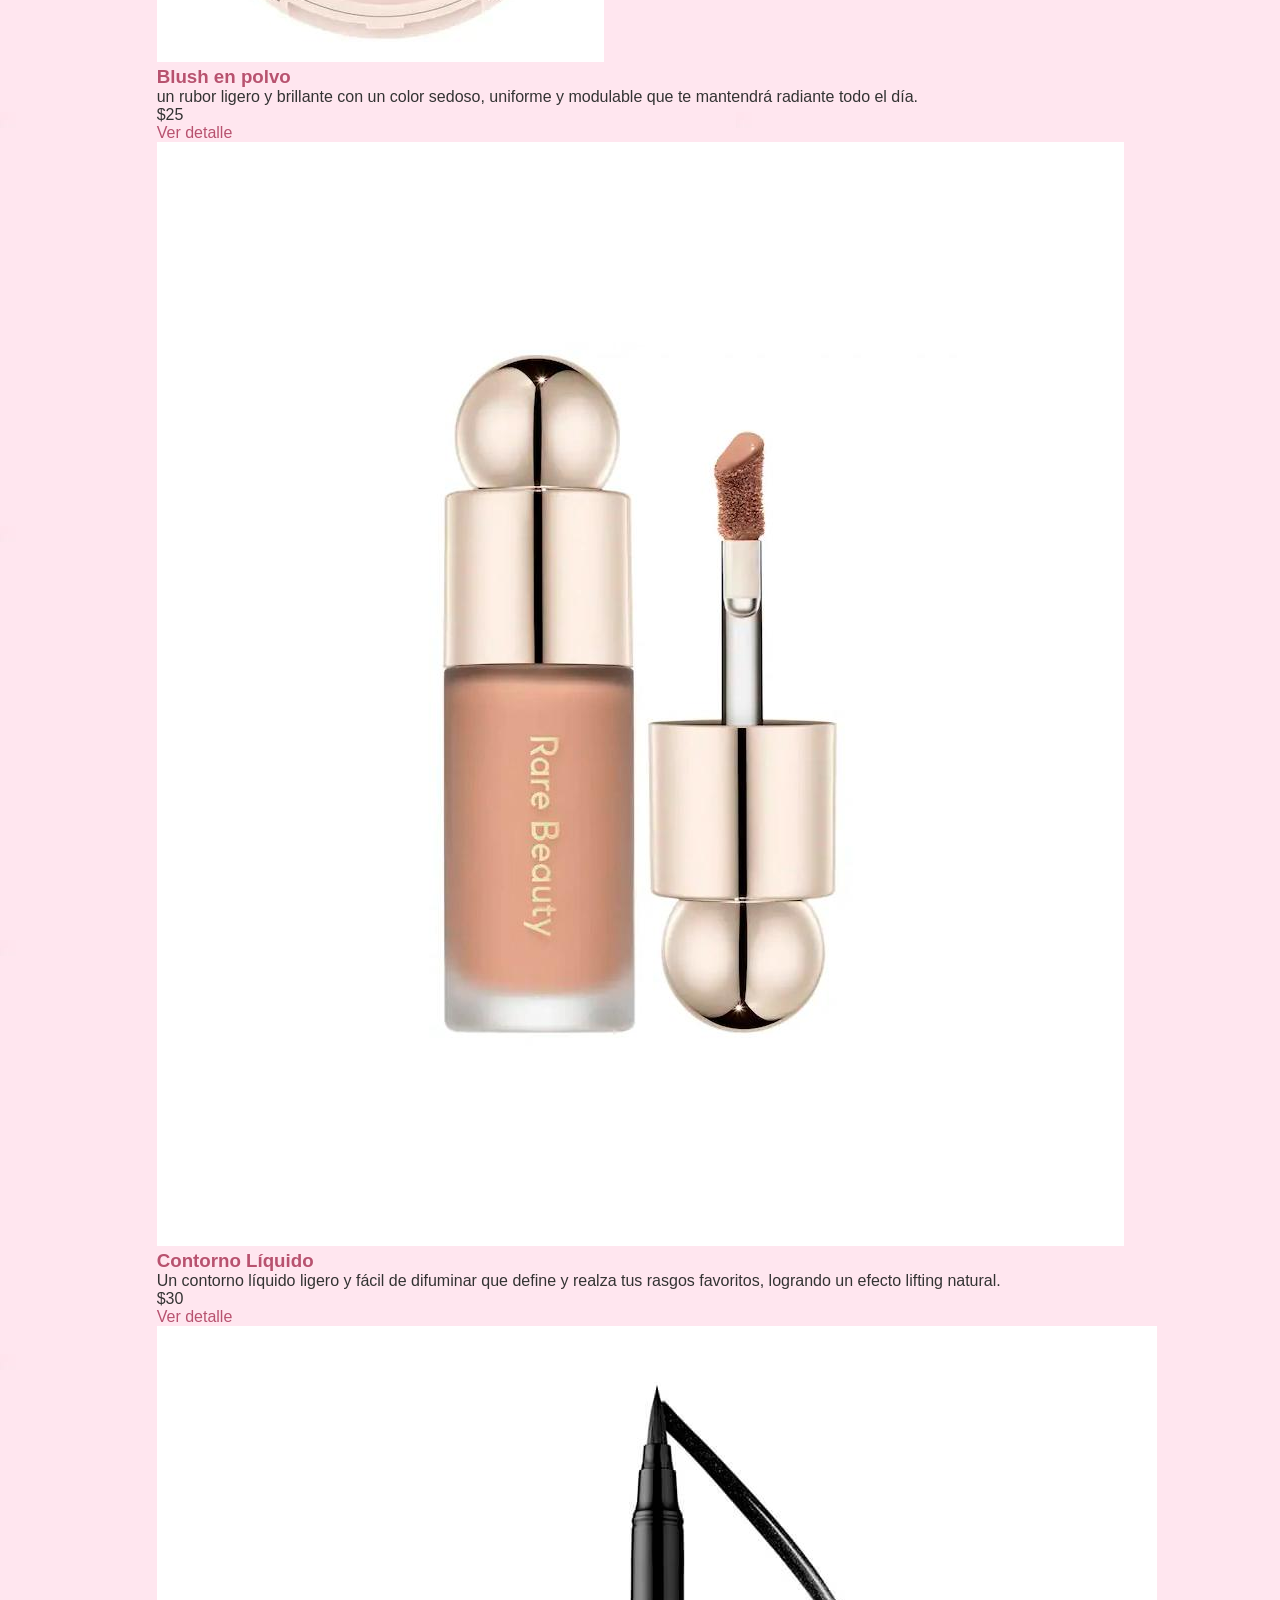
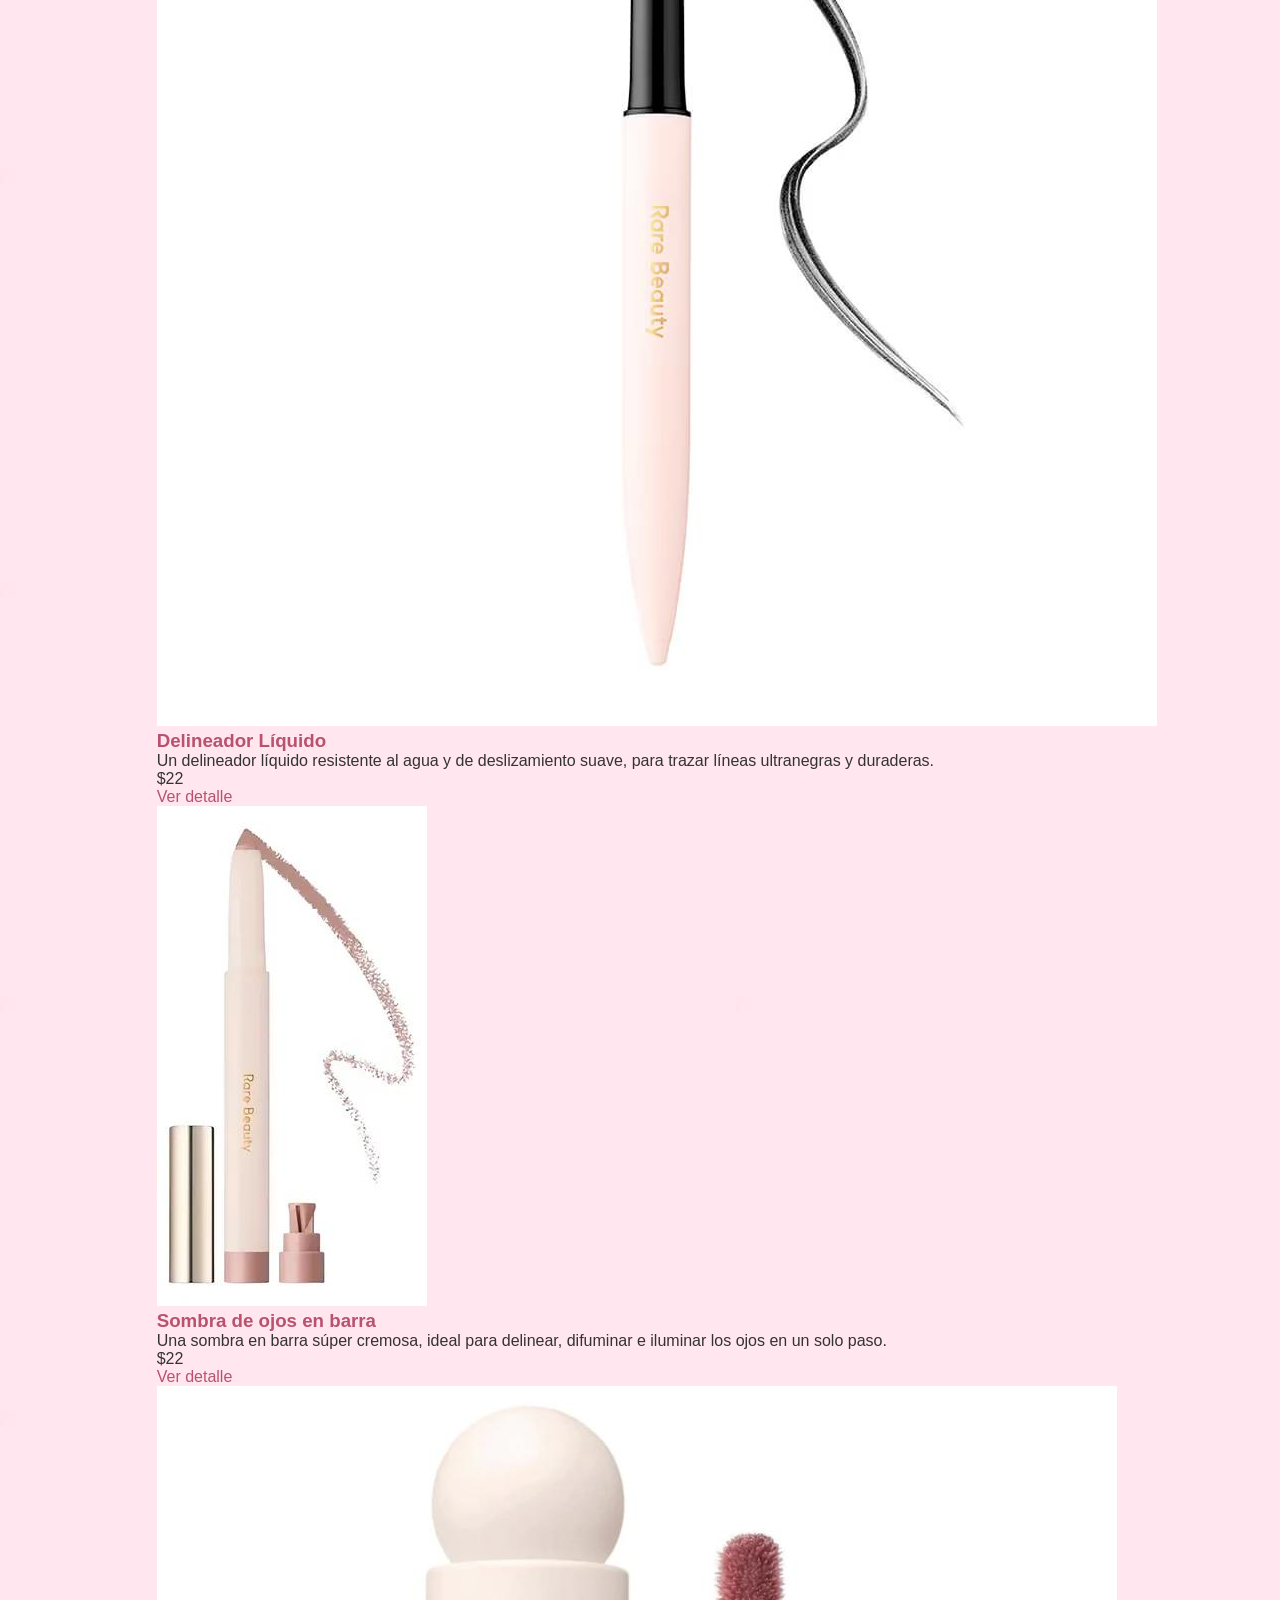
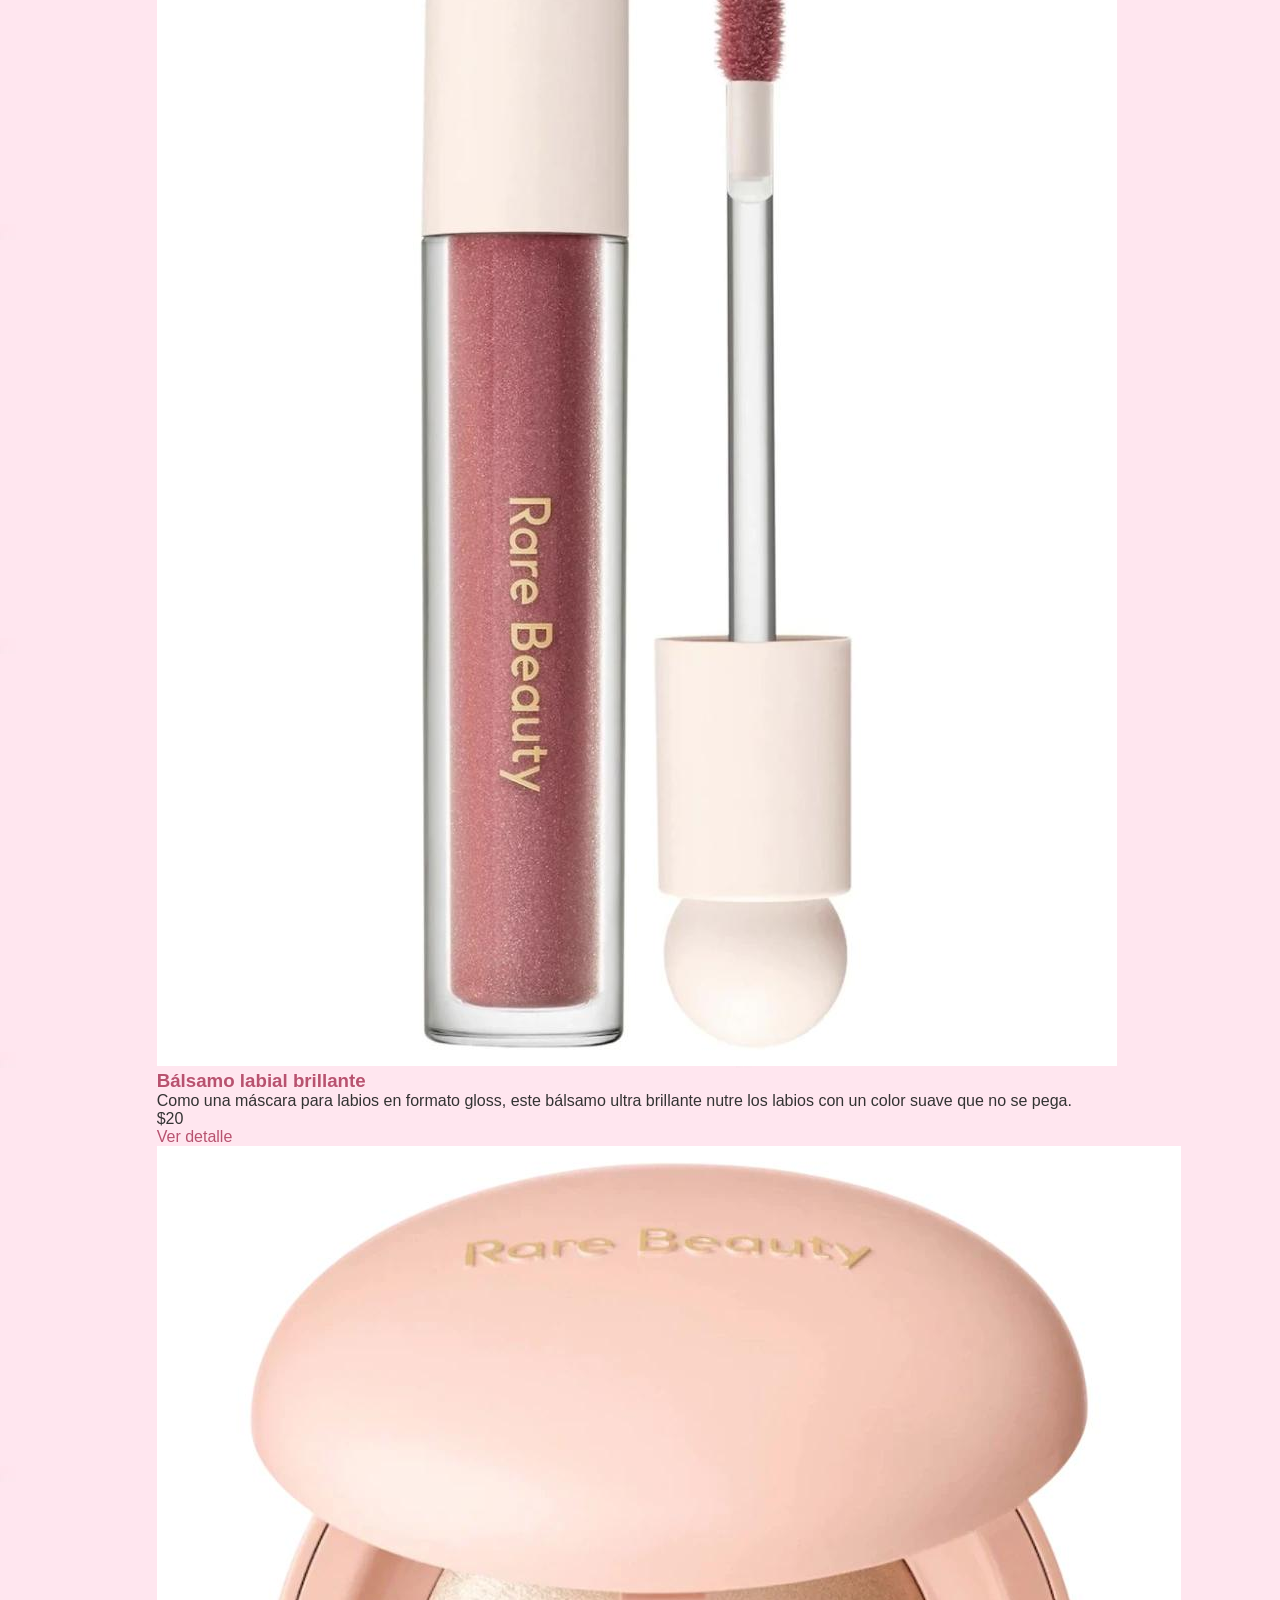
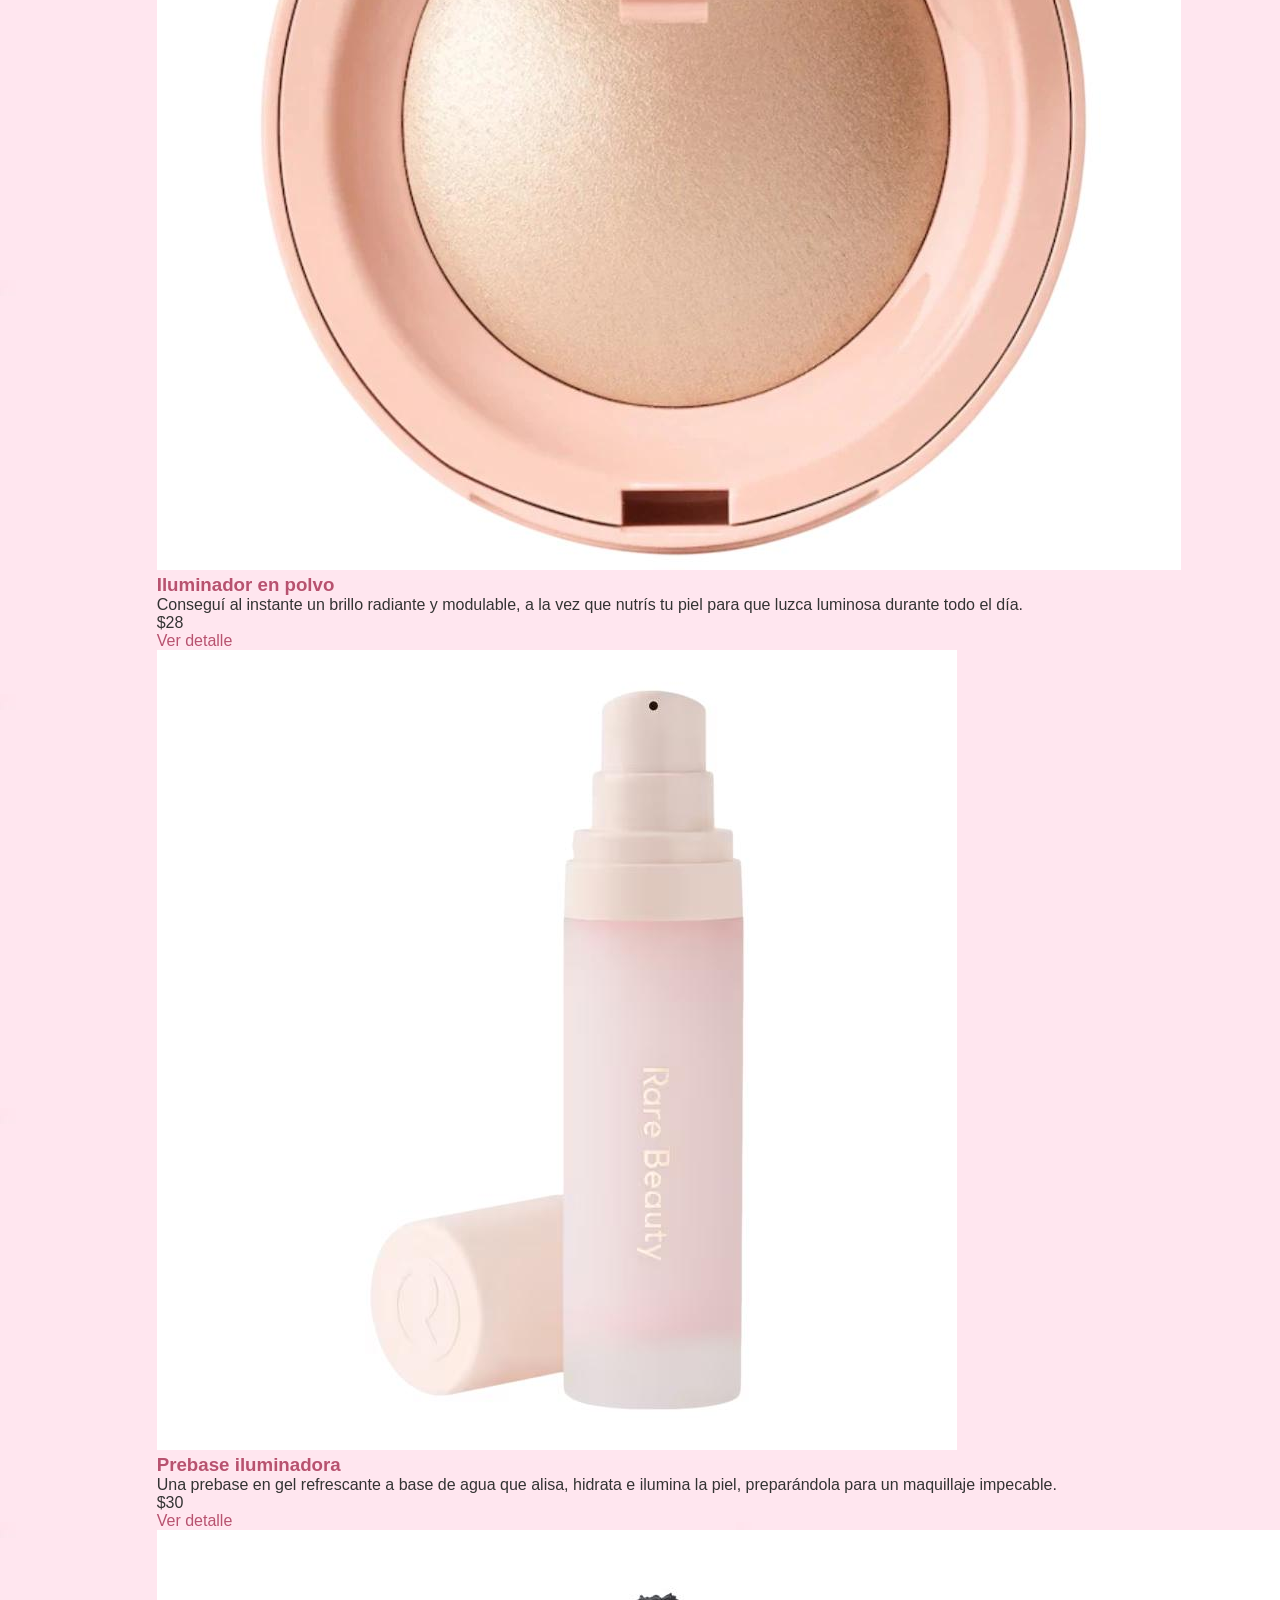
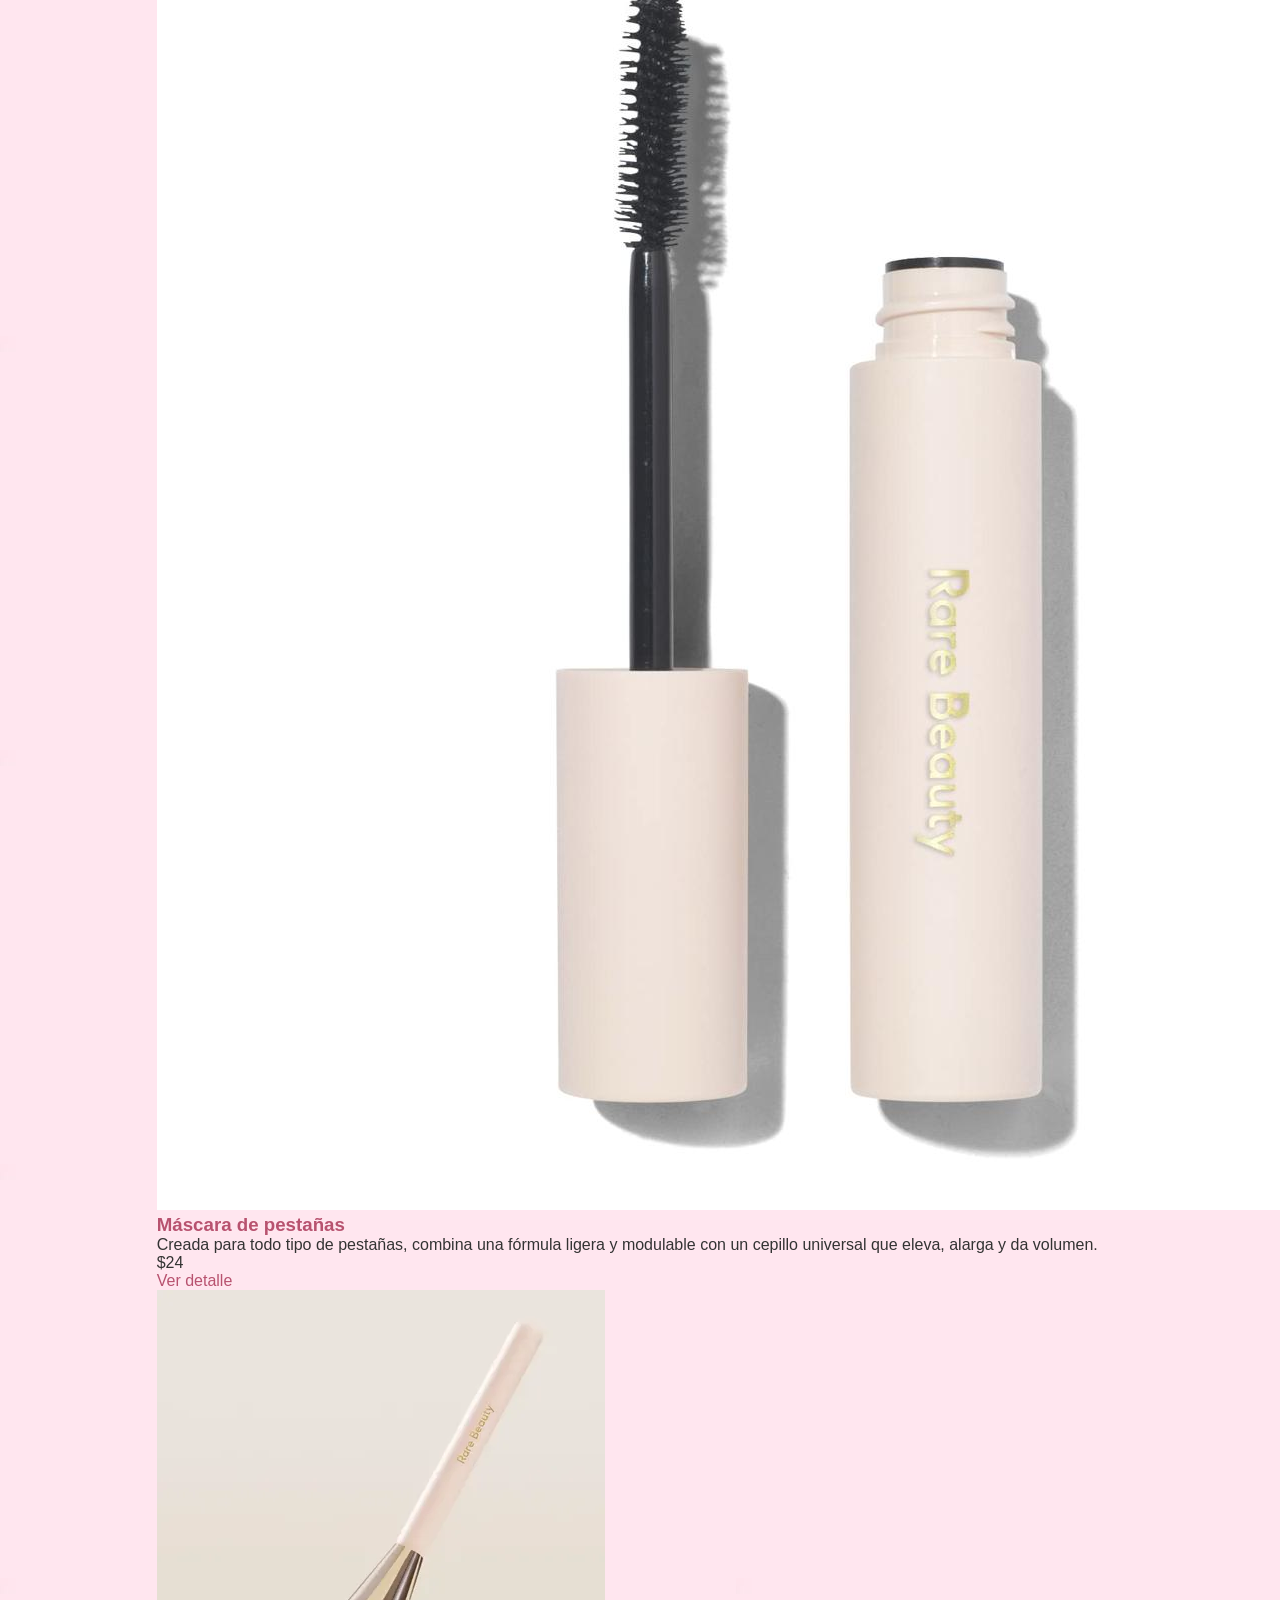
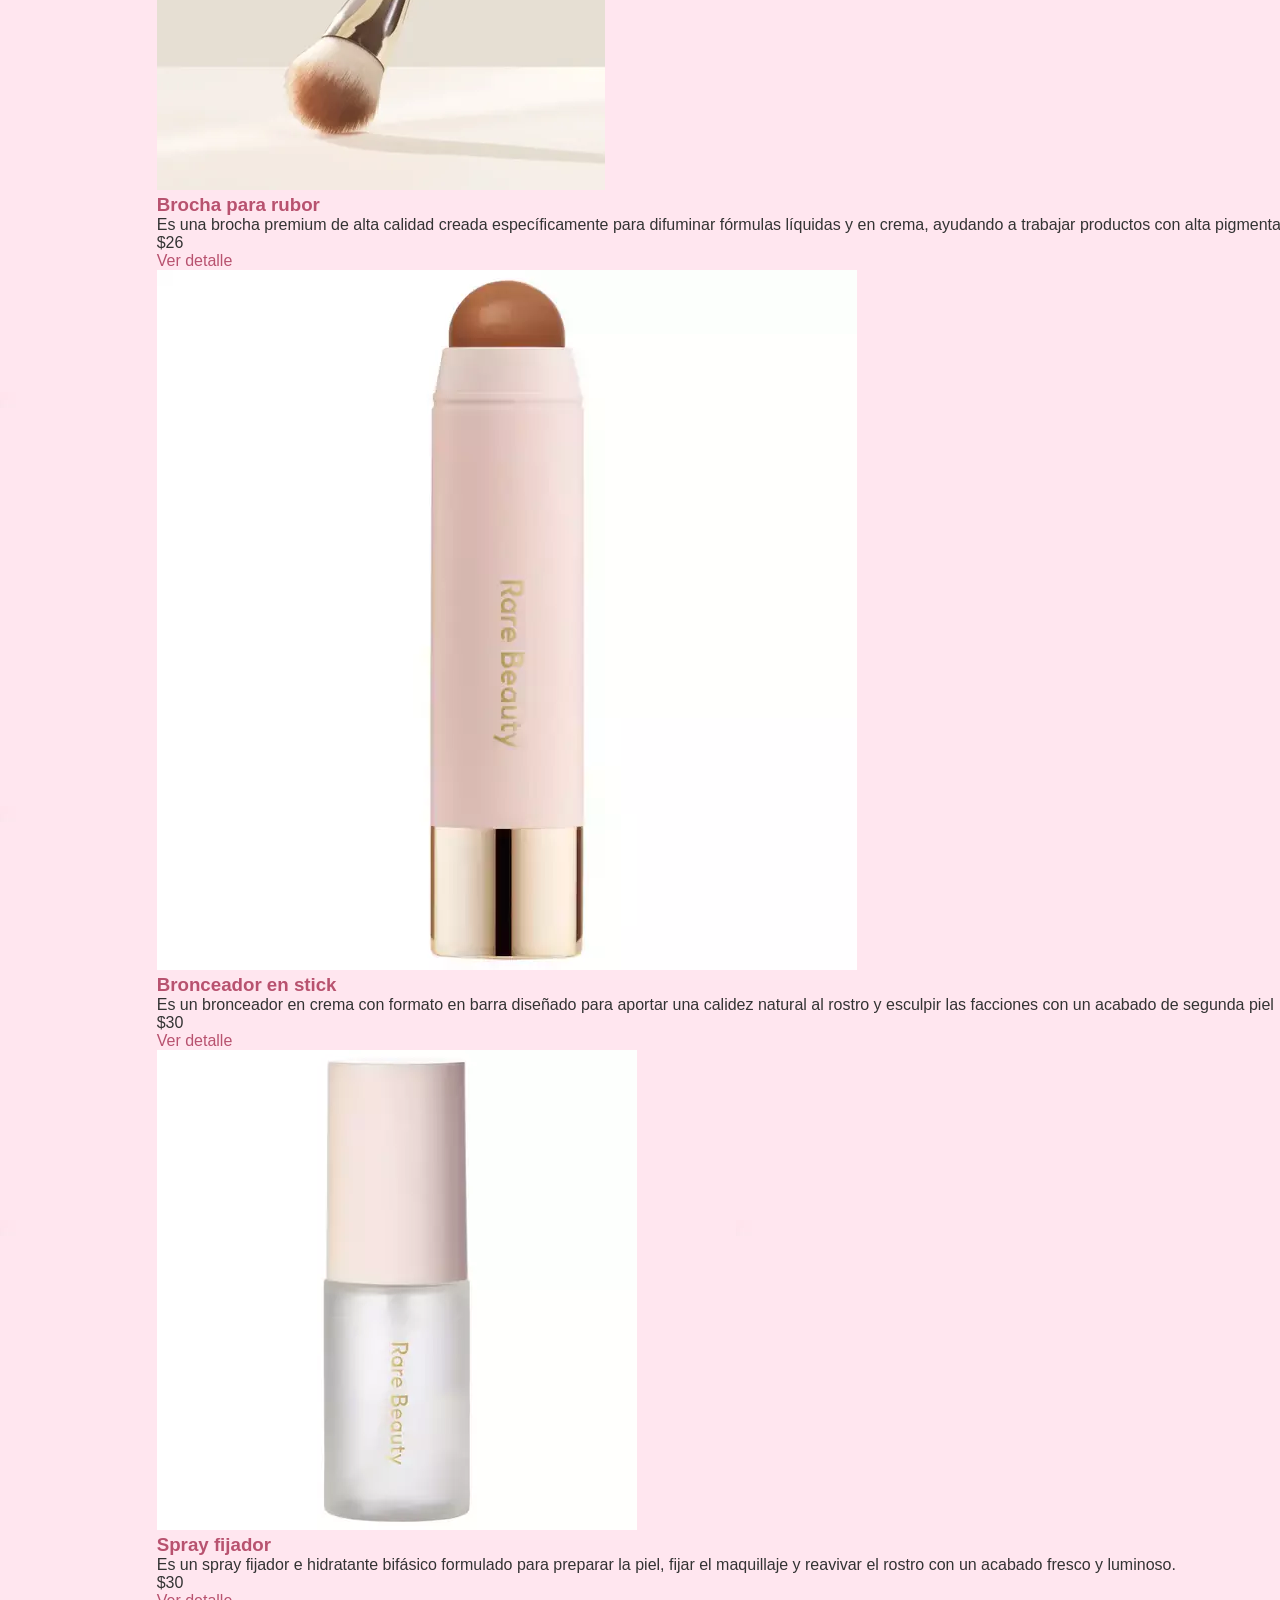
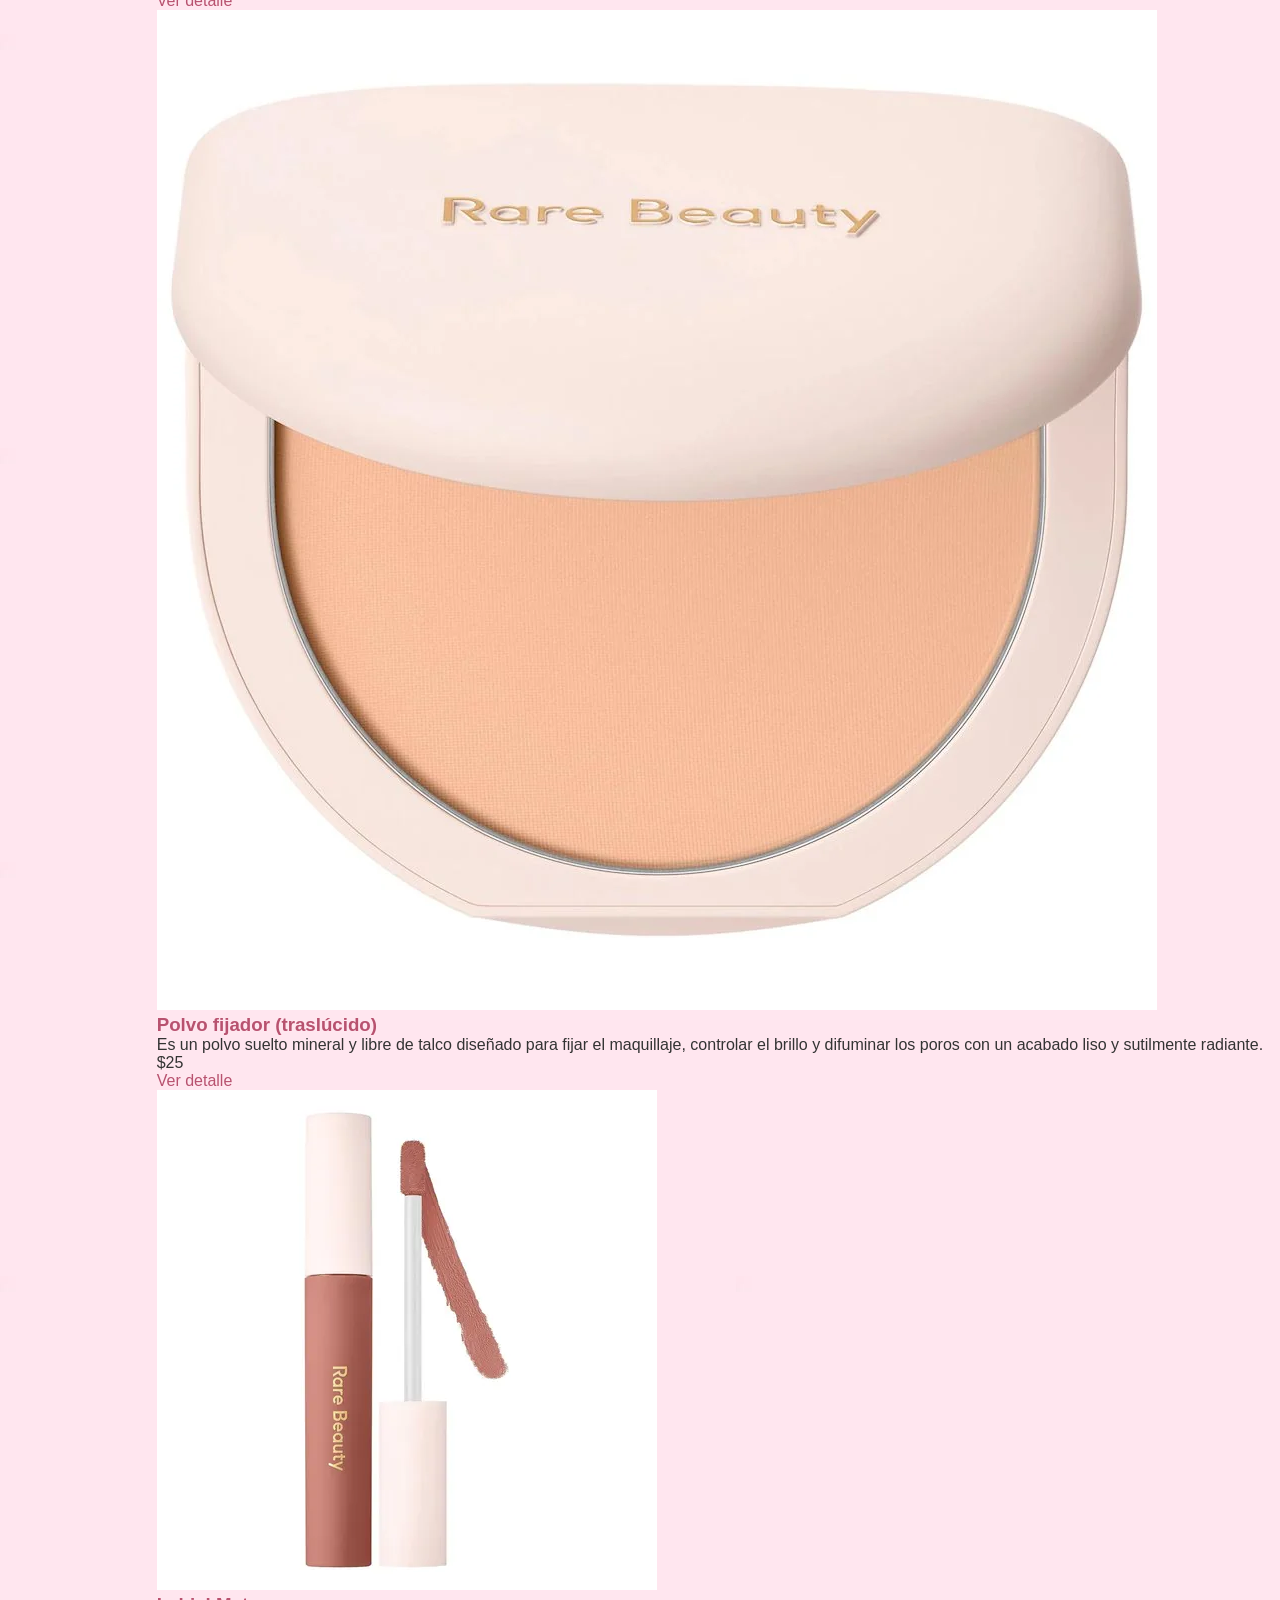
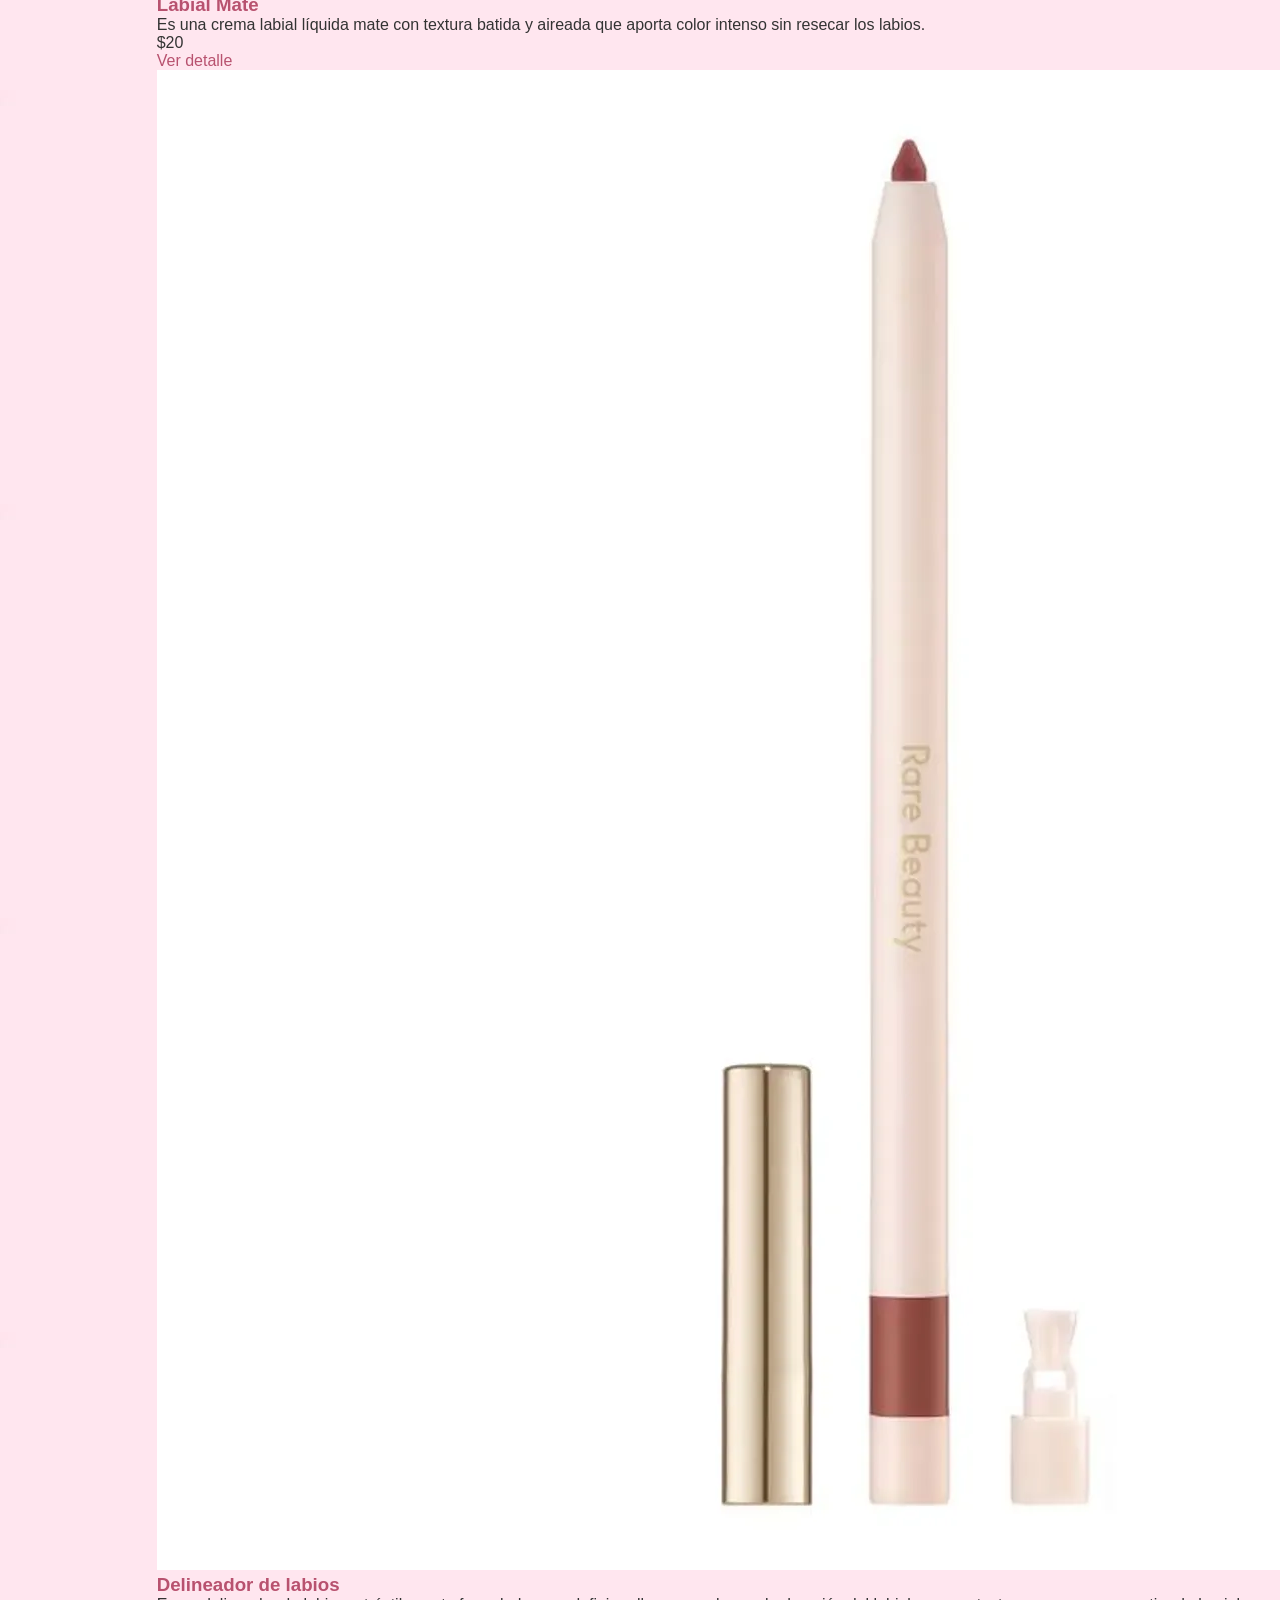
==== commit 52f30b08: "category" ====
--- a/category.html
+++ b/category.html
@@ -9,41 +9,174 @@
 </head>
 
 <body>
-    <header>
-        <div class="header-principal">
-            <a href="./index.html"><img src="./images/logomagnia2.png" alt="Logo Magnia"></a>
-            <form class="form-buscador" action="search-results.html" method="get">
-                <label class="buscador">
-                    <input class="barra" type="text" name="Buscar" placeholder="Buscá un producto">
-                </label>
-                <button type="submit">Buscar</button>
-            </form>
-            <div class="error-buscador"></div>
-            <nav class="nav-superior">
-                <ul>
-                  <li><a href="index.html">Home</a></li>
-                    <li><a href="register.html">Registrarse</a></li>
-                    <li><a href="login.html">Iniciar sesión</a></li>
-                </ul>
-            </nav>
-        </div>
-    </header>
-    <main>
-        <nav class="nav-categorias">
-            <ul></ul>
-        </nav>
-        <div>
-            <h1 class="title-main titulo-categoria"></h1>
-            <section class="products-section">
-                <div class="products-container lista-categoria"></div>
-            </section>
-        </div>
-    </main>
-
-    <footer>
-        <p>Sitio creado por Melina Piancatelli, Megan Morrison Fell y Felicitas Gligo.</p>
-    </footer>
-    <script src="./js/category.js"></script>
+    <header>
+        <div class="header-principal">
+            <a href="./index.html"><img src="./images/logomagnia2.png" alt="Logo Magnia"></a>
+            <form class="form-buscador" action="search-results.html" method="get">
+                <label class="buscador">
+                    <input class="barra" type="text" name="Buscar" placeholder="Buscá un producto">
+                </label>
+                <button type="submit">Buscar</button>
+            </form>
+            <div class="error-buscador"></div>
+            <nav class="nav-superior">
+                <ul>
+                    <li><a href="index.html">Home</a></li>
+                    <li class="item-registro"><a href="register.html">Registrarse</a></li>
+                    <li class="item-login"><a href="login.html">Iniciar sesión</a></li>
+                </ul>
+            </nav>
+        </div>
+    </header>
+   <main>
+        <h1>Beauty</h1>
+        <section class="productos-categoria">
+            <article>
+                <a href="./product.html"><img src="./images/corrector.jpeg" alt=""></a>
+                <h3><a href="./product.html">Corrector de ojeras</a></h3>
+                <p>Un corrector ligero e hidratante que ofrece una cobertura modulable donde la necesitas, a la vez que ilumina la piel con un acabado radiante.</p>
+                <p>$24</p>
+                <a href="./product.html">Ver detalle</a>
+            </article>
+            <article>
+                <a href="./product.html"><img src="./images/base.jpeg" alt=""></a>
+                <h3><a href="./product.html">Base</a></h3>
+                <p>Una base de maquillaje innovadora y de larga duración que combina la sensación ligera de un sérum con una cobertura media modulable.</p>
+                <p>$30</p>
+                <a href="./product.html">Ver detalle</a>
+            </article>
+            <article>
+                <a href="./product.html"><img src="./images/blush.jpeg" alt=""></a>
+                <h3><a href="./product.html">Blush en polvo</a></h3>
+                <p>un rubor ligero y brillante con un color sedoso, uniforme y modulable que te mantendrá radiante todo el día.</p>
+                <p>$25</p>
+                <a href="./product.html">Ver detalle</a>
+            </article>
+            <article>
+                <a href="./product.html"><img src="./images/contorno.jpeg" alt=""></a>
+                <h3><a href="./product.html">Contorno Líquido</a></h3>
+                <p>Un contorno líquido ligero y fácil de difuminar que define y realza tus rasgos favoritos, logrando un efecto lifting natural.</p>
+                <p>$30</p>
+                <a href="./product.html">Ver detalle</a>
+            </article>
+            <article>
+                <a href="./product.html"><img src="./images/delineador.jpeg" alt=""></a>
+                <h3><a href="./product.html">Delineador Líquido</a></h3>
+                <p>Un delineador líquido resistente al agua y de deslizamiento suave, para trazar líneas ultranegras y duraderas.</p>
+                <p>$22</p>
+                <a href="./product.html">Ver detalle</a>
+            </article>
+            <article>
+                <a href="./product.html"><img src="./images/eyeshadow.jpeg" alt=""></a>
+                <h3><a href="./product.html">Sombra de ojos en barra</a></h3>
+                <p>Una sombra en barra súper cremosa, ideal para delinear, difuminar e iluminar los ojos en un solo paso.</p>
+                <p>$22</p>
+                <a href="./product.html">Ver detalle</a>
+            </article>
+            <article>
+                <a href="./product.html"><img src="./images/gloss.jpeg" alt=""></a>
+                <h3><a href="./product.html">Bálsamo labial brillante</a></h3>
+                <p>Como una máscara para labios en formato gloss, este bálsamo ultra brillante nutre los labios con un color suave que no se pega.</p>
+                <p>$20</p>
+                <a href="./product.html">Ver detalle</a>
+            </article>
+            <article>
+                <a href="./product.html"><img src="./images/illuminador.jpeg" alt=""></a>
+                <h3><a href="./product.html">Iluminador en polvo</a></h3>
+                <p>Conseguí al instante un brillo radiante y modulable, a la vez que nutrís tu piel para que luzca luminosa durante todo el día.</p>
+                <p>$28</p>
+                <a href="./product.html">Ver detalle</a>
+            </article>
+            <article>
+                <a href="./product.html"><img src="./images/primer.jpg" alt=""></a>
+                <h3><a href="./product.html">Prebase iluminadora</a></h3>
+                <p>Una prebase en gel refrescante a base de agua que alisa, hidrata e ilumina la piel, preparándola para un maquillaje impecable.</p>
+                <p>$30</p>
+                <a href="./product.html">Ver detalle</a>
+            </article>
+            <article>
+                <a href="./product.html"><img src="./images/rimmel.jpeg" alt=""></a>
+                <h3><a href="./product.html">Máscara de pestañas</a></h3>
+                <p>Creada para todo tipo de pestañas, combina una fórmula ligera y modulable con un cepillo universal que eleva, alarga y da volumen.</p>
+                <p>$24</p>
+                <a href="./product.html">Ver detalle</a>
+            </article>
+            <article>
+                <a href="./product.html"><img src="./images/brocharubor.webp" alt=""></a>
+                <h3><a href="./product.html">Brocha para rubor</a></h3>
+                <p>Es una brocha premium de alta calidad creada específicamente para difuminar fórmulas líquidas y en crema, ayudando a trabajar productos con alta pigmentación sin dejar líneas marcadas.</p>
+                <p>$26</p>
+                <a href="./product.html">Ver detalle</a>
+            </article>
+            <article>
+                <a href="./product.html"><img src="./images/bronceadorenstick.webp" alt=""></a>
+                <h3><a href="./product.html">Bronceador en stick</a></h3>
+                <p>Es un bronceador en crema con formato en barra diseñado para aportar una calidez natural al rostro y esculpir las facciones con un acabado de segunda piel</p>
+                <p>$30</p>
+                <a href="./product.html">Ver detalle</a>
+            </article>
+            <article>
+                <a href="./product.html"><img src="./images/sprayfijador.webp" alt=""></a>
+                <h3><a href="./product.html">Spray fijador</a></h3>
+                <p>Es un spray fijador e hidratante bifásico formulado para preparar la piel, fijar el maquillaje y reavivar el rostro con un acabado fresco y luminoso.</p>
+                <p>$30</p>
+                <a href="">Ver detalle</a>
+            </article>
+            <article>
+                <a href="./product.html"><img src="./images/polvofijadortraslucido.webp" alt=""></a>
+                <h3><a href="./product.html">Polvo fijador (traslúcido)</a></h3>
+                <p>Es un polvo suelto mineral y libre de talco diseñado para fijar el maquillaje, controlar el brillo y difuminar los poros con un acabado liso y sutilmente radiante.</p>
+                <p>$25</p>
+                <a href="./product.html">Ver detalle</a>
+            </article>
+            <article>
+                <a href="./product.html"><img src="./images/labialmate.webp" alt=""></a>
+                <h3><a href="./product.html">Labial Mate</a></h3>
+                <p>Es una crema labial líquida mate con textura batida y aireada que aporta color intenso sin resecar los labios.</p>
+                <p>$20</p>
+                <a href="./product.html">Ver detalle</a>
+            </article>
+            <article>
+                <a href="./product.html"><img src="./images/delineadorlabios.webp" alt=""></a>
+                <h3><a href="./product.html">Delineador de labios</a></h3>
+                <p>Es un delineador de labios retráctil y mate formulado para definir, rellenar y prolongar la duración del labial con una textura cremosa que no tira de la piel.</p>
+                <p>$18</p>
+                <a href="./product.html">Ver detalle</a>
+            </article>
+            <article>
+                <a href="./product.html"><img src="./images/lapizcejas.jpeg" alt=""></a>
+                <h3><a href="./product.html">Lapiz de cejas</a></h3>
+                <p>Es un lápiz retráctil ultra preciso con una punta rectangular en ángulo fino diseñado para imitar la forma de los vellos naturales.</p>
+                <p>$19</p>
+                <a href="./product.html">Ver detalle</a>
+            </article>
+            <article>
+                <a href="./product.html"><img src="./images/paletdadesombradeojos.avif" alt=""></a>
+                <h3><a href="./product.html">Paleta de sombra de ojos</a></h3>
+                <p>Es un cuarteto de sombras compacto con una distribución única en forma de abanico que reúne 8 tonos ultrapigmentados</p>
+                <p>$29</p>
+                <a href="./product.html">Ver detalle</a>
+            </article>
+            <article>
+                <a href="./product.html"><img src="./images/ruborenpolvo.webp" alt=""></a>
+                <h3><a href="./product.html">Rubor en Polvo</a></h3>
+                <p>Es un rubor en polvo híbrido ultraligero que combina la pigmentación del clásico rubor líquido con la luminosidad del iluminador de la marca</p>
+                <p>$27</p>
+                <a href="./product.html">Ver detalle</a>
+            </article>
+            <article>
+                <a href="./product.html"><img src="./images/illuminador.jpeg" alt=""></a>
+                <h3><a href="./product.html">Iluminador en polvo</a></h3>
+                <p>Conseguí al instante un brillo radiante y modulable, a la vez que nutrís tu piel para que luzca luminosa durante todo el día.</p>
+                <p>$28</p>
+                <a href="./product.html">Ver detalle</a>
+            </article>
+        </section>
+    </main>
+    <footer> 
+        <p>Sitio creado por Melina Piancatelli, Megan Morrison Fell y Felicitas Gligo.</p>
+    </footer>   
+    <script src="./js/category.js"></script>
 </body>
 
 </html>
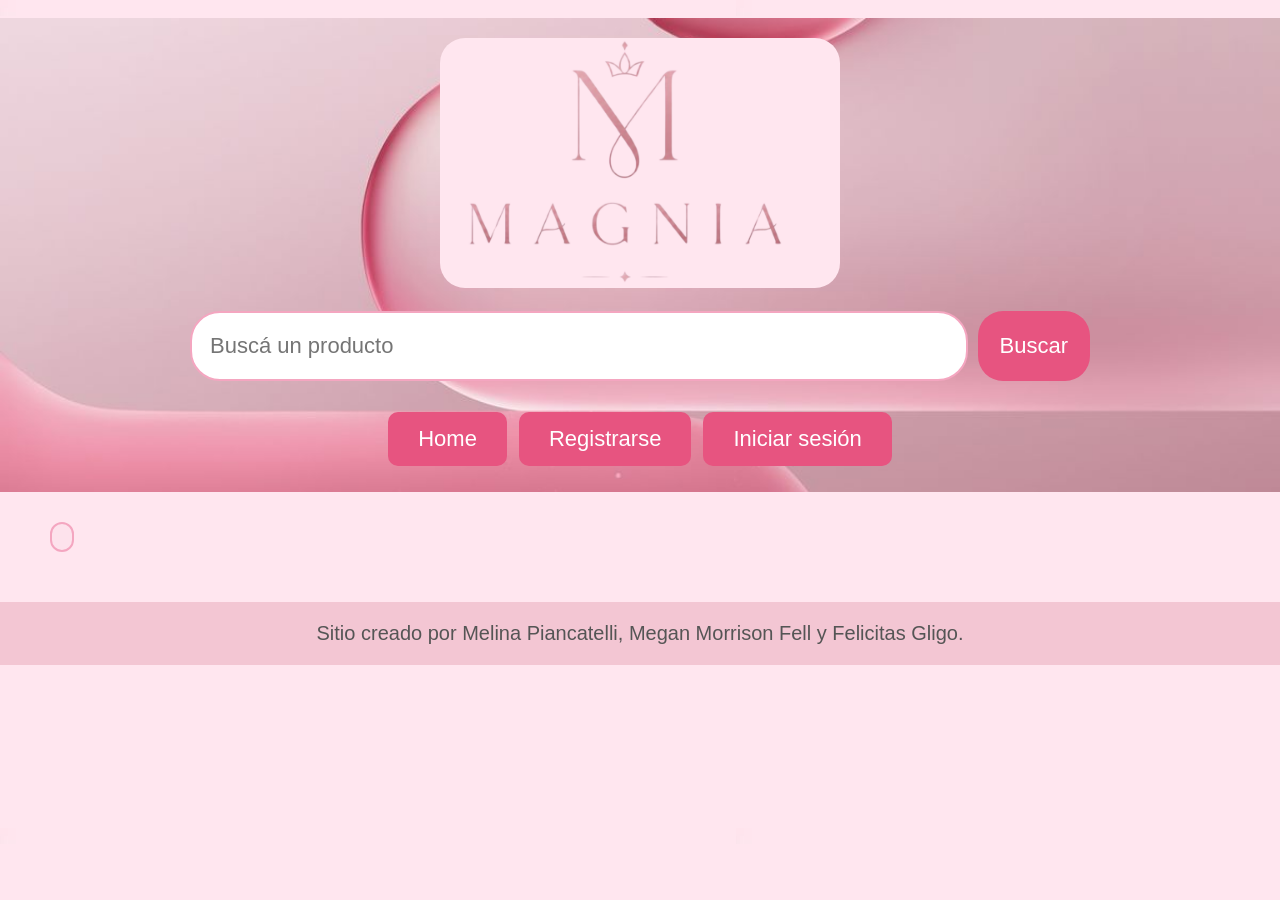
==== commit 6849f7b8: "cambie cosas" ====
--- a/category.html
+++ b/category.html
@@ -29,149 +29,13 @@
         </div>
     </header>
    <main>
-        <h1>Beauty</h1>
-        <section class="productos-categoria">
-            <article>
-                <a href="./product.html"><img src="./images/corrector.jpeg" alt=""></a>
-                <h3><a href="./product.html">Corrector de ojeras</a></h3>
-                <p>Un corrector ligero e hidratante que ofrece una cobertura modulable donde la necesitas, a la vez que ilumina la piel con un acabado radiante.</p>
-                <p>$24</p>
-                <a href="./product.html">Ver detalle</a>
-            </article>
-            <article>
-                <a href="./product.html"><img src="./images/base.jpeg" alt=""></a>
-                <h3><a href="./product.html">Base</a></h3>
-                <p>Una base de maquillaje innovadora y de larga duración que combina la sensación ligera de un sérum con una cobertura media modulable.</p>
-                <p>$30</p>
-                <a href="./product.html">Ver detalle</a>
-            </article>
-            <article>
-                <a href="./product.html"><img src="./images/blush.jpeg" alt=""></a>
-                <h3><a href="./product.html">Blush en polvo</a></h3>
-                <p>un rubor ligero y brillante con un color sedoso, uniforme y modulable que te mantendrá radiante todo el día.</p>
-                <p>$25</p>
-                <a href="./product.html">Ver detalle</a>
-            </article>
-            <article>
-                <a href="./product.html"><img src="./images/contorno.jpeg" alt=""></a>
-                <h3><a href="./product.html">Contorno Líquido</a></h3>
-                <p>Un contorno líquido ligero y fácil de difuminar que define y realza tus rasgos favoritos, logrando un efecto lifting natural.</p>
-                <p>$30</p>
-                <a href="./product.html">Ver detalle</a>
-            </article>
-            <article>
-                <a href="./product.html"><img src="./images/delineador.jpeg" alt=""></a>
-                <h3><a href="./product.html">Delineador Líquido</a></h3>
-                <p>Un delineador líquido resistente al agua y de deslizamiento suave, para trazar líneas ultranegras y duraderas.</p>
-                <p>$22</p>
-                <a href="./product.html">Ver detalle</a>
-            </article>
-            <article>
-                <a href="./product.html"><img src="./images/eyeshadow.jpeg" alt=""></a>
-                <h3><a href="./product.html">Sombra de ojos en barra</a></h3>
-                <p>Una sombra en barra súper cremosa, ideal para delinear, difuminar e iluminar los ojos en un solo paso.</p>
-                <p>$22</p>
-                <a href="./product.html">Ver detalle</a>
-            </article>
-            <article>
-                <a href="./product.html"><img src="./images/gloss.jpeg" alt=""></a>
-                <h3><a href="./product.html">Bálsamo labial brillante</a></h3>
-                <p>Como una máscara para labios en formato gloss, este bálsamo ultra brillante nutre los labios con un color suave que no se pega.</p>
-                <p>$20</p>
-                <a href="./product.html">Ver detalle</a>
-            </article>
-            <article>
-                <a href="./product.html"><img src="./images/illuminador.jpeg" alt=""></a>
-                <h3><a href="./product.html">Iluminador en polvo</a></h3>
-                <p>Conseguí al instante un brillo radiante y modulable, a la vez que nutrís tu piel para que luzca luminosa durante todo el día.</p>
-                <p>$28</p>
-                <a href="./product.html">Ver detalle</a>
-            </article>
-            <article>
-                <a href="./product.html"><img src="./images/primer.jpg" alt=""></a>
-                <h3><a href="./product.html">Prebase iluminadora</a></h3>
-                <p>Una prebase en gel refrescante a base de agua que alisa, hidrata e ilumina la piel, preparándola para un maquillaje impecable.</p>
-                <p>$30</p>
-                <a href="./product.html">Ver detalle</a>
-            </article>
-            <article>
-                <a href="./product.html"><img src="./images/rimmel.jpeg" alt=""></a>
-                <h3><a href="./product.html">Máscara de pestañas</a></h3>
-                <p>Creada para todo tipo de pestañas, combina una fórmula ligera y modulable con un cepillo universal que eleva, alarga y da volumen.</p>
-                <p>$24</p>
-                <a href="./product.html">Ver detalle</a>
-            </article>
-            <article>
-                <a href="./product.html"><img src="./images/brocharubor.webp" alt=""></a>
-                <h3><a href="./product.html">Brocha para rubor</a></h3>
-                <p>Es una brocha premium de alta calidad creada específicamente para difuminar fórmulas líquidas y en crema, ayudando a trabajar productos con alta pigmentación sin dejar líneas marcadas.</p>
-                <p>$26</p>
-                <a href="./product.html">Ver detalle</a>
-            </article>
-            <article>
-                <a href="./product.html"><img src="./images/bronceadorenstick.webp" alt=""></a>
-                <h3><a href="./product.html">Bronceador en stick</a></h3>
-                <p>Es un bronceador en crema con formato en barra diseñado para aportar una calidez natural al rostro y esculpir las facciones con un acabado de segunda piel</p>
-                <p>$30</p>
-                <a href="./product.html">Ver detalle</a>
-            </article>
-            <article>
-                <a href="./product.html"><img src="./images/sprayfijador.webp" alt=""></a>
-                <h3><a href="./product.html">Spray fijador</a></h3>
-                <p>Es un spray fijador e hidratante bifásico formulado para preparar la piel, fijar el maquillaje y reavivar el rostro con un acabado fresco y luminoso.</p>
-                <p>$30</p>
-                <a href="">Ver detalle</a>
-            </article>
-            <article>
-                <a href="./product.html"><img src="./images/polvofijadortraslucido.webp" alt=""></a>
-                <h3><a href="./product.html">Polvo fijador (traslúcido)</a></h3>
-                <p>Es un polvo suelto mineral y libre de talco diseñado para fijar el maquillaje, controlar el brillo y difuminar los poros con un acabado liso y sutilmente radiante.</p>
-                <p>$25</p>
-                <a href="./product.html">Ver detalle</a>
-            </article>
-            <article>
-                <a href="./product.html"><img src="./images/labialmate.webp" alt=""></a>
-                <h3><a href="./product.html">Labial Mate</a></h3>
-                <p>Es una crema labial líquida mate con textura batida y aireada que aporta color intenso sin resecar los labios.</p>
-                <p>$20</p>
-                <a href="./product.html">Ver detalle</a>
-            </article>
-            <article>
-                <a href="./product.html"><img src="./images/delineadorlabios.webp" alt=""></a>
-                <h3><a href="./product.html">Delineador de labios</a></h3>
-                <p>Es un delineador de labios retráctil y mate formulado para definir, rellenar y prolongar la duración del labial con una textura cremosa que no tira de la piel.</p>
-                <p>$18</p>
-                <a href="./product.html">Ver detalle</a>
-            </article>
-            <article>
-                <a href="./product.html"><img src="./images/lapizcejas.jpeg" alt=""></a>
-                <h3><a href="./product.html">Lapiz de cejas</a></h3>
-                <p>Es un lápiz retráctil ultra preciso con una punta rectangular en ángulo fino diseñado para imitar la forma de los vellos naturales.</p>
-                <p>$19</p>
-                <a href="./product.html">Ver detalle</a>
-            </article>
-            <article>
-                <a href="./product.html"><img src="./images/paletdadesombradeojos.avif" alt=""></a>
-                <h3><a href="./product.html">Paleta de sombra de ojos</a></h3>
-                <p>Es un cuarteto de sombras compacto con una distribución única en forma de abanico que reúne 8 tonos ultrapigmentados</p>
-                <p>$29</p>
-                <a href="./product.html">Ver detalle</a>
-            </article>
-            <article>
-                <a href="./product.html"><img src="./images/ruborenpolvo.webp" alt=""></a>
-                <h3><a href="./product.html">Rubor en Polvo</a></h3>
-                <p>Es un rubor en polvo híbrido ultraligero que combina la pigmentación del clásico rubor líquido con la luminosidad del iluminador de la marca</p>
-                <p>$27</p>
-                <a href="./product.html">Ver detalle</a>
-            </article>
-            <article>
-                <a href="./product.html"><img src="./images/illuminador.jpeg" alt=""></a>
-                <h3><a href="./product.html">Iluminador en polvo</a></h3>
-                <p>Conseguí al instante un brillo radiante y modulable, a la vez que nutrís tu piel para que luzca luminosa durante todo el día.</p>
-                <p>$28</p>
-                <a href="./product.html">Ver detalle</a>
-            </article>
-        </section>
+    <nav class="nav-categorias">
+        <ul></ul>
+    </nav>
+        <div>
+            <h1 class="title-main"></h1>
+            <section class="productos-categoria products-container"></section>
+        </div>
     </main>
     <footer> 
         <p>Sitio creado por Melina Piancatelli, Megan Morrison Fell y Felicitas Gligo.</p>
